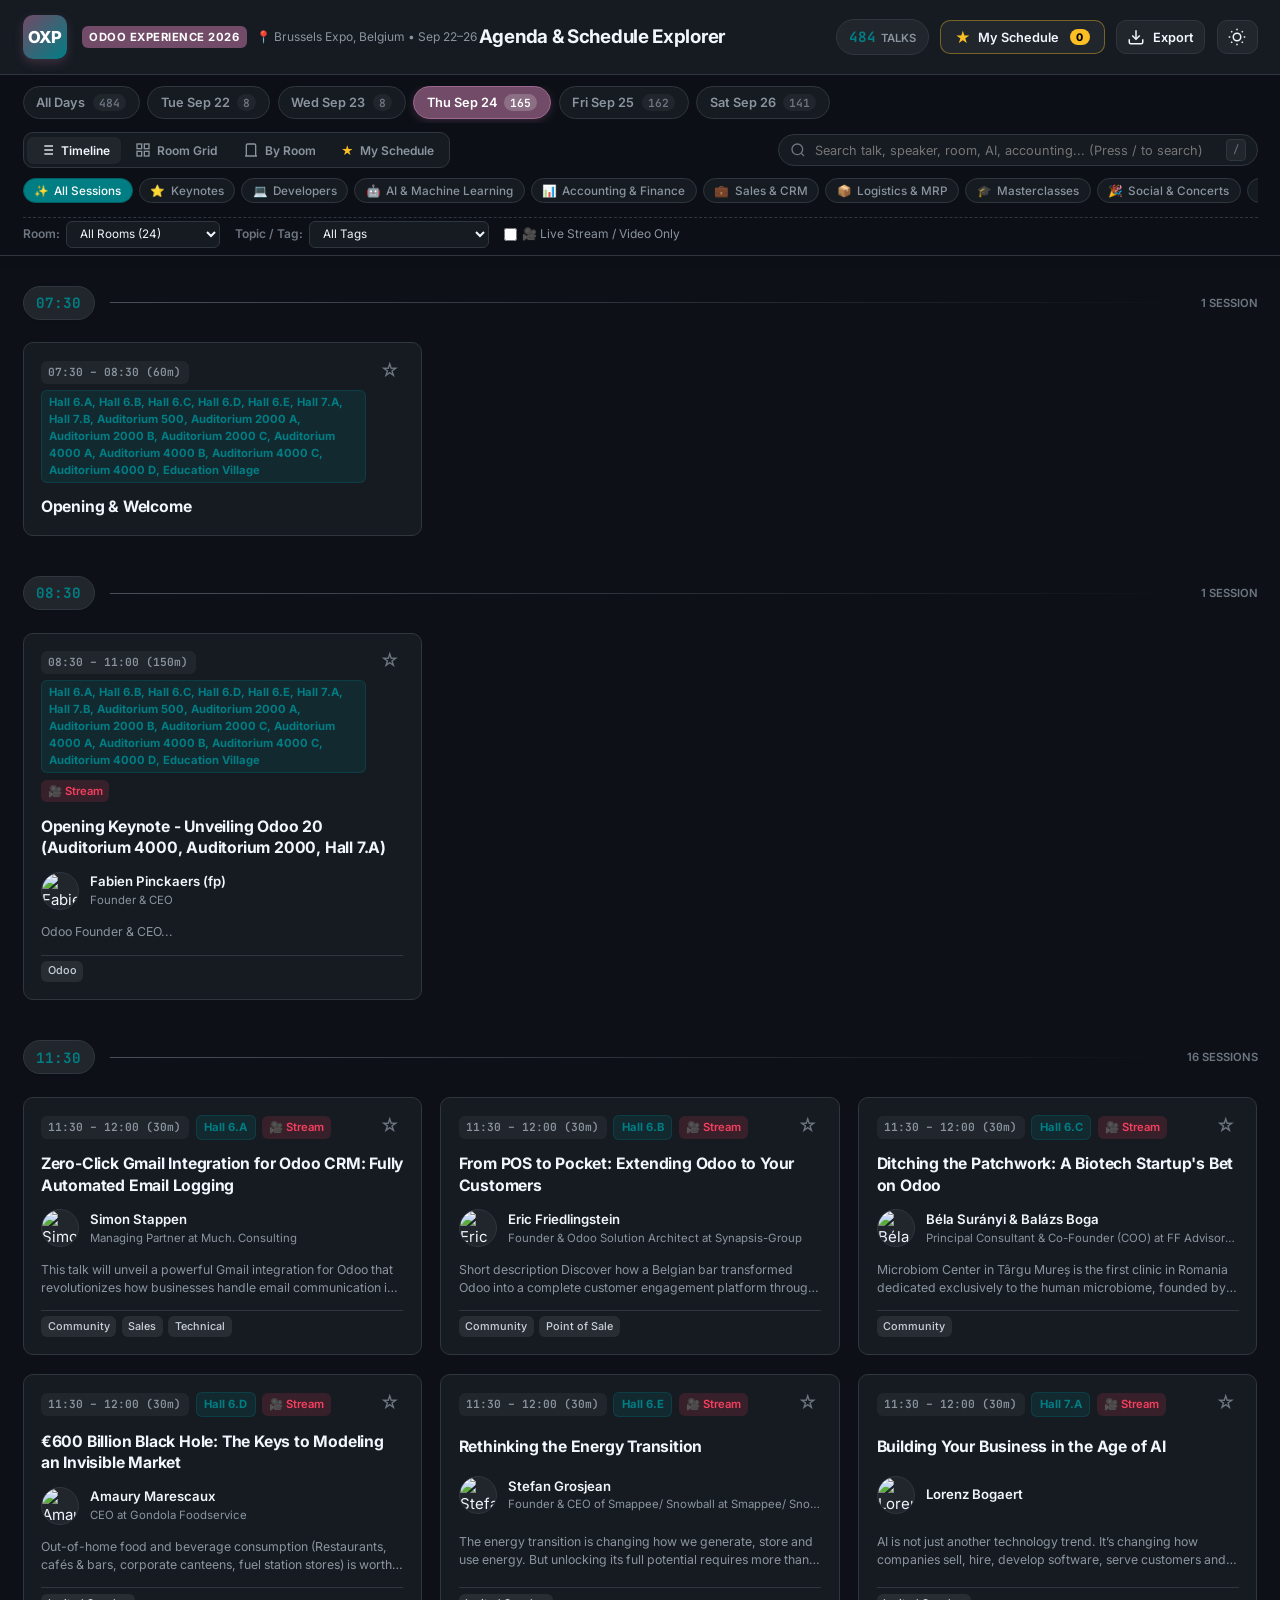
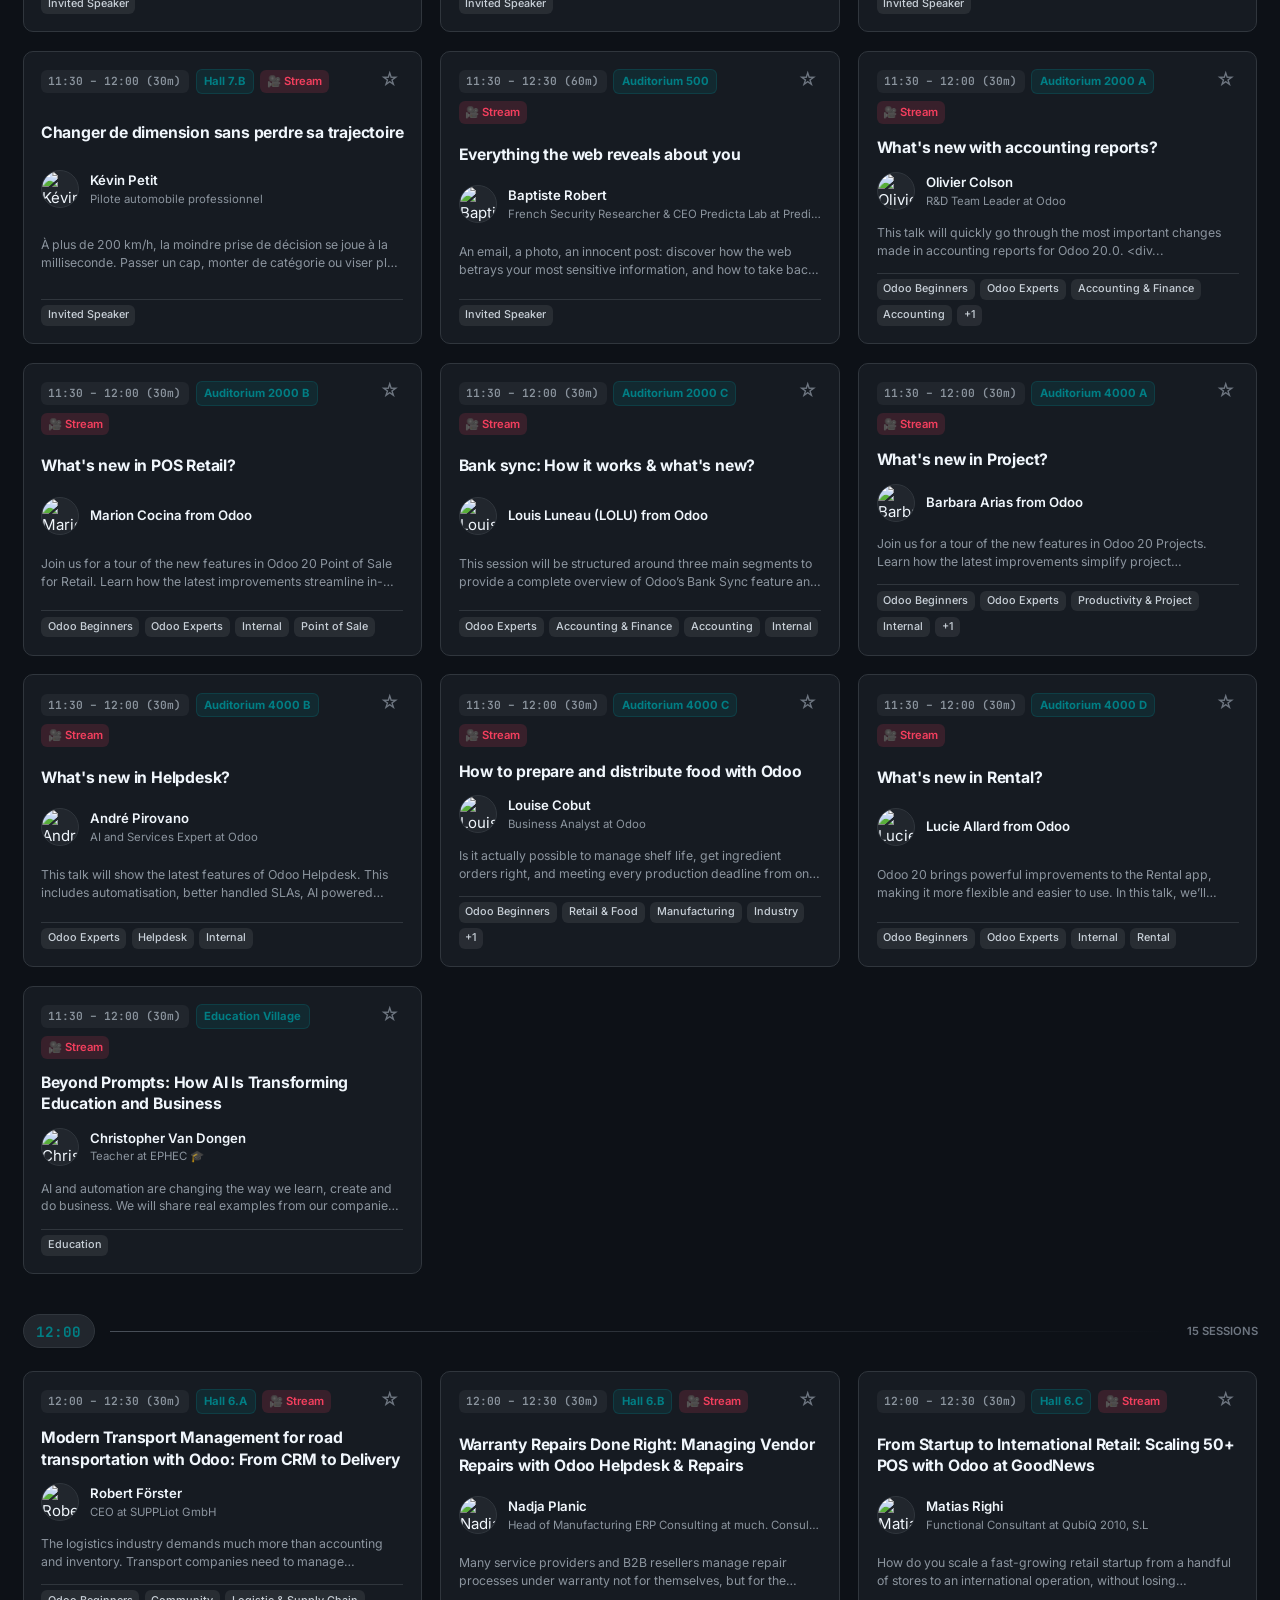
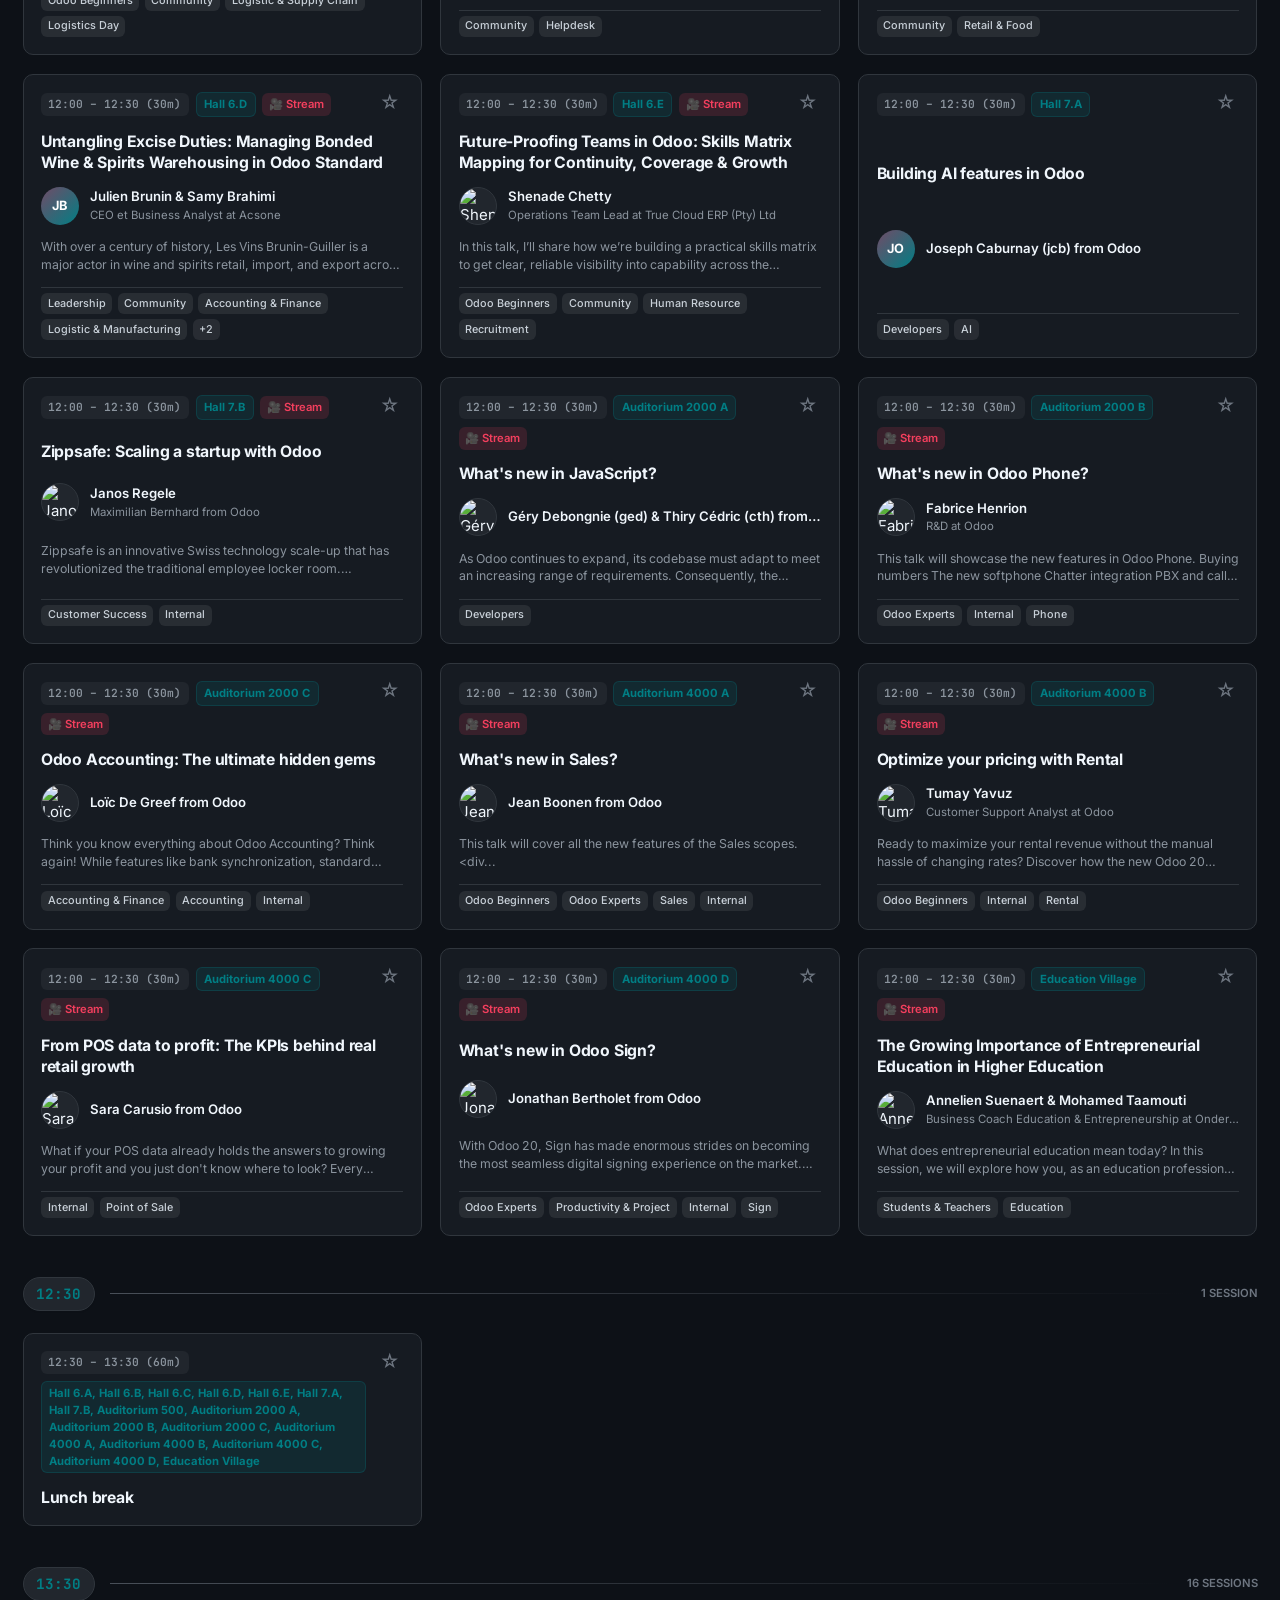
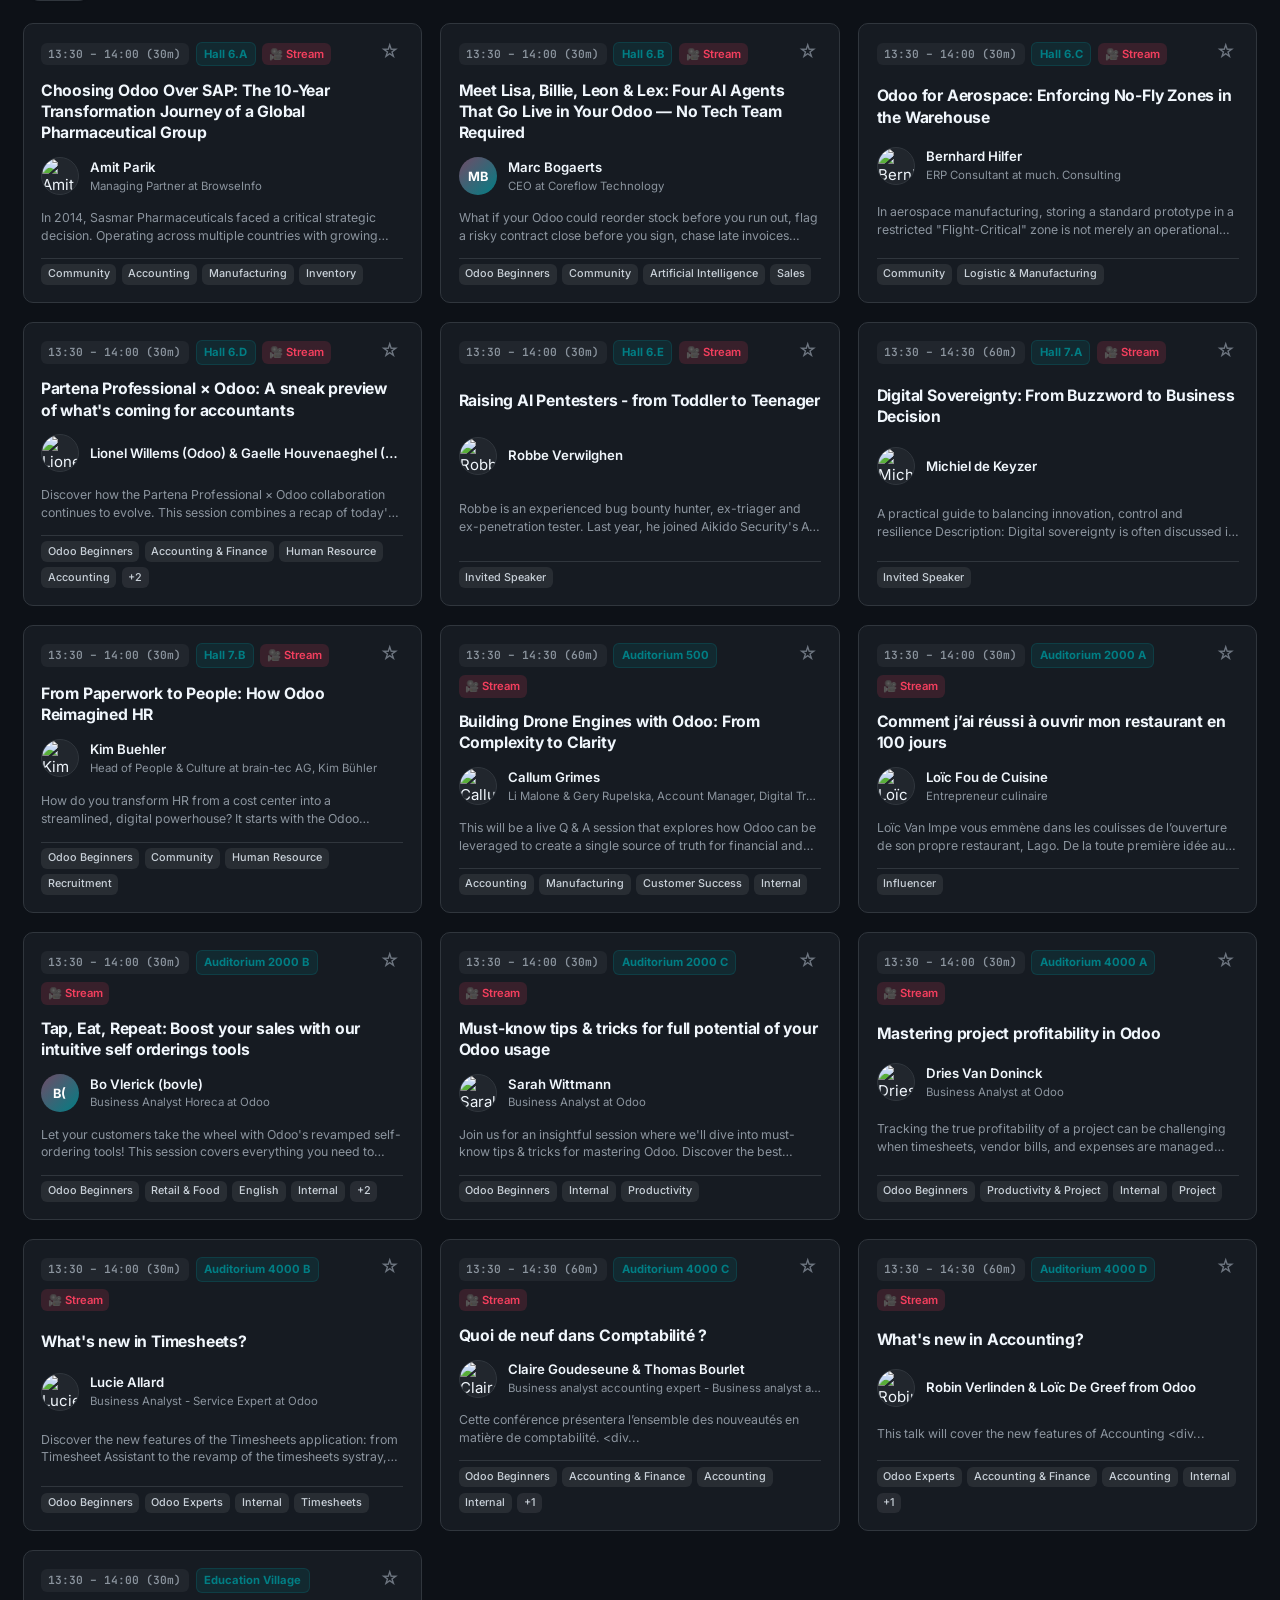
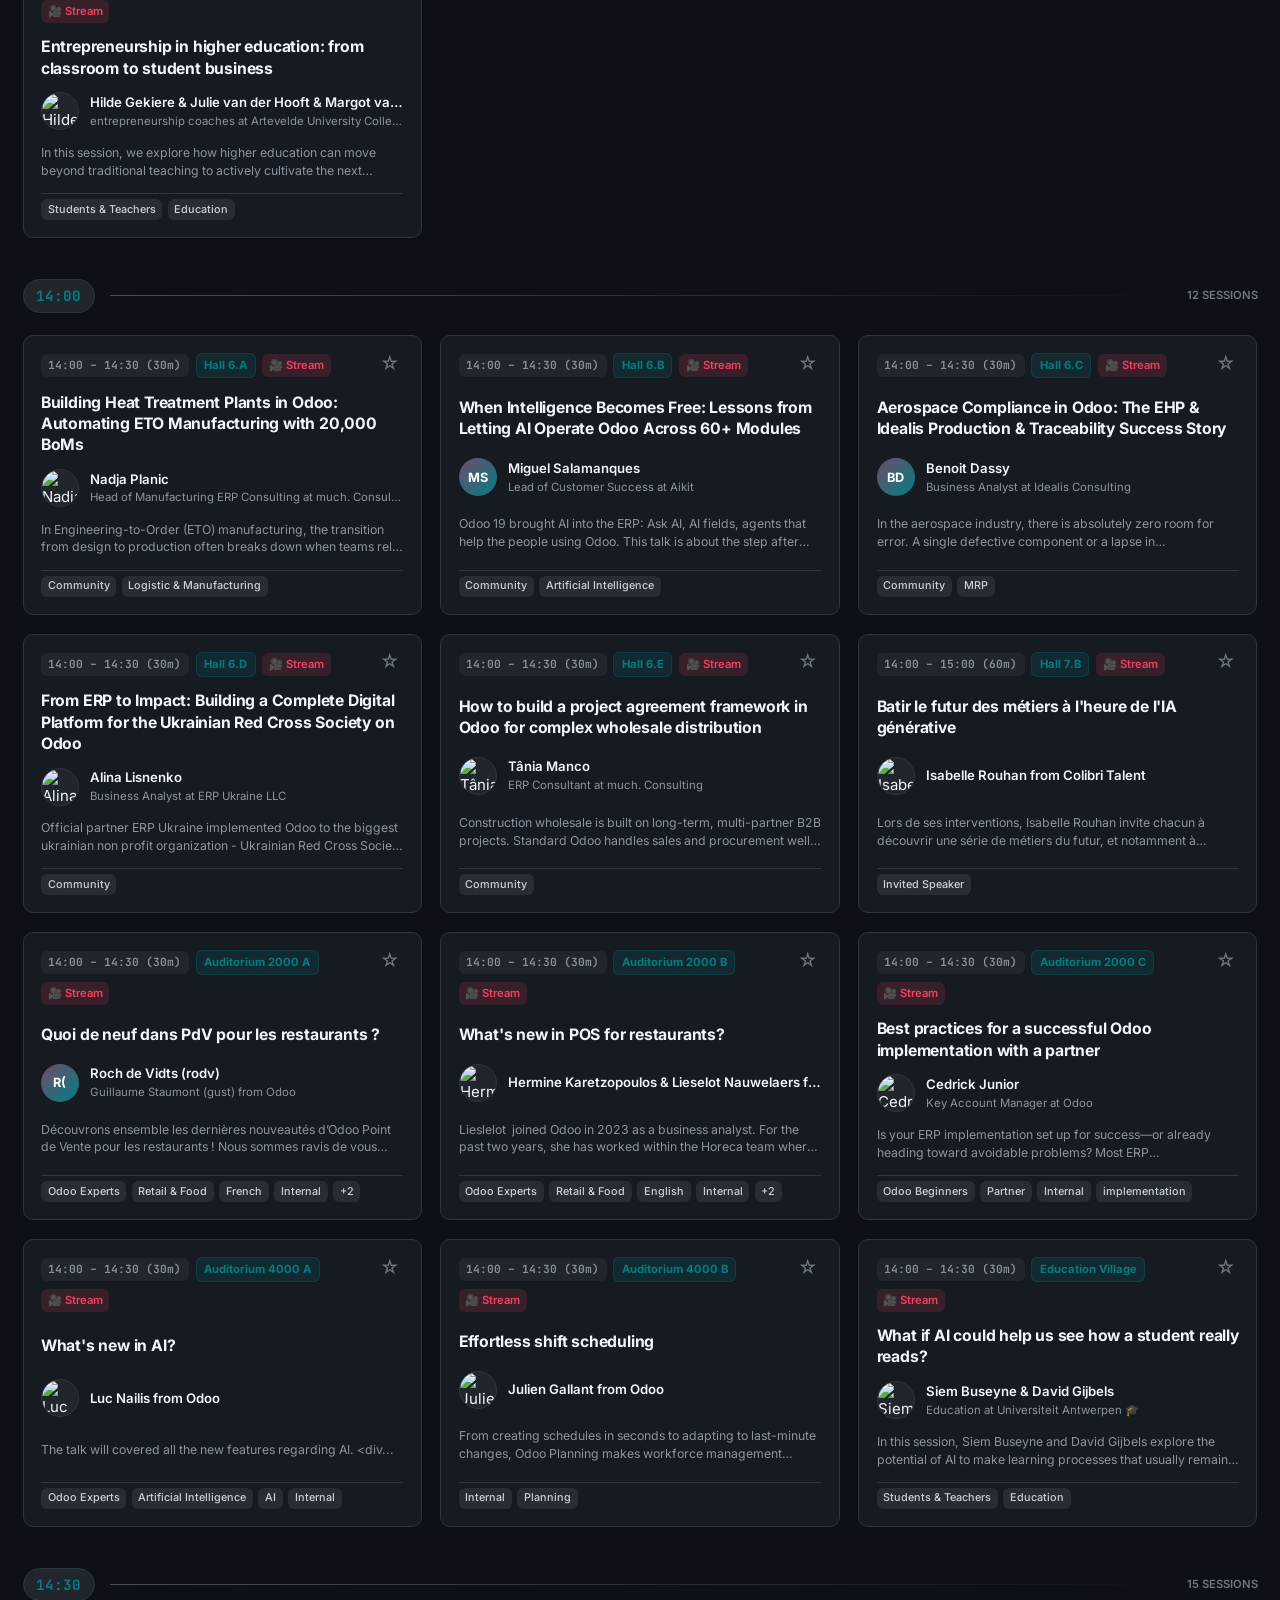
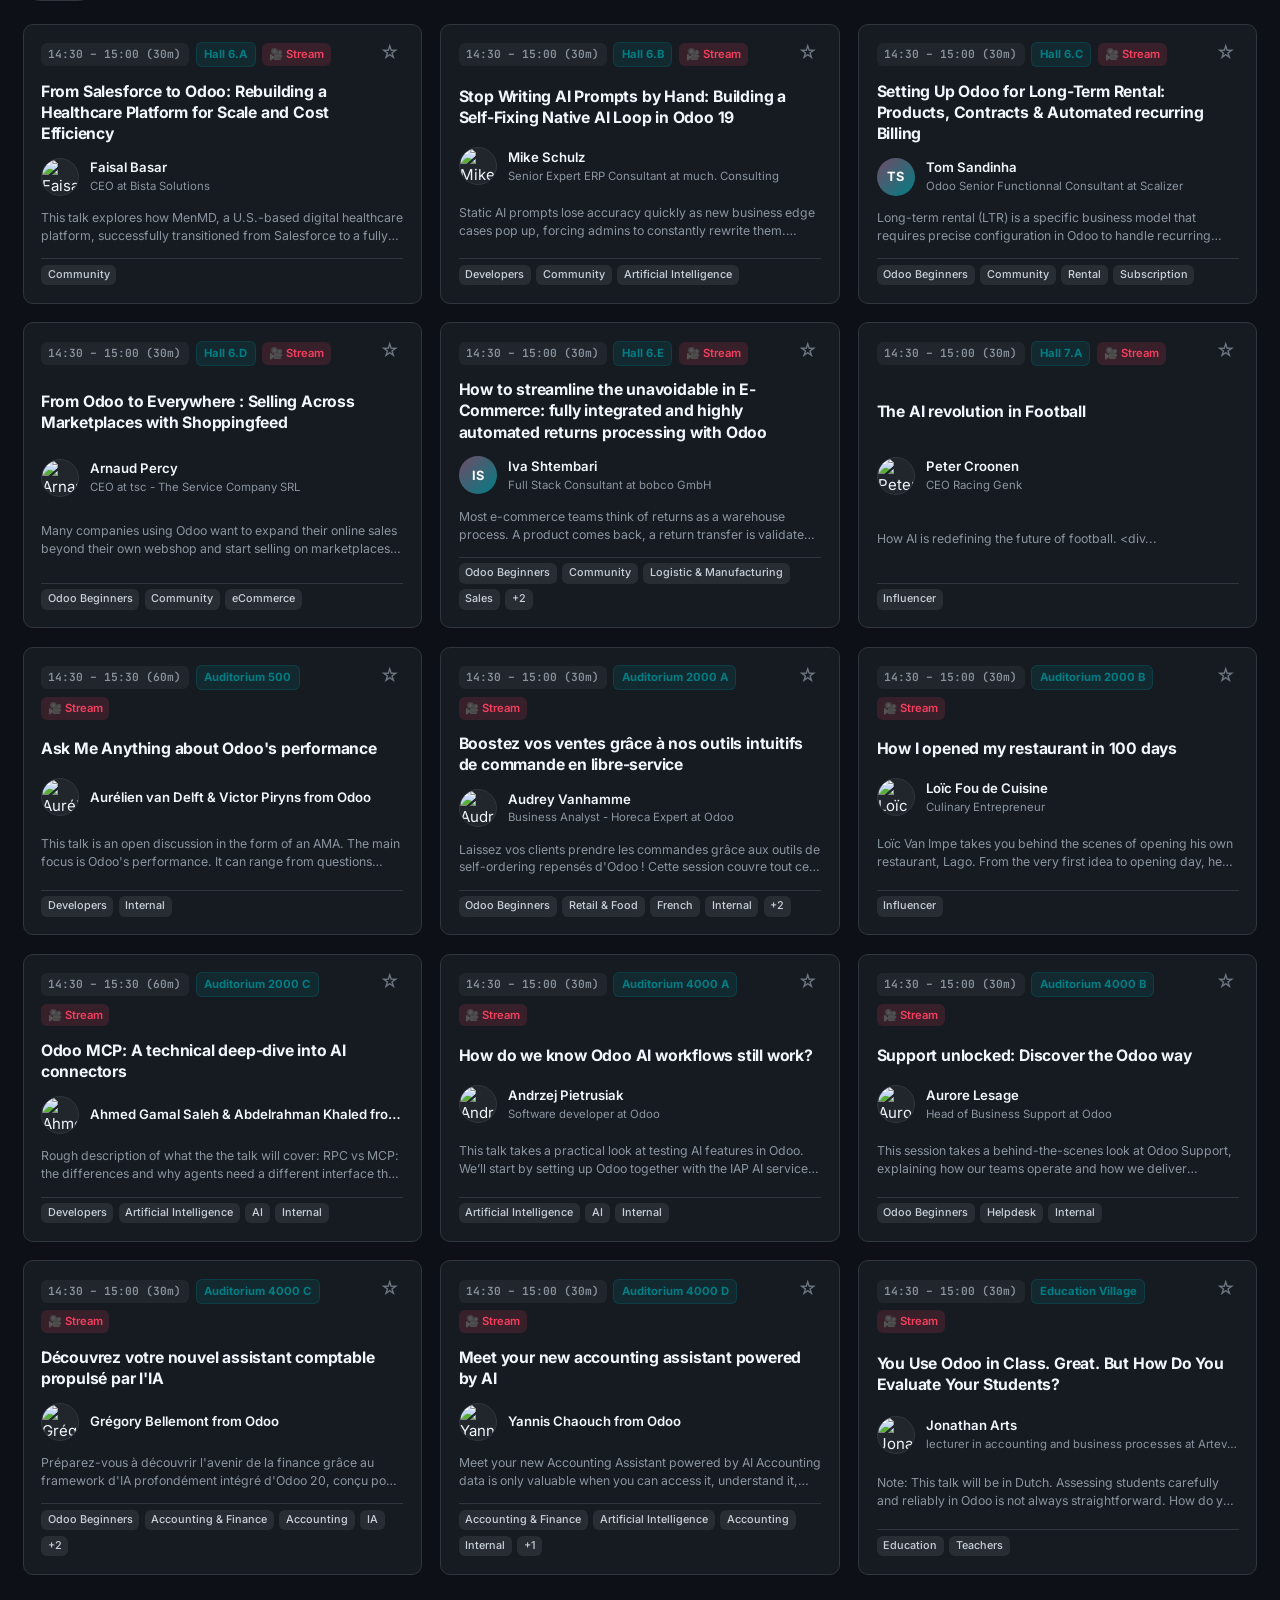
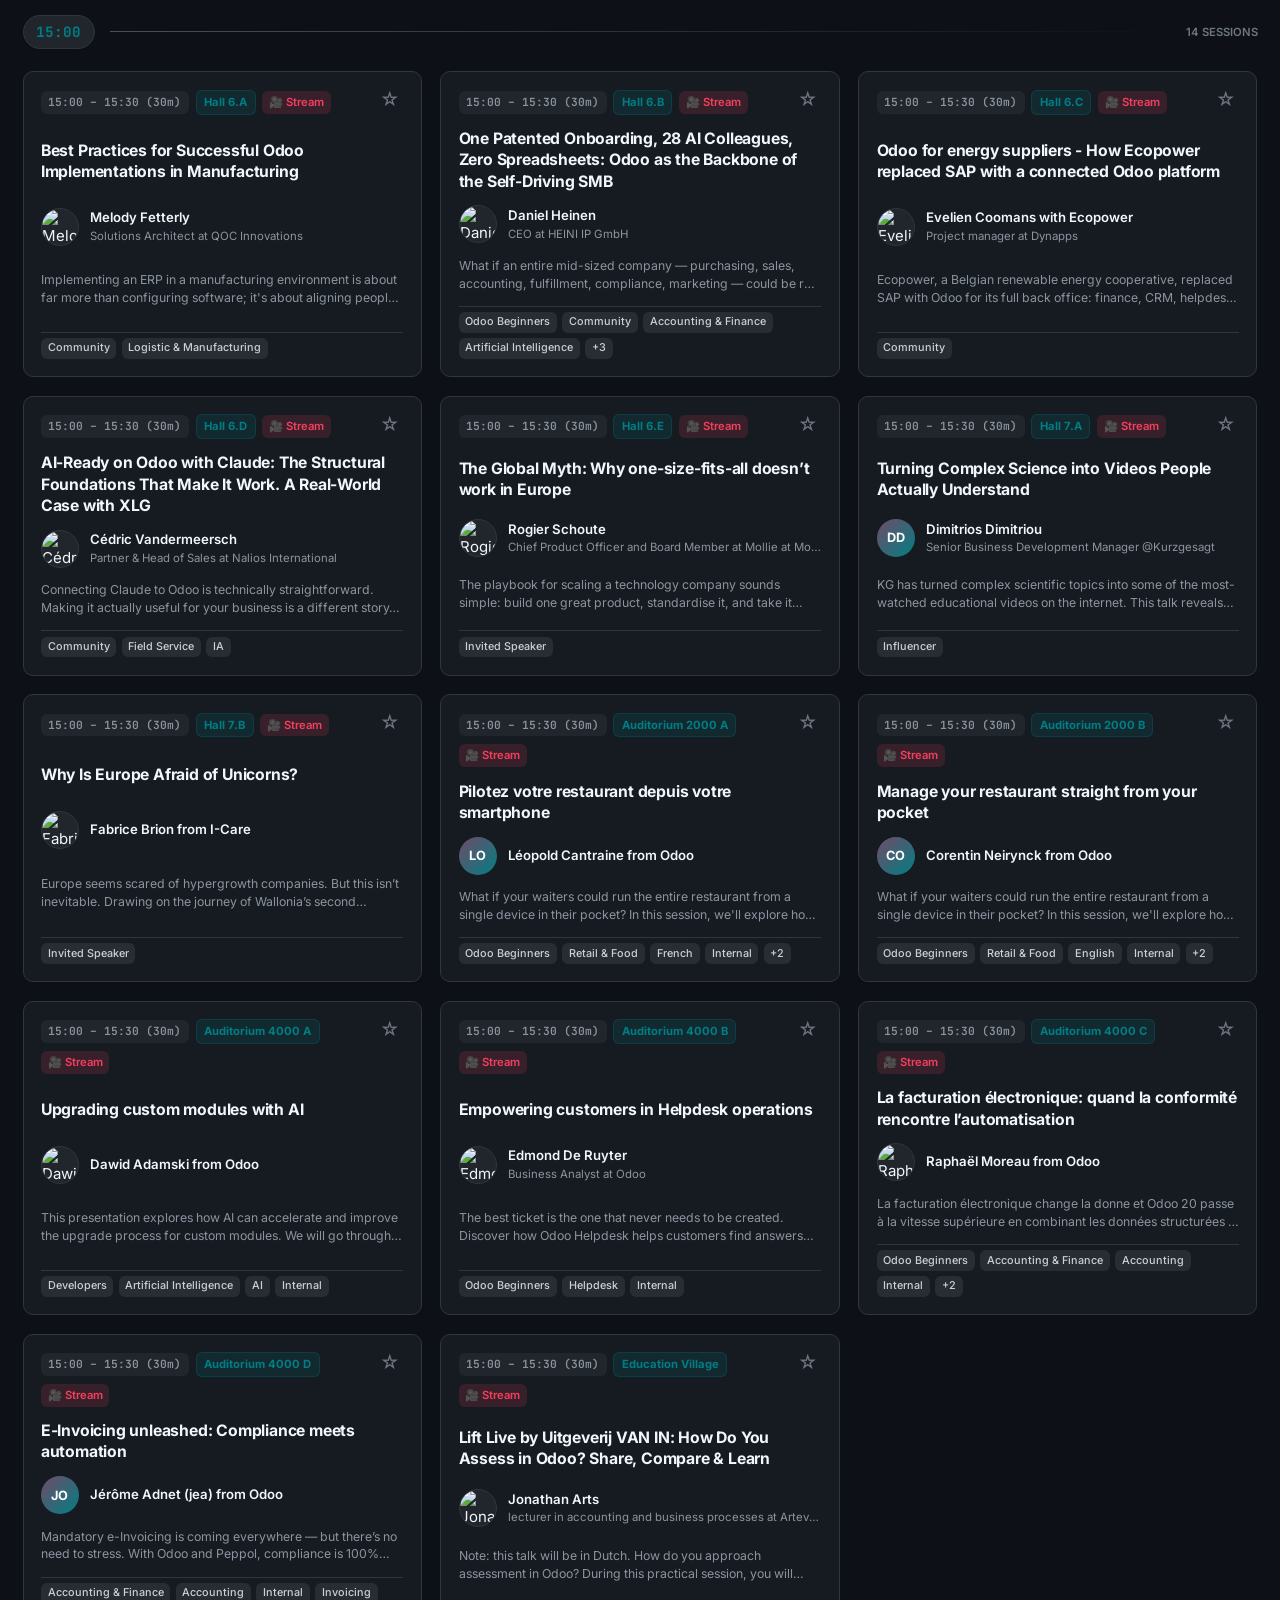
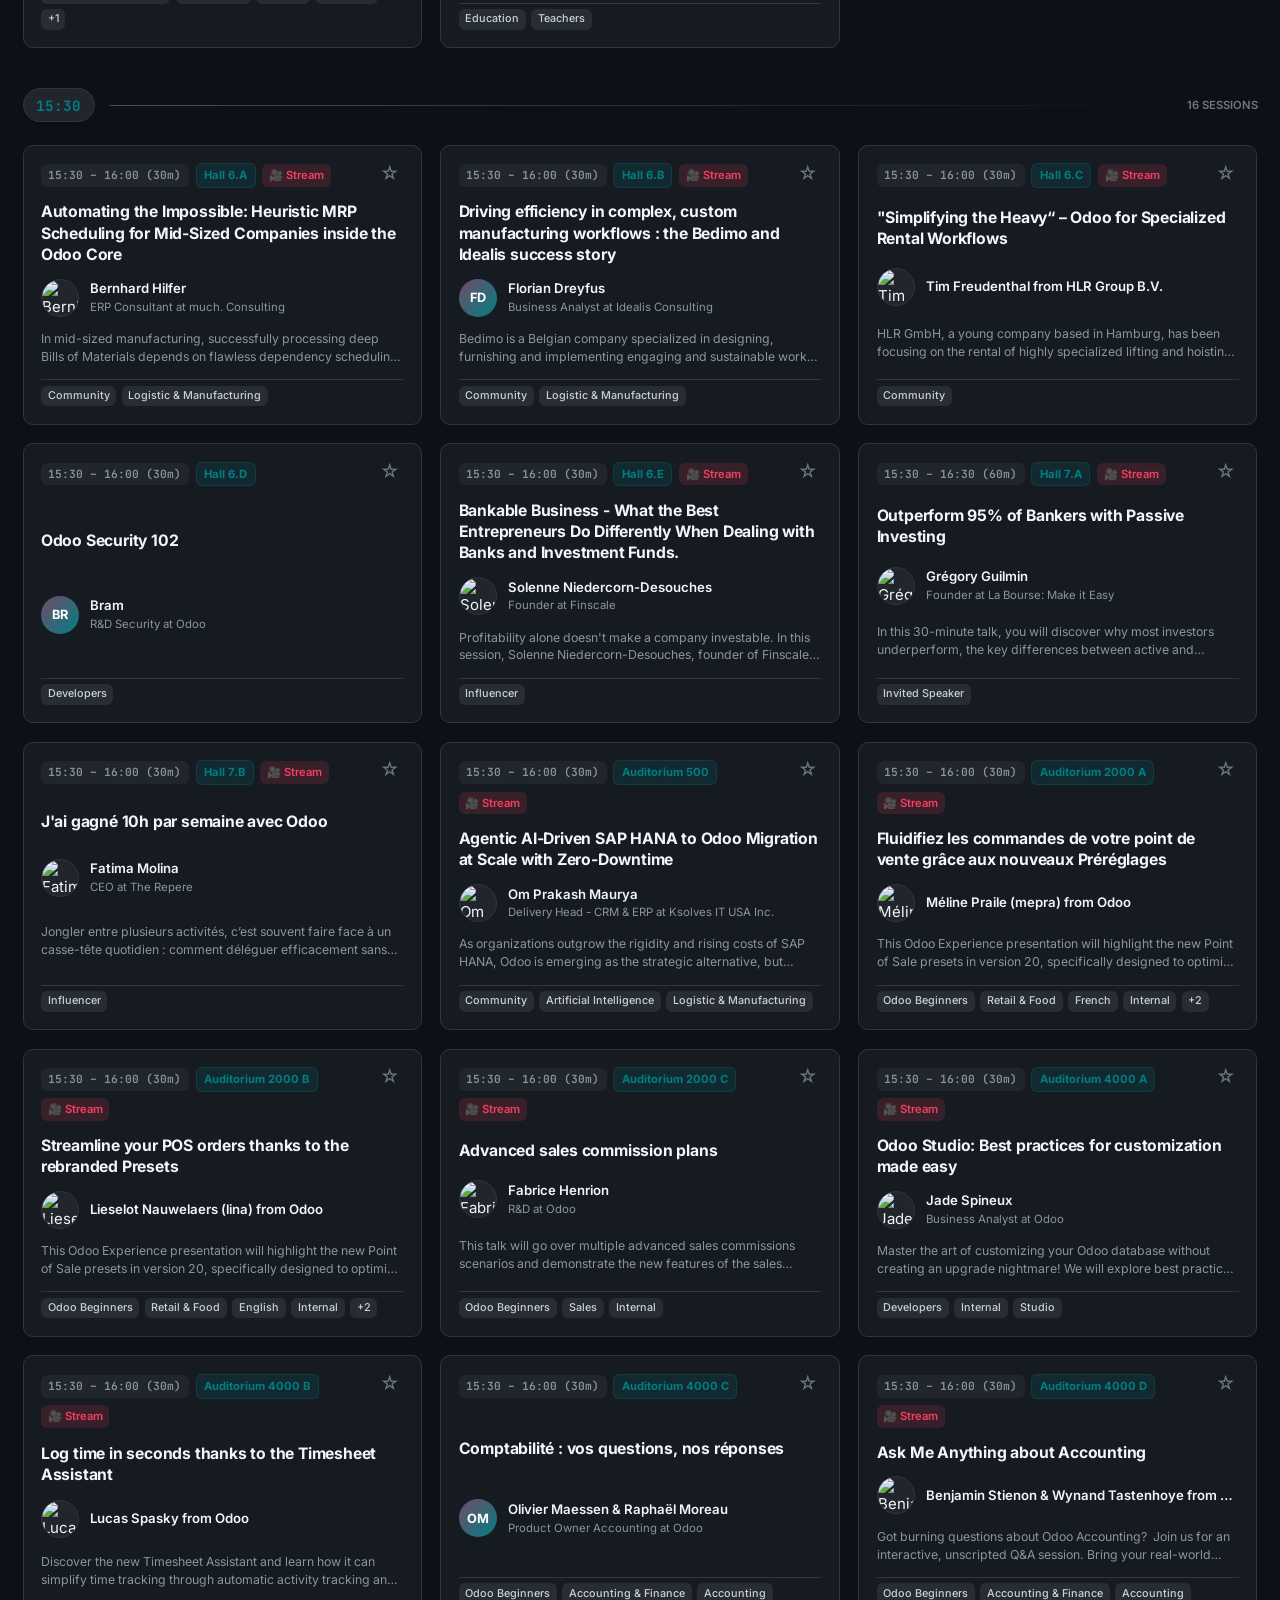
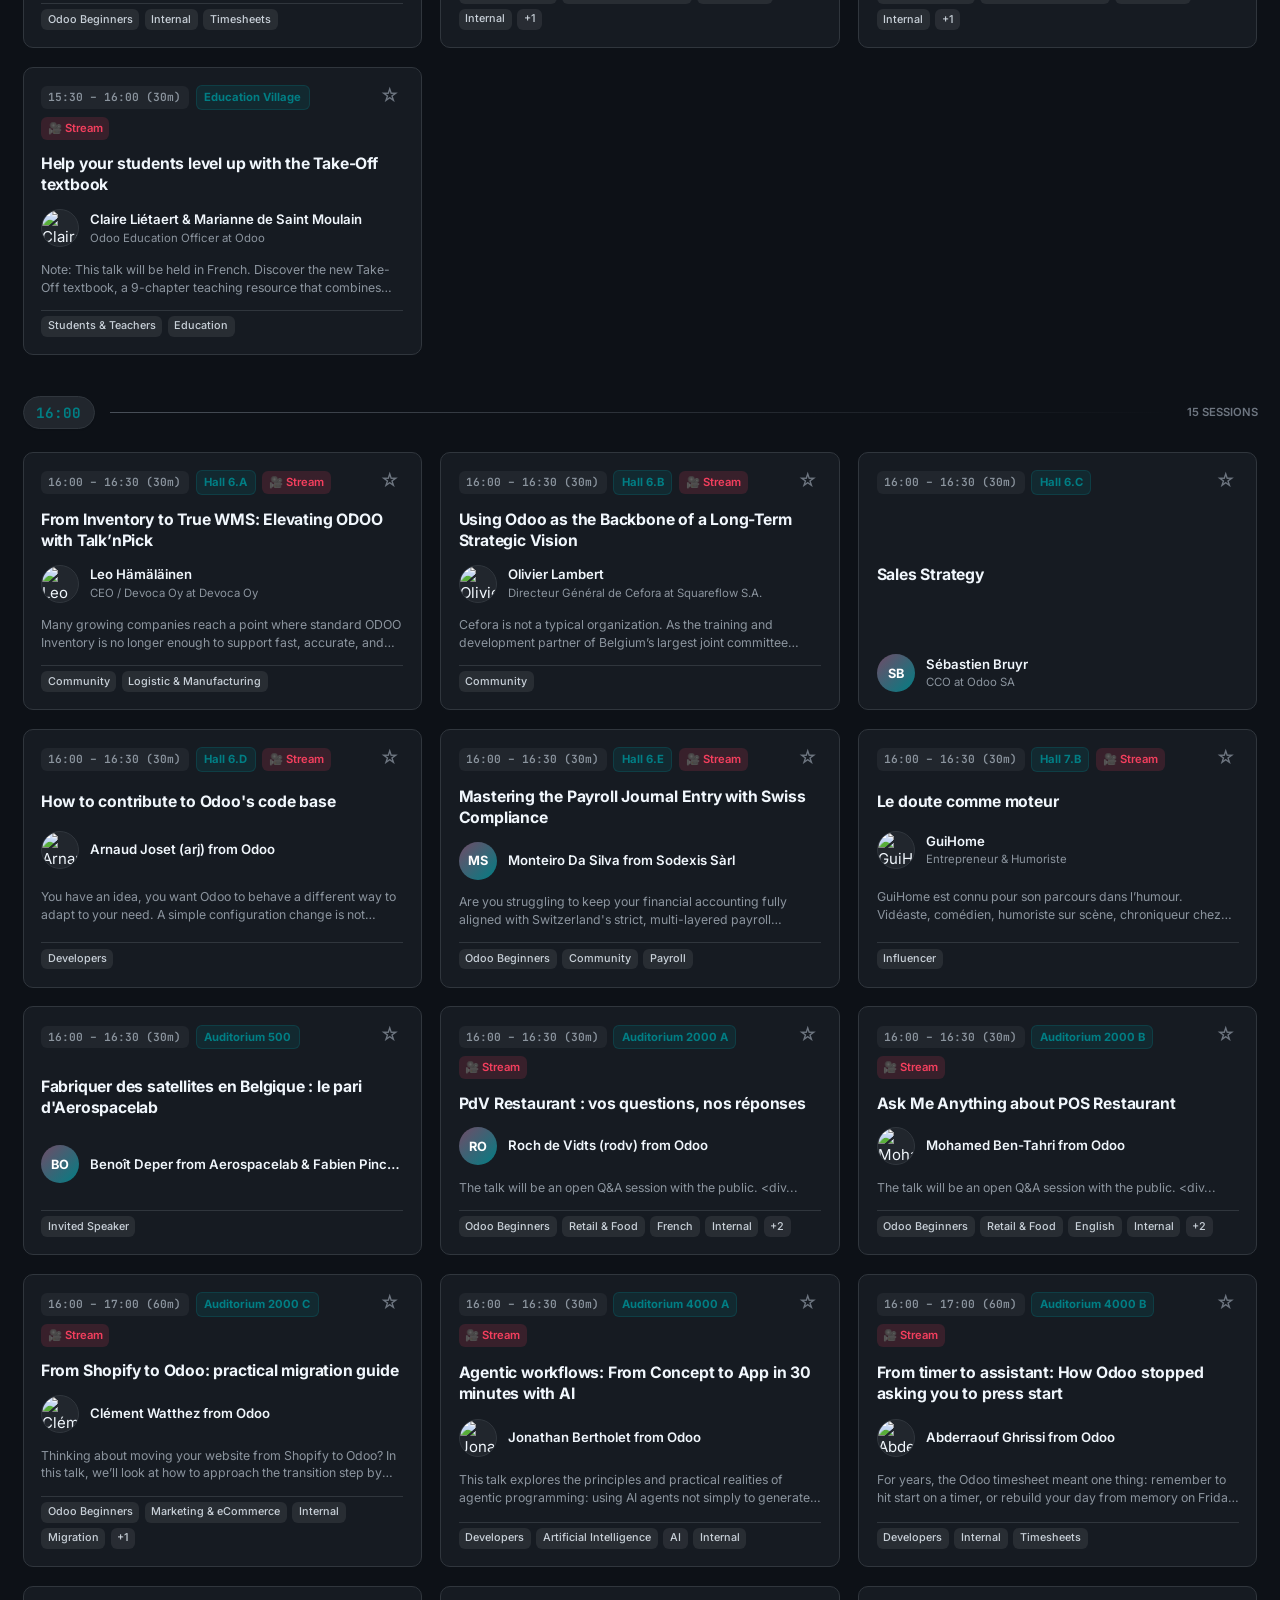
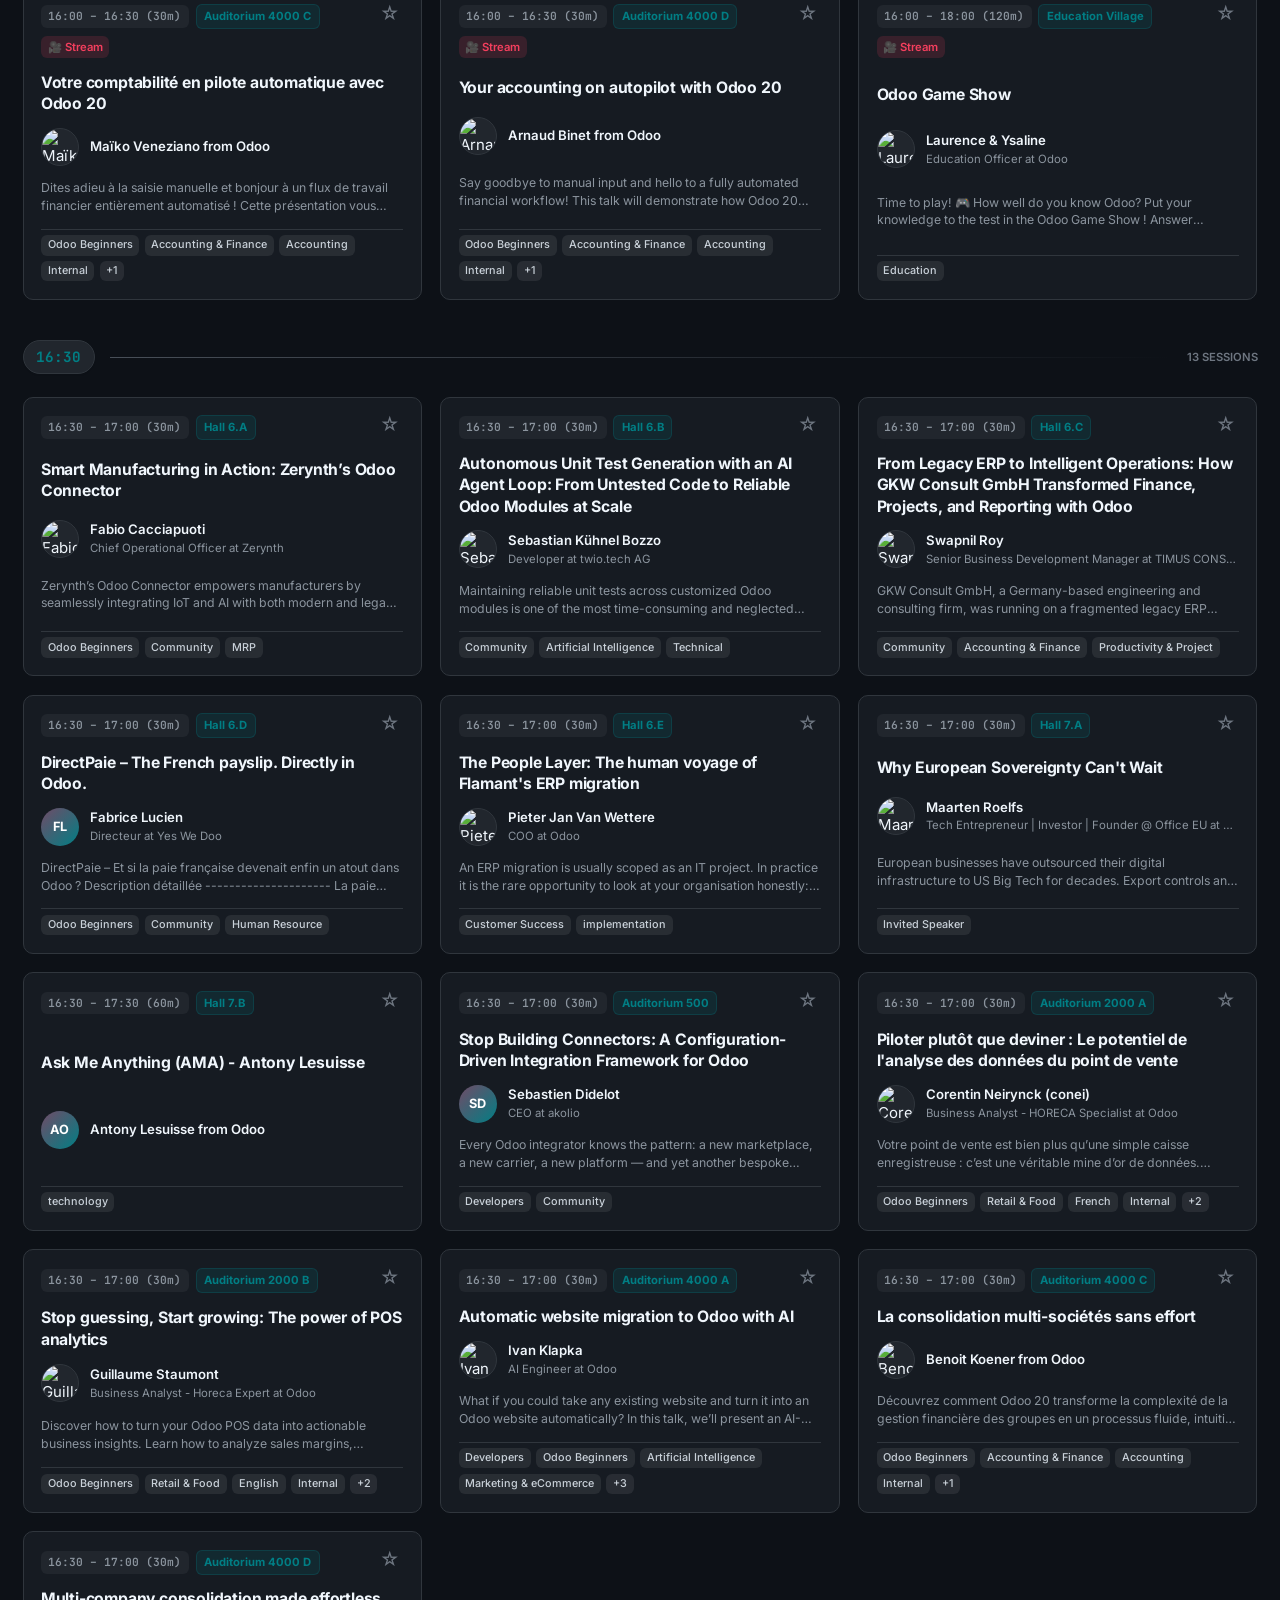
==== index.html @ aa3898ca "Initial agenda explorer: scraper, dataset and first UI Scrapes the OXP 2026 agenda (484 sessions) in" ====
<!DOCTYPE html>
<html lang="en">
<head>
  <meta charset="UTF-8" />
  <meta name="viewport" content="width=device-width, initial-scale=1.0" />
  <title>Odoo Experience 2026 — Interactive Agenda & Schedule</title>
  <meta name="description" content="A fast, clean, searchable agenda and personal schedule builder for Odoo Experience 2026. Explore 480+ talks, 24 rooms, live streams, and speaker bios." />
  <link rel="preconnect" href="https://fonts.googleapis.com">
  <link rel="preconnect" href="https://fonts.gstatic.com" crossorigin>
  <link href="https://fonts.googleapis.com/css2?family=Inter:wght@300;400;500;600;700;800&family=JetBrains+Mono:wght@400;500&display=swap" rel="stylesheet">
  <link rel="stylesheet" href="style.css" />
  <link rel="icon" href="data:image/svg+xml,<svg xmlns=%22http://www.w3.org/2000/svg%22 viewBox=%220 0 100 100%22><text y=%22.9em%22 font-size=%2290%22>🟣</text></svg>">
</head>
<body class="theme-dark">
  <!-- Top Banner / Header -->
  <header class="app-header">
    <div class="header-container">
      <div class="header-brand">
        <div class="brand-logo">
          <span class="logo-circle">OXP</span>
        </div>
        <div class="brand-titles">
          <div class="brand-topline">
            <span class="badge-edition">Odoo Experience 2026</span>
            <span class="event-meta">📍 Brussels Expo, Belgium • Sep 22–26</span>
          </div>
          <h1 class="brand-heading">Agenda & Schedule Explorer</h1>
        </div>
      </div>

      <div class="header-actions">
        <!-- Quick Stats Badge -->
        <div class="stats-badge" id="statsBadge" title="Total talks available">
          <span class="stats-count" id="totalTalksCount">484</span>
          <span class="stats-label">Talks</span>
        </div>

        <!-- My Schedule Counter Pill -->
        <button class="action-btn my-schedule-pill" id="myScheduleBtn" title="View your saved talks and calendar">
          <span class="star-icon">★</span>
          <span>My Schedule</span>
          <span class="pill-count" id="favoritesCount">0</span>
        </button>

        <!-- Export Menu Dropdown -->
        <div class="dropdown-wrapper">
          <button class="action-btn icon-btn" id="exportMenuBtn" title="Export Schedule" aria-label="Export Schedule">
            <svg width="18" height="18" viewBox="0 0 24 24" fill="none" stroke="currentColor" stroke-width="2"><path d="M21 15v4a2 2 0 0 1-2 2H5a2 2 0 0 1-2-2v-4"/><polyline points="7 10 12 15 17 10"/><line x1="12" y1="15" x2="12" y2="3"/></svg>
            <span class="btn-text">Export</span>
          </button>
          <div class="dropdown-menu" id="exportDropdown">
            <button class="dropdown-item" id="exportIcsFavorites">
              <span class="icon">📅</span>
              <div>
                <strong>Export My Schedule (.ICS)</strong>
                <small>For Apple Calendar, Google & Outlook</small>
              </div>
            </button>
            <button class="dropdown-item" id="exportIcsAll">
              <span class="icon">🗓️</span>
              <div>
                <strong>Export All Talks (.ICS)</strong>
                <small>Full conference calendar file</small>
              </div>
            </button>
            <button class="dropdown-item" id="exportCsvBtn">
              <span class="icon">📊</span>
              <div>
                <strong>Export Table (.CSV)</strong>
                <small>Filtered talks in spreadsheet format</small>
              </div>
            </button>
            <button class="dropdown-item" id="exportJsonBtn">
              <span class="icon">💻</span>
              <div>
                <strong>Export Raw Data (.JSON)</strong>
                <small>Complete structured dataset</small>
              </div>
            </button>
          </div>
        </div>

        <!-- Theme Toggle -->
        <button class="action-btn icon-btn" id="themeToggleBtn" title="Toggle Dark/Light Mode" aria-label="Toggle Theme">
          <svg class="sun-icon" width="18" height="18" viewBox="0 0 24 24" fill="none" stroke="currentColor" stroke-width="2"><circle cx="12" cy="12" r="5"/><line x1="12" y1="1" x2="12" y2="3"/><line x1="12" y1="21" x2="12" y2="23"/><line x1="4.22" y1="4.22" x2="5.64" y2="5.64"/><line x1="18.36" y1="18.36" x2="19.78" y2="19.78"/><line x1="1" y1="12" x2="3" y2="12"/><line x1="21" y1="12" x2="23" y2="12"/><line x1="4.22" y1="19.78" x2="5.64" y2="18.36"/><line x1="18.36" y1="5.64" x2="19.78" y2="4.22"/></svg>
          <svg class="moon-icon" width="18" height="18" viewBox="0 0 24 24" fill="none" stroke="currentColor" stroke-width="2"><path d="M21 12.79A9 9 0 1 1 11.21 3 7 7 0 0 0 21 12.79z"/></svg>
        </button>
      </div>
    </div>
  </header>

  <!-- Sticky Controls Navigation Bar -->
  <nav class="sticky-nav">
    <div class="nav-container">
      <!-- Days Tabs -->
      <div class="days-bar" id="daysBar" role="tablist">
        <!-- Rendered via JavaScript -->
      </div>

      <!-- Views Switcher & Search Row -->
      <div class="view-and-search-row">
        <!-- View Switcher -->
        <div class="view-switcher" role="tablist" aria-label="Schedule Views">
          <button class="view-btn active" data-view="timeline" id="viewBtnTimeline" title="Chronological timeline view (T)">
            <svg width="16" height="16" viewBox="0 0 24 24" fill="none" stroke="currentColor" stroke-width="2"><line x1="8" y1="6" x2="21" y2="6"/><line x1="8" y1="12" x2="21" y2="12"/><line x1="8" y1="18" x2="21" y2="18"/><line x1="3" y1="6" x2="3.01" y2="6"/><line x1="3" y1="12" x2="3.01" y2="12"/><line x1="3" y1="18" x2="3.01" y2="18"/></svg>
            <span>Timeline</span>
          </button>
          <button class="view-btn" data-view="grid" id="viewBtnGrid" title="Visual Room Matrix Grid (G)">
            <svg width="16" height="16" viewBox="0 0 24 24" fill="none" stroke="currentColor" stroke-width="2"><rect x="3" y="3" width="7" height="7"/><rect x="14" y="3" width="7" height="7"/><rect x="14" y="14" width="7" height="7"/><rect x="3" y="14" width="7" height="7"/></svg>
            <span>Room Grid</span>
          </button>
          <button class="view-btn" data-view="by_room" id="viewBtnByRoom" title="Filter sequentially by room (R)">
            <svg width="16" height="16" viewBox="0 0 24 24" fill="none" stroke="currentColor" stroke-width="2"><path d="M3 21h18M5 21V5a2 2 0 0 1 2-2h10a2 2 0 0 1 2 2v16M9 9h.01M9 13h.01M9 17h.01M15 9h.01M15 13h.01M15 17h.01"/></svg>
            <span>By Room</span>
          </button>
          <button class="view-btn" data-view="favorites" id="viewBtnFavorites" title="My Bookmarked Schedule (M)">
            <span class="star-icon">★</span>
            <span>My Schedule</span>
          </button>
        </div>

        <!-- Search Bar -->
        <div class="search-box-wrapper">
          <svg class="search-icon" width="16" height="16" viewBox="0 0 24 24" fill="none" stroke="currentColor" stroke-width="2"><circle cx="11" cy="11" r="8"/><line x1="21" y1="21" x2="16.65" y2="16.65"/></svg>
          <input type="text" id="searchInput" class="search-input" placeholder="Search talk, speaker, room, AI, accounting... (Press / to search)" autocomplete="off" />
          <button class="search-clear-btn" id="searchClearBtn" title="Clear search (Esc)" aria-label="Clear search">✕</button>
          <kbd class="search-kbd">/</kbd>
        </div>
      </div>

      <!-- Quick Topic Chips -->
      <div class="chips-container" id="chipsContainer">
        <!-- Rendered via JS -->
      </div>

      <!-- Secondary Filters Bar -->
      <div class="secondary-filters-bar" id="secondaryFiltersBar">
        <div class="filter-group">
          <label for="roomSelect" class="filter-label">Room:</label>
          <select id="roomSelect" class="filter-select">
            <option value="all">All Rooms (24)</option>
          </select>
        </div>

        <div class="filter-group">
          <label for="tagSelect" class="filter-label">Topic / Tag:</label>
          <select id="tagSelect" class="filter-select">
            <option value="all">All Tags</option>
          </select>
        </div>

        <div class="filter-group">
          <label class="checkbox-label" title="Show only sessions with YouTube live stream or video">
            <input type="checkbox" id="videoOnlyCheck" />
            <span>🎥 Live Stream / Video Only</span>
          </label>
        </div>

        <div class="filter-group active-filters-summary" id="activeFiltersSummary">
          <!-- Active filters count & reset -->
          <button class="reset-filters-btn" id="resetFiltersBtn" style="display: none;">
            ✕ Reset Filters
          </button>
        </div>
      </div>
    </div>
  </nav>

  <!-- Main Content Area -->
  <main class="main-content" id="mainContent">
    <!-- Loading State -->
    <div class="loading-state" id="loadingState">
      <div class="spinner"></div>
      <p>Loading OXP 2026 Schedule & Tracks...</p>
    </div>

    <!-- Empty State -->
    <div class="empty-state" id="emptyState" style="display: none;">
      <div class="empty-icon">🔍</div>
      <h3>No sessions found</h3>
      <p>Try loosening your search keywords or clearing active filters.</p>
      <button class="action-btn" id="emptyResetBtn">Clear All Filters</button>
    </div>

    <!-- View Containers -->
    <section id="timelineContainer" class="view-container timeline-view"></section>
    <section id="gridContainer" class="view-container grid-view" style="display: none;"></section>
    <section id="byRoomContainer" class="view-container by-room-view" style="display: none;"></section>
    <section id="favoritesContainer" class="view-container favorites-view" style="display: none;"></section>
  </main>

  <!-- Detail Modal -->
  <div class="modal-backdrop" id="modalBackdrop" aria-hidden="true">
    <div class="modal-dialog" role="dialog" aria-modal="true" aria-labelledby="modalTitle">
      <div class="modal-header">
        <div class="modal-badges" id="modalBadges"></div>
        <button class="modal-close-btn" id="modalCloseBtn" aria-label="Close dialog">✕</button>
      </div>

      <div class="modal-body" id="modalBody">
        <!-- Video Player (if available) -->
        <div class="video-container" id="modalVideoContainer" style="display: none;">
          <iframe id="modalVideoIframe" src="" title="Talk Stream" allowfullscreen allow="accelerometer; autoplay; clipboard-write; encrypted-media; gyroscope; picture-in-picture"></iframe>
        </div>

        <!-- Title -->
        <h2 class="modal-title" id="modalTitle"></h2>

        <!-- Event Logistics Info Bar -->
        <div class="modal-meta-grid">
          <div class="meta-item">
            <span class="meta-label">📅 Date & Time</span>
            <span class="meta-value" id="modalDateTime"></span>
          </div>
          <div class="meta-item">
            <span class="meta-label">📍 Location</span>
            <span class="meta-value" id="modalLocation"></span>
          </div>
          <div class="meta-item">
            <span class="meta-label">⏱️ Duration</span>
            <span class="meta-value" id="modalDuration"></span>
          </div>
        </div>

        <!-- Speaker Section -->
        <div class="modal-speaker-card" id="modalSpeakerCard" style="display: none;">
          <img class="speaker-avatar-large" id="modalSpeakerAvatar" src="" alt="Speaker Avatar" />
          <div class="speaker-info">
            <div class="speaker-name" id="modalSpeakerName"></div>
            <div class="speaker-role" id="modalSpeakerRole"></div>
            <div class="speaker-bio" id="modalSpeakerBio"></div>
          </div>
        </div>

        <!-- Description -->
        <div class="modal-description-section">
          <h3>About this Session</h3>
          <div class="modal-description-content" id="modalDescription"></div>
        </div>

        <!-- Actions Footer -->
        <div class="modal-actions-bar">
          <button class="action-btn primary modal-fav-btn" id="modalFavBtn">
            <span class="star-icon">★</span>
            <span id="modalFavText">Add to My Schedule</span>
          </button>

          <a href="#" target="_blank" rel="noopener" class="action-btn" id="modalGcalBtn" title="Add to Google Calendar">
            <span>📅 Google Calendar</span>
          </a>

          <button class="action-btn" id="modalIcsBtn" title="Download .ICS for Apple/Outlook Calendar">
            <span>📥 Download .ICS</span>
          </button>

          <a href="#" target="_blank" rel="noopener" class="action-btn" id="modalOdooLinkBtn" title="Open original page on Odoo.com">
            <span>🔗 Odoo.com</span>
          </a>

          <button class="action-btn icon-btn" id="modalShareBtn" title="Copy link to this talk">
            <svg width="16" height="16" viewBox="0 0 24 24" fill="none" stroke="currentColor" stroke-width="2"><path d="M10 13a5 5 0 0 0 7.54.54l3-3a5 5 0 0 0-7.07-7.07l-1.72 1.71"/><path d="M14 11a5 5 0 0 0-7.54-.54l-3 3a5 5 0 0 0 7.07 7.07l1.71-1.71"/></svg>
            <span>Share</span>
          </button>
        </div>
      </div>
    </div>
  </div>

  <!-- Toast Container -->
  <div class="toast-container" id="toastContainer" aria-live="polite"></div>

  <!-- Scroll to Top Button -->
  <button class="scroll-top-btn" id="scrollTopBtn" title="Scroll to top" aria-label="Scroll to top">
    <svg width="20" height="20" viewBox="0 0 24 24" fill="none" stroke="currentColor" stroke-width="2"><polyline points="18 15 12 9 6 15"/></svg>
  </button>

  <script src="app.js"></script>
</body>
</html>
---- style.css ----
/* ==========================================================================
   Odoo Experience 2026 — Modern Agenda & Schedule Explorer Stylesheet
   ========================================================================== */

:root {
  --font-sans: 'Inter', -apple-system, BlinkMacSystemFont, 'Segoe UI', Roboto, Helvetica, Arial, sans-serif;
  --font-mono: 'JetBrains Mono', ui-monospace, SFMono-Regular, Menlo, Monaco, Consolas, monospace;

  /* Brand Accents */
  --odoo-purple: #714B67;
  --odoo-purple-dark: #56334d;
  --odoo-purple-light: #9d688f;
  --odoo-teal: #017E84;
  --odoo-teal-dark: #006065;
  --odoo-gold: #f59e0b;
  --odoo-blue: #0284c7;
  --odoo-green: #10b981;
  --odoo-rose: #f43f5e;
  --odoo-violet: #8b5cf6;

  /* Category colors */
  --cat-keynote: #9d688f;
  --cat-dev: #0ea5e9;
  --cat-ai: #10b981;
  --cat-accounting: #f59e0b;
  --cat-sales: #8b5cf6;
  --cat-inventory: #ec4899;
  --cat-masterclass: #6366f1;
  --cat-concert: #f43f5e;
  --cat-community: #14b8a6;
  --cat-general: #64748b;

  --transition-fast: 0.15s ease;
  --transition-normal: 0.25s ease;
  --radius-sm: 6px;
  --radius-md: 10px;
  --radius-lg: 16px;
  --radius-full: 9999px;
  --shadow-sm: 0 1px 2px 0 rgba(0, 0, 0, 0.05);
  --shadow-md: 0 4px 6px -1px rgba(0, 0, 0, 0.1), 0 2px 4px -2px rgba(0, 0, 0, 0.1);
  --shadow-lg: 0 10px 15px -3px rgba(0, 0, 0, 0.15), 0 4px 6px -4px rgba(0, 0, 0, 0.1);
  --shadow-xl: 0 20px 25px -5px rgba(0, 0, 0, 0.25), 0 8px 10px -6px rgba(0, 0, 0, 0.2);
}

/* Dark Theme Variables */
body.theme-dark {
  --bg-app: #0d1117;
  --bg-surface: #161b22;
  --bg-surface-elevated: #21262d;
  --bg-surface-hover: #29303d;
  --border-subtle: #30363d;
  --border-strong: #484f58;
  --text-main: #f0f6fc;
  --text-muted: #8b949e;
  --text-subtle: #6e7681;
  --card-bg: #161b22;
  --card-hover: #1c212a;
  --card-border: #30363d;
  --tag-bg: rgba(255, 255, 255, 0.08);
  --tag-text: #c9d1d9;
  --sticky-bg: rgba(13, 17, 23, 0.88);
  --grid-line: #21262d;
  --highlight-bg: rgba(113, 75, 103, 0.25);
  --star-color: #fbbf24;
}

/* Light Theme Variables */
body.theme-light {
  --bg-app: #f8fafc;
  --bg-surface: #ffffff;
  --bg-surface-elevated: #f1f5f9;
  --bg-surface-hover: #e2e8f0;
  --border-subtle: #e2e8f0;
  --border-strong: #cbd5e1;
  --text-main: #0f172a;
  --text-muted: #475569;
  --text-subtle: #94a3b8;
  --card-bg: #ffffff;
  --card-hover: #f8fafc;
  --card-border: #e2e8f0;
  --tag-bg: rgba(0, 0, 0, 0.06);
  --tag-text: #334155;
  --sticky-bg: rgba(248, 250, 252, 0.92);
  --grid-line: #e2e8f0;
  --highlight-bg: rgba(113, 75, 103, 0.12);
  --star-color: #d97706;
}

/* Global Reset & Base Styles */
* {
  box-sizing: border-box;
  margin: 0;
  padding: 0;
}

html {
  font-size: 15px;
  scroll-behavior: smooth;
}

body {
  font-family: var(--font-sans);
  background-color: var(--bg-app);
  color: var(--text-main);
  line-height: 1.5;
  min-height: 100vh;
  -webkit-font-smoothing: antialiased;
  -moz-osx-font-smoothing: grayscale;
  overflow-x: hidden;
  transition: background-color var(--transition-normal), color var(--transition-normal);
}

a {
  color: inherit;
  text-decoration: none;
}

button {
  font-family: inherit;
  font-size: inherit;
  cursor: pointer;
  border: none;
  background: none;
  color: inherit;
}

/* Custom Scrollbars */
::-webkit-scrollbar {
  width: 8px;
  height: 8px;
}
::-webkit-scrollbar-track {
  background: var(--bg-app);
}
::-webkit-scrollbar-thumb {
  background: var(--border-subtle);
  border-radius: var(--radius-full);
}
::-webkit-scrollbar-thumb:hover {
  background: var(--border-strong);
}

/* ==========================================================================
   Header Styles
   ========================================================================== */

.app-header {
  background-color: var(--bg-surface);
  border-bottom: 1px solid var(--border-subtle);
  padding: 1rem 1.5rem;
  position: relative;
  z-index: 40;
}

.header-container {
  max-width: 1600px;
  margin: 0 auto;
  display: flex;
  align-items: center;
  justify-content: space-between;
  gap: 1.5rem;
  flex-wrap: wrap;
}

.header-brand {
  display: flex;
  align-items: center;
  gap: 1rem;
}

.brand-logo {
  flex-shrink: 0;
}

.logo-circle {
  display: flex;
  align-items: center;
  justify-content: center;
  width: 44px;
  height: 44px;
  border-radius: var(--radius-md);
  background: linear-gradient(135deg, var(--odoo-purple) 0%, var(--odoo-teal) 100%);
  color: #ffffff;
  font-weight: 800;
  font-size: 1.1rem;
  letter-spacing: -0.5px;
  box-shadow: 0 4px 10px rgba(113, 75, 103, 0.4);
}

.brand-titles {
  display: flex;
  flex-column: column;
  gap: 0.15rem;
}

.brand-topline {
  display: flex;
  align-items: center;
  gap: 0.6rem;
  flex-wrap: wrap;
}

.badge-edition {
  font-size: 0.75rem;
  font-weight: 700;
  text-transform: uppercase;
  letter-spacing: 0.5px;
  background-color: var(--odoo-purple);
  color: #ffffff;
  padding: 0.15rem 0.5rem;
  border-radius: var(--radius-sm);
}

.event-meta {
  font-size: 0.8rem;
  color: var(--text-muted);
}

.brand-heading {
  font-size: 1.25rem;
  font-weight: 700;
  color: var(--text-main);
  letter-spacing: -0.3px;
}

.header-actions {
  display: flex;
  align-items: center;
  gap: 0.75rem;
  flex-wrap: wrap;
}

.stats-badge {
  display: flex;
  align-items: baseline;
  gap: 0.35rem;
  background-color: var(--bg-surface-elevated);
  padding: 0.4rem 0.8rem;
  border-radius: var(--radius-full);
  border: 1px solid var(--border-subtle);
}

.stats-count {
  font-family: var(--font-mono);
  font-weight: 700;
  color: var(--odoo-teal);
  font-size: 0.95rem;
}

.stats-label {
  font-size: 0.75rem;
  color: var(--text-muted);
  text-transform: uppercase;
  font-weight: 600;
}

.action-btn {
  display: inline-flex;
  align-items: center;
  gap: 0.5rem;
  padding: 0.45rem 0.9rem;
  border-radius: var(--radius-md);
  font-size: 0.85rem;
  font-weight: 600;
  background-color: var(--bg-surface-elevated);
  color: var(--text-main);
  border: 1px solid var(--border-subtle);
  transition: all var(--transition-fast);
  user-select: none;
}

.action-btn:hover {
  background-color: var(--bg-surface-hover);
  border-color: var(--border-strong);
}

.action-btn.primary {
  background-color: var(--odoo-purple);
  color: #ffffff;
  border-color: var(--odoo-purple-light);
}

.action-btn.primary:hover {
  background-color: var(--odoo-purple-dark);
}

.action-btn.icon-btn {
  padding: 0.45rem 0.7rem;
}

.my-schedule-pill {
  border-color: rgba(251, 191, 36, 0.4);
}

.my-schedule-pill:hover {
  border-color: var(--star-color);
}

.my-schedule-pill .star-icon {
  color: var(--star-color);
  font-size: 1rem;
}

.my-schedule-pill .pill-count {
  background-color: var(--star-color);
  color: #000;
  font-size: 0.7rem;
  font-weight: 800;
  padding: 0.1rem 0.45rem;
  border-radius: var(--radius-full);
  margin-left: 0.2rem;
}

/* Theme Toggle Button */
#themeToggleBtn .sun-icon {
  display: none;
}
body.theme-dark #themeToggleBtn .sun-icon {
  display: block;
}
body.theme-dark #themeToggleBtn .moon-icon {
  display: none;
}
body.theme-light #themeToggleBtn .moon-icon {
  display: block;
}

/* Dropdown Wrapper */
.dropdown-wrapper {
  position: relative;
}

.dropdown-menu {
  position: absolute;
  top: calc(100% + 6px);
  right: 0;
  background-color: var(--bg-surface);
  border: 1px solid var(--border-strong);
  border-radius: var(--radius-md);
  box-shadow: var(--shadow-xl);
  min-width: 250px;
  display: none;
  flex-direction: column;
  padding: 0.35rem;
  z-index: 100;
}

.dropdown-menu.show {
  display: flex;
}

.dropdown-item {
  display: flex;
  align-items: center;
  gap: 0.75rem;
  padding: 0.6rem 0.75rem;
  border-radius: var(--radius-sm);
  text-align: left;
  transition: background-color var(--transition-fast);
}

.dropdown-item:hover {
  background-color: var(--bg-surface-hover);
}

.dropdown-item .icon {
  font-size: 1.2rem;
  flex-shrink: 0;
}

.dropdown-item strong {
  display: block;
  font-size: 0.85rem;
  color: var(--text-main);
}

.dropdown-item small {
  display: block;
  font-size: 0.75rem;
  color: var(--text-muted);
}

/* ==========================================================================
   Sticky Controls & Navigation Bar
   ========================================================================== */

.sticky-nav {
  position: sticky;
  top: 0;
  z-index: 35;
  background-color: var(--sticky-bg);
  backdrop-filter: blur(12px);
  -webkit-backdrop-filter: blur(12px);
  border-bottom: 1px solid var(--border-subtle);
  padding: 0.75rem 1.5rem 0.5rem;
  box-shadow: 0 4px 12px rgba(0, 0, 0, 0.05);
}

.nav-container {
  max-width: 1600px;
  margin: 0 auto;
  display: flex;
  flex-direction: column;
  gap: 0.65rem;
}

/* Days Bar */
.days-bar {
  display: flex;
  align-items: center;
  gap: 0.5rem;
  overflow-x: auto;
  padding-bottom: 0.25rem;
  scrollbar-width: none;
}
.days-bar::-webkit-scrollbar {
  display: none;
}

.day-tab-btn {
  display: inline-flex;
  align-items: center;
  gap: 0.5rem;
  padding: 0.45rem 0.85rem;
  border-radius: var(--radius-full);
  font-size: 0.85rem;
  font-weight: 600;
  white-space: nowrap;
  background-color: var(--bg-surface);
  border: 1px solid var(--border-subtle);
  color: var(--text-muted);
  transition: all var(--transition-fast);
}

.day-tab-btn:hover {
  color: var(--text-main);
  border-color: var(--border-strong);
  background-color: var(--bg-surface-elevated);
}

.day-tab-btn.active {
  background-color: var(--odoo-purple);
  color: #ffffff;
  border-color: var(--odoo-purple-light);
  box-shadow: 0 2px 8px rgba(113, 75, 103, 0.4);
}

.day-tab-btn .day-count {
  font-size: 0.75rem;
  background-color: rgba(255, 255, 255, 0.2);
  padding: 0.1rem 0.4rem;
  border-radius: var(--radius-full);
  font-family: var(--font-mono);
}
.day-tab-btn:not(.active) .day-count {
  background-color: var(--bg-surface-elevated);
  color: var(--text-subtle);
}

/* Views & Search Row */
.view-and-search-row {
  display: flex;
  align-items: center;
  justify-content: space-between;
  gap: 1rem;
  flex-wrap: wrap;
}

.view-switcher {
  display: inline-flex;
  align-items: center;
  background-color: var(--bg-surface);
  padding: 0.25rem;
  border-radius: var(--radius-md);
  border: 1px solid var(--border-subtle);
  gap: 0.2rem;
}

.view-btn {
  display: inline-flex;
  align-items: center;
  gap: 0.4rem;
  padding: 0.35rem 0.75rem;
  border-radius: var(--radius-sm);
  font-size: 0.8rem;
  font-weight: 600;
  color: var(--text-muted);
  transition: all var(--transition-fast);
}

.view-btn:hover {
  color: var(--text-main);
}

.view-btn.active {
  background-color: var(--bg-surface-elevated);
  color: var(--text-main);
  box-shadow: var(--shadow-sm);
}

.view-btn .star-icon {
  color: var(--star-color);
}

/* Search Box */
.search-box-wrapper {
  position: relative;
  flex-grow: 1;
  max-width: 480px;
  display: flex;
  align-items: center;
}

.search-icon {
  position: absolute;
  left: 0.85rem;
  color: var(--text-subtle);
  pointer-events: none;
}

.search-input {
  width: 100%;
  padding: 0.5rem 2.8rem 0.5rem 2.4rem;
  border-radius: var(--radius-full);
  border: 1px solid var(--border-subtle);
  background-color: var(--bg-surface);
  color: var(--text-main);
  font-family: inherit;
  font-size: 0.85rem;
  outline: none;
  transition: all var(--transition-fast);
}

.search-input:focus {
  border-color: var(--odoo-teal);
  box-shadow: 0 0 0 3px rgba(1, 126, 132, 0.2);
  background-color: var(--bg-surface-elevated);
}

.search-clear-btn {
  position: absolute;
  right: 2.2rem;
  color: var(--text-muted);
  display: none;
  font-size: 0.8rem;
  padding: 0.2rem;
}
.search-clear-btn:hover {
  color: var(--text-main);
}

.search-kbd {
  position: absolute;
  right: 0.75rem;
  font-family: var(--font-mono);
  font-size: 0.7rem;
  background-color: var(--bg-surface-elevated);
  color: var(--text-subtle);
  padding: 0.15rem 0.4rem;
  border-radius: 4px;
  border: 1px solid var(--border-subtle);
  pointer-events: none;
}

/* Chips Bar */
.chips-container {
  display: flex;
  align-items: center;
  gap: 0.4rem;
  overflow-x: auto;
  padding-bottom: 0.25rem;
  scrollbar-width: none;
}
.chips-container::-webkit-scrollbar {
  display: none;
}

.topic-chip {
  display: inline-flex;
  align-items: center;
  gap: 0.35rem;
  padding: 0.3rem 0.7rem;
  border-radius: var(--radius-full);
  font-size: 0.78rem;
  font-weight: 500;
  white-space: nowrap;
  background-color: var(--bg-surface);
  border: 1px solid var(--border-subtle);
  color: var(--text-muted);
  transition: all var(--transition-fast);
}

.topic-chip:hover {
  color: var(--text-main);
  border-color: var(--border-strong);
}

.topic-chip.active {
  background-color: var(--odoo-teal);
  color: #ffffff;
  border-color: var(--odoo-teal-dark);
}

/* Secondary Filters Bar */
.secondary-filters-bar {
  display: flex;
  align-items: center;
  gap: 1rem;
  flex-wrap: wrap;
  padding-top: 0.2rem;
  border-top: 1px dashed var(--border-subtle);
  font-size: 0.8rem;
}

.filter-group {
  display: flex;
  align-items: center;
  gap: 0.4rem;
}

.filter-label {
  color: var(--text-subtle);
  font-weight: 600;
}

.filter-select {
  padding: 0.3rem 0.6rem;
  border-radius: var(--radius-sm);
  background-color: var(--bg-surface);
  color: var(--text-main);
  border: 1px solid var(--border-subtle);
  font-family: inherit;
  font-size: 0.78rem;
  outline: none;
  cursor: pointer;
}

.filter-select:focus {
  border-color: var(--odoo-teal);
}

.checkbox-label {
  display: inline-flex;
  align-items: center;
  gap: 0.35rem;
  color: var(--text-muted);
  cursor: pointer;
  user-select: none;
}

.checkbox-label:hover {
  color: var(--text-main);
}

.checkbox-label input {
  accent-color: var(--odoo-teal);
  cursor: pointer;
}

.reset-filters-btn {
  color: var(--odoo-rose);
  font-size: 0.75rem;
  font-weight: 600;
  padding: 0.2rem 0.5rem;
  border-radius: var(--radius-sm);
  background-color: rgba(244, 63, 94, 0.1);
}
.reset-filters-btn:hover {
  background-color: rgba(244, 63, 94, 0.2);
}

/* ==========================================================================
   Main Content Views
   ========================================================================== */

.main-content {
  max-width: 1600px;
  margin: 1.5rem auto 4rem;
  padding: 0 1.5rem;
  min-height: 60vh;
}

/* Loading & Empty States */
.loading-state,
.empty-state {
  display: flex;
  flex-direction: column;
  align-items: center;
  justify-content: center;
  padding: 5rem 1rem;
  text-align: center;
}

.spinner {
  width: 44px;
  height: 44px;
  border: 3px solid var(--border-subtle);
  border-top-color: var(--odoo-purple);
  border-radius: 50%;
  animation: spin 0.8s linear infinite;
  margin-bottom: 1.2rem;
}

@keyframes spin {
  to { transform: rotate(360deg); }
}

.empty-icon {
  font-size: 3rem;
  margin-bottom: 0.8rem;
}

.empty-state h3 {
  font-size: 1.25rem;
  margin-bottom: 0.4rem;
}

.empty-state p {
  color: var(--text-muted);
  max-width: 400px;
  margin-bottom: 1.2rem;
}

/* ==========================================================================
   Timeline View (Chronological Slots)
   ========================================================================== */

.timeline-slot {
  margin-bottom: 2.2rem;
}

.slot-header {
  display: flex;
  align-items: center;
  gap: 1rem;
  margin-bottom: 1rem;
  position: sticky;
  top: 150px;
  z-index: 10;
  background-color: var(--bg-app);
  padding: 0.5rem 0;
}

.slot-time-pill {
  font-family: var(--font-mono);
  font-size: 0.95rem;
  font-weight: 700;
  background: var(--bg-surface-elevated);
  border: 1px solid var(--border-subtle);
  padding: 0.35rem 0.85rem;
  border-radius: var(--radius-full);
  color: var(--odoo-teal);
  box-shadow: var(--shadow-sm);
}

.slot-divider {
  flex-grow: 1;
  height: 1px;
  background: linear-gradient(90deg, var(--border-strong) 0%, transparent 100%);
}

.slot-count {
  font-size: 0.75rem;
  color: var(--text-subtle);
  text-transform: uppercase;
  font-weight: 600;
}

.tracks-grid {
  display: grid;
  grid-template-columns: repeat(auto-fill, minmax(360px, 1fr));
  gap: 1.25rem;
}

/* Talk Card */
.talk-card {
  background-color: var(--card-bg);
  border: 1px solid var(--card-border);
  border-radius: var(--radius-md);
  padding: 1.15rem;
  display: flex;
  flex-direction: column;
  justify-content: space-between;
  gap: 0.9rem;
  position: relative;
  cursor: pointer;
  transition: transform var(--transition-fast), border-color var(--transition-fast), box-shadow var(--transition-fast);
}

.talk-card:hover {
  transform: translateY(-2px);
  border-color: var(--odoo-purple-light);
  box-shadow: var(--shadow-lg);
  background-color: var(--card-hover);
}

.talk-card.is-favorite {
  border-color: var(--star-color);
  background: linear-gradient(to bottom, rgba(251, 191, 36, 0.05), var(--card-bg));
}

.card-topbar {
  display: flex;
  align-items: flex-start;
  justify-content: space-between;
  gap: 0.6rem;
}

.card-meta-left {
  display: flex;
  align-items: center;
  gap: 0.45rem;
  flex-wrap: wrap;
}

.time-badge {
  font-family: var(--font-mono);
  font-size: 0.75rem;
  font-weight: 600;
  color: var(--text-muted);
  background-color: var(--bg-surface-elevated);
  padding: 0.2rem 0.5rem;
  border-radius: var(--radius-sm);
}

.room-badge {
  font-size: 0.75rem;
  font-weight: 700;
  padding: 0.2rem 0.5rem;
  border-radius: var(--radius-sm);
  background-color: rgba(1, 126, 132, 0.15);
  color: var(--odoo-teal);
  border: 1px solid rgba(1, 126, 132, 0.25);
}

.video-indicator {
  font-size: 0.75rem;
  padding: 0.2rem 0.45rem;
  border-radius: var(--radius-sm);
  background-color: rgba(244, 63, 94, 0.15);
  color: var(--odoo-rose);
  font-weight: 600;
  display: inline-flex;
  align-items: center;
  gap: 0.25rem;
}

.card-fav-btn {
  background: none;
  border: none;
  font-size: 1.25rem;
  color: var(--text-subtle);
  padding: 0.1rem 0.3rem;
  border-radius: var(--radius-sm);
  line-height: 1;
  transition: all var(--transition-fast);
}

.card-fav-btn:hover {
  color: var(--star-color);
  transform: scale(1.15);
}

.talk-card.is-favorite .card-fav-btn {
  color: var(--star-color);
}

.card-title {
  font-size: 1.05rem;
  font-weight: 700;
  line-height: 1.35;
  color: var(--text-main);
  letter-spacing: -0.2px;
}

.card-speaker-row {
  display: flex;
  align-items: center;
  gap: 0.75rem;
}

.speaker-avatar {
  width: 38px;
  height: 38px;
  border-radius: 50%;
  object-fit: cover;
  background-color: var(--bg-surface-elevated);
  border: 1px solid var(--border-subtle);
  flex-shrink: 0;
}

.speaker-avatar-fallback {
  width: 38px;
  height: 38px;
  border-radius: 50%;
  background: linear-gradient(135deg, var(--odoo-purple) 0%, var(--odoo-teal) 100%);
  color: #fff;
  display: flex;
  align-items: center;
  justify-content: center;
  font-weight: 700;
  font-size: 0.85rem;
  flex-shrink: 0;
}

.speaker-meta {
  display: flex;
  flex-direction: column;
  overflow: hidden;
}

.speaker-name {
  font-size: 0.88rem;
  font-weight: 600;
  color: var(--text-main);
  white-space: nowrap;
  overflow: hidden;
  text-overflow: ellipsis;
}

.speaker-role {
  font-size: 0.76rem;
  color: var(--text-muted);
  white-space: nowrap;
  overflow: hidden;
  text-overflow: ellipsis;
}

.card-snippet {
  font-size: 0.82rem;
  color: var(--text-muted);
  line-height: 1.45;
  display: -webkit-box;
  -webkit-line-clamp: 2;
  -webkit-box-orient: vertical;
  overflow: hidden;
}

.card-tags {
  display: flex;
  flex-wrap: wrap;
  gap: 0.35rem;
  padding-top: 0.35rem;
  border-top: 1px solid var(--border-subtle);
}

.card-tag {
  font-size: 0.72rem;
  padding: 0.15rem 0.45rem;
  border-radius: var(--radius-sm);
  background-color: var(--tag-bg);
  color: var(--tag-text);
  font-weight: 500;
}

/* ==========================================================================
   Room Grid View (Matrix Layout)
   ========================================================================== */

.grid-view-wrapper {
  overflow-x: auto;
  border: 1px solid var(--border-subtle);
  border-radius: var(--radius-md);
  background-color: var(--bg-surface);
  position: relative;
  max-height: 80vh;
}

.matrix-table {
  border-collapse: separate;
  border-spacing: 0;
  width: 100%;
  min-width: 1800px;
}

.matrix-th {
  position: sticky;
  top: 0;
  z-index: 25;
  background-color: var(--bg-surface-elevated);
  color: var(--text-main);
  padding: 0.75rem 0.85rem;
  font-size: 0.82rem;
  font-weight: 700;
  text-align: center;
  border-bottom: 2px solid var(--border-strong);
  border-right: 1px solid var(--border-subtle);
  white-space: nowrap;
}

.matrix-th.time-header-corner {
  left: 0;
  z-index: 30;
  background-color: var(--bg-surface-elevated);
  width: 90px;
}

.matrix-time-td {
  position: sticky;
  left: 0;
  z-index: 20;
  background-color: var(--bg-surface);
  font-family: var(--font-mono);
  font-size: 0.78rem;
  font-weight: 600;
  color: var(--text-muted);
  text-align: center;
  padding: 0.5rem 0.4rem;
  border-bottom: 1px solid var(--grid-line);
  border-right: 2px solid var(--border-strong);
  vertical-align: top;
}

.matrix-slot-td {
  border-bottom: 1px solid var(--grid-line);
  border-right: 1px solid var(--grid-line);
  padding: 4px;
  vertical-align: top;
  height: 48px;
  position: relative;
}

.grid-track-card {
  width: 100%;
  height: 100%;
  border-radius: var(--radius-sm);
  padding: 0.45rem 0.6rem;
  font-size: 0.78rem;
  background-color: var(--bg-surface-elevated);
  border-left: 4px solid var(--odoo-purple);
  border-top: 1px solid var(--border-subtle);
  border-right: 1px solid var(--border-subtle);
  border-bottom: 1px solid var(--border-subtle);
  display: flex;
  flex-direction: column;
  justify-content: space-between;
  cursor: pointer;
  overflow: hidden;
  transition: all var(--transition-fast);
}

.grid-track-card:hover {
  transform: scale(1.02);
  z-index: 15;
  box-shadow: var(--shadow-lg);
  border-color: var(--odoo-purple-light);
}

.grid-card-title {
  font-weight: 700;
  color: var(--text-main);
  line-height: 1.25;
  display: -webkit-box;
  -webkit-line-clamp: 3;
  -webkit-box-orient: vertical;
  overflow: hidden;
}

.grid-card-speaker {
  font-size: 0.72rem;
  color: var(--text-muted);
  margin-top: 0.2rem;
  white-space: nowrap;
  overflow: hidden;
  text-overflow: ellipsis;
}

/* ==========================================================================
   By Room View
   ========================================================================== */

.room-nav-strip {
  display: flex;
  align-items: center;
  gap: 0.5rem;
  overflow-x: auto;
  padding-bottom: 1rem;
  margin-bottom: 1.5rem;
}

.room-strip-btn {
  padding: 0.45rem 0.9rem;
  border-radius: var(--radius-md);
  font-size: 0.85rem;
  font-weight: 600;
  background-color: var(--bg-surface);
  border: 1px solid var(--border-subtle);
  color: var(--text-muted);
  white-space: nowrap;
  transition: all var(--transition-fast);
}

.room-strip-btn:hover {
  color: var(--text-main);
  border-color: var(--border-strong);
}

.room-strip-btn.active {
  background-color: var(--odoo-teal);
  color: #fff;
  border-color: var(--odoo-teal-dark);
}

.room-sequence-container {
  display: flex;
  flex-direction: column;
  gap: 1rem;
}

.room-timeline-item {
  display: grid;
  grid-template-columns: 140px 1fr;
  gap: 1.5rem;
  background-color: var(--card-bg);
  border: 1px solid var(--card-border);
  border-radius: var(--radius-md);
  padding: 1.25rem;
  transition: border-color var(--transition-fast);
}

.room-timeline-item:hover {
  border-color: var(--odoo-purple-light);
}

.room-item-time {
  display: flex;
  flex-direction: column;
  gap: 0.25rem;
}

.room-time-start {
  font-family: var(--font-mono);
  font-size: 1.1rem;
  font-weight: 700;
  color: var(--odoo-teal);
}

.room-time-dur {
  font-size: 0.75rem;
  color: var(--text-muted);
}

/* ==========================================================================
   My Schedule / Favorites View
   ========================================================================== */

.favorites-header-banner {
  background: linear-gradient(135deg, rgba(113, 75, 103, 0.25) 0%, rgba(1, 126, 132, 0.2) 100%);
  border: 1px solid var(--border-strong);
  border-radius: var(--radius-lg);
  padding: 1.5rem 2rem;
  margin-bottom: 2rem;
  display: flex;
  align-items: center;
  justify-content: space-between;
  gap: 1.5rem;
  flex-wrap: wrap;
}

.banner-content h2 {
  font-size: 1.35rem;
  font-weight: 800;
  margin-bottom: 0.3rem;
  color: var(--text-main);
}

.banner-content p {
  color: var(--text-muted);
  font-size: 0.9rem;
}

.banner-actions {
  display: flex;
  align-items: center;
  gap: 0.75rem;
  flex-wrap: wrap;
}

/* Conflict Alert */
.conflict-alert {
  background-color: rgba(244, 63, 94, 0.15);
  border: 1px solid var(--odoo-rose);
  border-radius: var(--radius-md);
  padding: 0.9rem 1.25rem;
  margin-bottom: 1.5rem;
  display: flex;
  align-items: center;
  gap: 0.75rem;
  color: var(--odoo-rose);
  font-weight: 600;
  font-size: 0.88rem;
}

/* ==========================================================================
   Detail Modal Dialog
   ========================================================================== */

.modal-backdrop {
  position: fixed;
  inset: 0;
  z-index: 100;
  background-color: rgba(0, 0, 0, 0.7);
  backdrop-filter: blur(4px);
  -webkit-backdrop-filter: blur(4px);
  display: none;
  align-items: center;
  justify-content: center;
  padding: 1.5rem;
  opacity: 0;
  transition: opacity var(--transition-fast);
}

.modal-backdrop.show {
  display: flex;
  opacity: 1;
}

.modal-dialog {
  background-color: var(--bg-surface);
  border: 1px solid var(--border-strong);
  border-radius: var(--radius-lg);
  box-shadow: var(--shadow-xl);
  width: 100%;
  max-width: 820px;
  max-height: 90vh;
  display: flex;
  flex-direction: column;
  overflow: hidden;
  transform: translateY(20px);
  transition: transform var(--transition-normal);
}

.modal-backdrop.show .modal-dialog {
  transform: translateY(0);
}

.modal-header {
  display: flex;
  align-items: center;
  justify-content: space-between;
  padding: 1rem 1.5rem;
  border-bottom: 1px solid var(--border-subtle);
  gap: 1rem;
}

.modal-badges {
  display: flex;
  align-items: center;
  gap: 0.4rem;
  flex-wrap: wrap;
}

.modal-close-btn {
  font-size: 1.3rem;
  color: var(--text-muted);
  width: 32px;
  height: 32px;
  display: flex;
  align-items: center;
  justify-content: center;
  border-radius: 50%;
  transition: all var(--transition-fast);
}
.modal-close-btn:hover {
  background-color: var(--bg-surface-elevated);
  color: var(--text-main);
}

.modal-body {
  padding: 1.5rem;
  overflow-y: auto;
  display: flex;
  flex-direction: column;
  gap: 1.25rem;
}

/* Video Container */
.video-container {
  position: relative;
  width: 100%;
  padding-bottom: 56.25%; /* 16:9 Aspect Ratio */
  height: 0;
  border-radius: var(--radius-md);
  overflow: hidden;
  background-color: #000;
  box-shadow: var(--shadow-md);
}

.video-container iframe {
  position: absolute;
  top: 0;
  left: 0;
  width: 100%;
  height: 100%;
  border: none;
}

.modal-title {
  font-size: 1.5rem;
  font-weight: 800;
  line-height: 1.3;
  color: var(--text-main);
  letter-spacing: -0.3px;
}

.modal-meta-grid {
  display: grid;
  grid-template-columns: repeat(auto-fit, minmax(200px, 1fr));
  gap: 0.75rem;
  background-color: var(--bg-surface-elevated);
  border-radius: var(--radius-md);
  padding: 0.9rem 1.15rem;
  border: 1px solid var(--border-subtle);
}

.meta-item {
  display: flex;
  flex-direction: column;
  gap: 0.2rem;
}

.meta-label {
  font-size: 0.75rem;
  font-weight: 600;
  color: var(--text-subtle);
  text-transform: uppercase;
}

.meta-value {
  font-size: 0.9rem;
  font-weight: 600;
  color: var(--text-main);
}

/* Speaker Card */
.modal-speaker-card {
  display: flex;
  align-items: flex-start;
  gap: 1rem;
  background-color: var(--bg-surface-elevated);
  border-radius: var(--radius-md);
  padding: 1.15rem;
  border: 1px solid var(--border-subtle);
}

.speaker-avatar-large {
  width: 64px;
  height: 64px;
  border-radius: 50%;
  object-fit: cover;
  border: 2px solid var(--odoo-purple-light);
  flex-shrink: 0;
}

.speaker-info {
  display: flex;
  flex-direction: column;
  gap: 0.25rem;
}

.speaker-info .speaker-name {
  font-size: 1.1rem;
  font-weight: 700;
}

.speaker-info .speaker-role {
  font-size: 0.85rem;
  color: var(--odoo-teal);
  font-weight: 600;
}

.speaker-info .speaker-bio {
  font-size: 0.82rem;
  color: var(--text-muted);
  line-height: 1.45;
  margin-top: 0.4rem;
}

/* Description Section */
.modal-description-section h3 {
  font-size: 1rem;
  font-weight: 700;
  margin-bottom: 0.6rem;
  color: var(--text-main);
}

.modal-description-content {
  font-size: 0.92rem;
  color: var(--text-muted);
  line-height: 1.6;
  white-space: pre-line;
}

.modal-actions-bar {
  display: flex;
  align-items: center;
  gap: 0.6rem;
  flex-wrap: wrap;
  padding-top: 1rem;
  border-top: 1px solid var(--border-subtle);
}

/* ==========================================================================
   Toasts & Scroll to Top
   ========================================================================== */

.toast-container {
  position: fixed;
  bottom: 24px;
  right: 24px;
  z-index: 120;
  display: flex;
  flex-direction: column;
  gap: 0.5rem;
  pointer-events: none;
}

.toast {
  background-color: var(--bg-surface-elevated);
  color: var(--text-main);
  border: 1px solid var(--border-strong);
  border-left: 4px solid var(--odoo-teal);
  padding: 0.75rem 1.15rem;
  border-radius: var(--radius-md);
  font-size: 0.85rem;
  font-weight: 600;
  box-shadow: var(--shadow-xl);
  pointer-events: auto;
  animation: slideIn 0.2s ease forwards;
}

@keyframes slideIn {
  from {
    opacity: 0;
    transform: translateY(10px);
  }
  to {
    opacity: 1;
    transform: translateY(0);
  }
}

.scroll-top-btn {
  position: fixed;
  bottom: 24px;
  left: 24px;
  width: 42px;
  height: 42px;
  border-radius: 50%;
  background-color: var(--bg-surface-elevated);
  border: 1px solid var(--border-strong);
  color: var(--text-main);
  box-shadow: var(--shadow-lg);
  display: none;
  align-items: center;
  justify-content: center;
  z-index: 30;
  transition: all var(--transition-fast);
}

.scroll-top-btn:hover {
  transform: translateY(-3px);
  background-color: var(--odoo-purple);
  color: #fff;
  border-color: var(--odoo-purple-light);
}

/* ==========================================================================
   Responsive Adaptations
   ========================================================================== */

@media (max-width: 900px) {
  .header-container {
    flex-direction: column;
    align-items: flex-start;
  }
  .header-actions {
    width: 100%;
    justify-content: space-between;
  }
  .search-box-wrapper {
    max-width: 100%;
  }
  .tracks-grid {
    grid-template-columns: 1fr;
  }
  .room-timeline-item {
    grid-template-columns: 1fr;
    gap: 0.5rem;
  }
  .slot-header {
    top: 210px;
  }
}

@media (max-width: 600px) {
  html {
    font-size: 14px;
  }
  .brand-heading {
    font-size: 1.1rem;
  }
  .modal-dialog {
    max-height: 95vh;
    border-radius: var(--radius-md);
  }
  .modal-body {
    padding: 1rem;
  }
  .modal-title {
    font-size: 1.25rem;
  }
  .modal-actions-bar {
    flex-direction: column;
    align-items: stretch;
  }
}
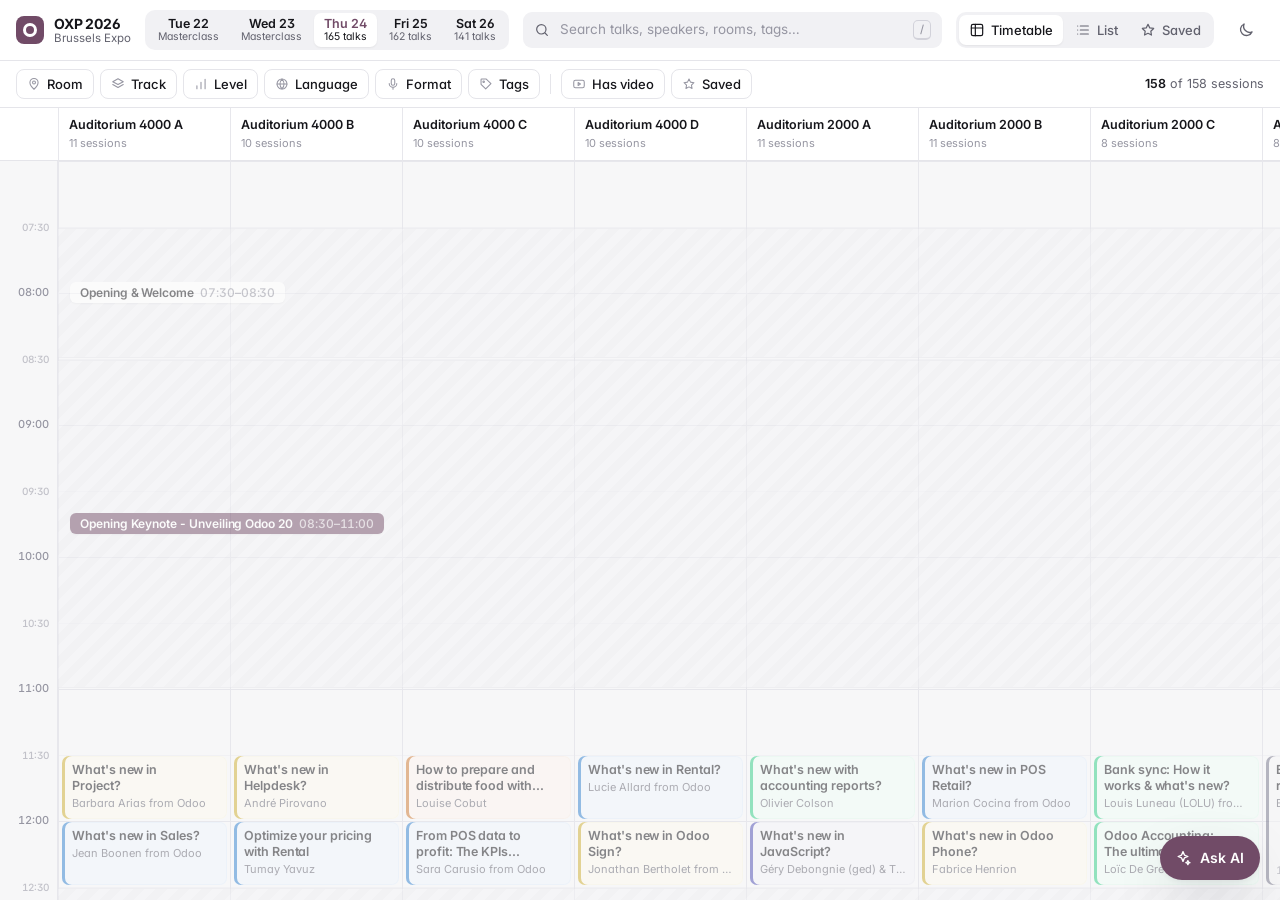
==== commit 7f27f573: "Redesign the agenda UI and add a Gemini chat assistant - Timetable (rooms × time) as the default vie" ====
--- a/index.html
+++ b/index.html
@@ -1,278 +1,74 @@
-<!DOCTYPE html>
+<!doctype html>
 <html lang="en">
 <head>
-  <meta charset="UTF-8" />
-  <meta name="viewport" content="width=device-width, initial-scale=1.0" />
-  <title>Odoo Experience 2026 — Interactive Agenda & Schedule</title>
-  <meta name="description" content="A fast, clean, searchable agenda and personal schedule builder for Odoo Experience 2026. Explore 480+ talks, 24 rooms, live streams, and speaker bios." />
+  <meta charset="utf-8">
+  <meta name="viewport" content="width=device-width, initial-scale=1, viewport-fit=cover">
+  <title>OXP 2026 Agenda</title>
+  <meta name="description" content="Odoo Experience 2026 — clean, filterable timetable">
+  <meta name="theme-color" content="#f7f7f8" media="(prefers-color-scheme: light)">
+  <meta name="theme-color" content="#0f0f12" media="(prefers-color-scheme: dark)">
+  <link rel="icon" href="data:image/svg+xml,%3Csvg xmlns='http://www.w3.org/2000/svg' viewBox='0 0 32 32'%3E%3Crect width='32' height='32' rx='8' fill='%23714B67'/%3E%3Ccircle cx='16' cy='16' r='7' fill='none' stroke='white' stroke-width='3.2'/%3E%3C/svg%3E">
   <link rel="preconnect" href="https://fonts.googleapis.com">
   <link rel="preconnect" href="https://fonts.gstatic.com" crossorigin>
-  <link href="https://fonts.googleapis.com/css2?family=Inter:wght@300;400;500;600;700;800&family=JetBrains+Mono:wght@400;500&display=swap" rel="stylesheet">
-  <link rel="stylesheet" href="style.css" />
-  <link rel="icon" href="data:image/svg+xml,<svg xmlns=%22http://www.w3.org/2000/svg%22 viewBox=%220 0 100 100%22><text y=%22.9em%22 font-size=%2290%22>🟣</text></svg>">
+  <link href="https://fonts.googleapis.com/css2?family=Inter:wght@400;500;600;700&display=swap" rel="stylesheet">
+  <script>
+    try { const t = localStorage.getItem('oxp_theme'); if (t === 'light' || t === 'dark') document.documentElement.dataset.theme = t; } catch (e) {}
+  </script>
+  <link rel="stylesheet" href="style.css">
 </head>
-<body class="theme-dark">
-  <!-- Top Banner / Header -->
-  <header class="app-header">
-    <div class="header-container">
-      <div class="header-brand">
-        <div class="brand-logo">
-          <span class="logo-circle">OXP</span>
-        </div>
-        <div class="brand-titles">
-          <div class="brand-topline">
-            <span class="badge-edition">Odoo Experience 2026</span>
-            <span class="event-meta">📍 Brussels Expo, Belgium • Sep 22–26</span>
-          </div>
-          <h1 class="brand-heading">Agenda & Schedule Explorer</h1>
+<body>
+  <div class="app">
+    <header class="topbar">
+      <div class="brand">
+        <span class="brand-mark" aria-hidden="true"></span>
+        <div class="brand-text">
+          <strong>OXP 2026</strong>
+          <span>Brussels Expo</span>
         </div>
       </div>
 
-      <div class="header-actions">
-        <!-- Quick Stats Badge -->
-        <div class="stats-badge" id="statsBadge" title="Total talks available">
-          <span class="stats-count" id="totalTalksCount">484</span>
-          <span class="stats-label">Talks</span>
-        </div>
+      <nav class="days" id="days" aria-label="Conference day"></nav>
 
-        <!-- My Schedule Counter Pill -->
-        <button class="action-btn my-schedule-pill" id="myScheduleBtn" title="View your saved talks and calendar">
-          <span class="star-icon">★</span>
-          <span>My Schedule</span>
-          <span class="pill-count" id="favoritesCount">0</span>
-        </button>
+      <label class="search">
+        <svg viewBox="0 0 24 24" aria-hidden="true"><circle cx="11" cy="11" r="7"/><path d="m20 20-3.5-3.5"/></svg>
+        <input id="q" type="search" placeholder="Search talks, speakers, rooms, tags…" autocomplete="off" spellcheck="false">
+        <kbd>/</kbd>
+      </label>
 
-        <!-- Export Menu Dropdown -->
-        <div class="dropdown-wrapper">
-          <button class="action-btn icon-btn" id="exportMenuBtn" title="Export Schedule" aria-label="Export Schedule">
-            <svg width="18" height="18" viewBox="0 0 24 24" fill="none" stroke="currentColor" stroke-width="2"><path d="M21 15v4a2 2 0 0 1-2 2H5a2 2 0 0 1-2-2v-4"/><polyline points="7 10 12 15 17 10"/><line x1="12" y1="15" x2="12" y2="3"/></svg>
-            <span class="btn-text">Export</span>
-          </button>
-          <div class="dropdown-menu" id="exportDropdown">
-            <button class="dropdown-item" id="exportIcsFavorites">
-              <span class="icon">📅</span>
-              <div>
-                <strong>Export My Schedule (.ICS)</strong>
-                <small>For Apple Calendar, Google & Outlook</small>
-              </div>
-            </button>
-            <button class="dropdown-item" id="exportIcsAll">
-              <span class="icon">🗓️</span>
-              <div>
-                <strong>Export All Talks (.ICS)</strong>
-                <small>Full conference calendar file</small>
-              </div>
-            </button>
-            <button class="dropdown-item" id="exportCsvBtn">
-              <span class="icon">📊</span>
-              <div>
-                <strong>Export Table (.CSV)</strong>
-                <small>Filtered talks in spreadsheet format</small>
-              </div>
-            </button>
-            <button class="dropdown-item" id="exportJsonBtn">
-              <span class="icon">💻</span>
-              <div>
-                <strong>Export Raw Data (.JSON)</strong>
-                <small>Complete structured dataset</small>
-              </div>
-            </button>
-          </div>
-        </div>
+      <div class="views" id="views" role="tablist" aria-label="View"></div>
 
-        <!-- Theme Toggle -->
-        <button class="action-btn icon-btn" id="themeToggleBtn" title="Toggle Dark/Light Mode" aria-label="Toggle Theme">
-          <svg class="sun-icon" width="18" height="18" viewBox="0 0 24 24" fill="none" stroke="currentColor" stroke-width="2"><circle cx="12" cy="12" r="5"/><line x1="12" y1="1" x2="12" y2="3"/><line x1="12" y1="21" x2="12" y2="23"/><line x1="4.22" y1="4.22" x2="5.64" y2="5.64"/><line x1="18.36" y1="18.36" x2="19.78" y2="19.78"/><line x1="1" y1="12" x2="3" y2="12"/><line x1="21" y1="12" x2="23" y2="12"/><line x1="4.22" y1="19.78" x2="5.64" y2="18.36"/><line x1="18.36" y1="5.64" x2="19.78" y2="4.22"/></svg>
-          <svg class="moon-icon" width="18" height="18" viewBox="0 0 24 24" fill="none" stroke="currentColor" stroke-width="2"><path d="M21 12.79A9 9 0 1 1 11.21 3 7 7 0 0 0 21 12.79z"/></svg>
-        </button>
-      </div>
-    </div>
-  </header>
+      <button class="icon-btn" id="theme" type="button" aria-label="Toggle dark mode" title="Toggle theme (D)"></button>
+    </header>
 
-  <!-- Sticky Controls Navigation Bar -->
-  <nav class="sticky-nav">
-    <div class="nav-container">
-      <!-- Days Tabs -->
-      <div class="days-bar" id="daysBar" role="tablist">
-        <!-- Rendered via JavaScript -->
-      </div>
+    <div class="filterbar" id="filterbar"></div>
 
-      <!-- Views Switcher & Search Row -->
-      <div class="view-and-search-row">
-        <!-- View Switcher -->
-        <div class="view-switcher" role="tablist" aria-label="Schedule Views">
-          <button class="view-btn active" data-view="timeline" id="viewBtnTimeline" title="Chronological timeline view (T)">
-            <svg width="16" height="16" viewBox="0 0 24 24" fill="none" stroke="currentColor" stroke-width="2"><line x1="8" y1="6" x2="21" y2="6"/><line x1="8" y1="12" x2="21" y2="12"/><line x1="8" y1="18" x2="21" y2="18"/><line x1="3" y1="6" x2="3.01" y2="6"/><line x1="3" y1="12" x2="3.01" y2="12"/><line x1="3" y1="18" x2="3.01" y2="18"/></svg>
-            <span>Timeline</span>
-          </button>
-          <button class="view-btn" data-view="grid" id="viewBtnGrid" title="Visual Room Matrix Grid (G)">
-            <svg width="16" height="16" viewBox="0 0 24 24" fill="none" stroke="currentColor" stroke-width="2"><rect x="3" y="3" width="7" height="7"/><rect x="14" y="3" width="7" height="7"/><rect x="14" y="14" width="7" height="7"/><rect x="3" y="14" width="7" height="7"/></svg>
-            <span>Room Grid</span>
-          </button>
-          <button class="view-btn" data-view="by_room" id="viewBtnByRoom" title="Filter sequentially by room (R)">
-            <svg width="16" height="16" viewBox="0 0 24 24" fill="none" stroke="currentColor" stroke-width="2"><path d="M3 21h18M5 21V5a2 2 0 0 1 2-2h10a2 2 0 0 1 2 2v16M9 9h.01M9 13h.01M9 17h.01M15 9h.01M15 13h.01M15 17h.01"/></svg>
-            <span>By Room</span>
-          </button>
-          <button class="view-btn" data-view="favorites" id="viewBtnFavorites" title="My Bookmarked Schedule (M)">
-            <span class="star-icon">★</span>
-            <span>My Schedule</span>
-          </button>
-        </div>
-
-        <!-- Search Bar -->
-        <div class="search-box-wrapper">
-          <svg class="search-icon" width="16" height="16" viewBox="0 0 24 24" fill="none" stroke="currentColor" stroke-width="2"><circle cx="11" cy="11" r="8"/><line x1="21" y1="21" x2="16.65" y2="16.65"/></svg>
-          <input type="text" id="searchInput" class="search-input" placeholder="Search talk, speaker, room, AI, accounting... (Press / to search)" autocomplete="off" />
-          <button class="search-clear-btn" id="searchClearBtn" title="Clear search (Esc)" aria-label="Clear search">✕</button>
-          <kbd class="search-kbd">/</kbd>
-        </div>
-      </div>
-
-      <!-- Quick Topic Chips -->
-      <div class="chips-container" id="chipsContainer">
-        <!-- Rendered via JS -->
-      </div>
-
-      <!-- Secondary Filters Bar -->
-      <div class="secondary-filters-bar" id="secondaryFiltersBar">
-        <div class="filter-group">
-          <label for="roomSelect" class="filter-label">Room:</label>
-          <select id="roomSelect" class="filter-select">
-            <option value="all">All Rooms (24)</option>
-          </select>
-        </div>
-
-        <div class="filter-group">
-          <label for="tagSelect" class="filter-label">Topic / Tag:</label>
-          <select id="tagSelect" class="filter-select">
-            <option value="all">All Tags</option>
-          </select>
-        </div>
-
-        <div class="filter-group">
-          <label class="checkbox-label" title="Show only sessions with YouTube live stream or video">
-            <input type="checkbox" id="videoOnlyCheck" />
-            <span>🎥 Live Stream / Video Only</span>
-          </label>
-        </div>
-
-        <div class="filter-group active-filters-summary" id="activeFiltersSummary">
-          <!-- Active filters count & reset -->
-          <button class="reset-filters-btn" id="resetFiltersBtn" style="display: none;">
-            ✕ Reset Filters
-          </button>
-        </div>
-      </div>
-    </div>
-  </nav>
-
-  <!-- Main Content Area -->
-  <main class="main-content" id="mainContent">
-    <!-- Loading State -->
-    <div class="loading-state" id="loadingState">
-      <div class="spinner"></div>
-      <p>Loading OXP 2026 Schedule & Tracks...</p>
-    </div>
-
-    <!-- Empty State -->
-    <div class="empty-state" id="emptyState" style="display: none;">
-      <div class="empty-icon">🔍</div>
-      <h3>No sessions found</h3>
-      <p>Try loosening your search keywords or clearing active filters.</p>
-      <button class="action-btn" id="emptyResetBtn">Clear All Filters</button>
-    </div>
-
-    <!-- View Containers -->
-    <section id="timelineContainer" class="view-container timeline-view"></section>
-    <section id="gridContainer" class="view-container grid-view" style="display: none;"></section>
-    <section id="byRoomContainer" class="view-container by-room-view" style="display: none;"></section>
-    <section id="favoritesContainer" class="view-container favorites-view" style="display: none;"></section>
-  </main>
-
-  <!-- Detail Modal -->
-  <div class="modal-backdrop" id="modalBackdrop" aria-hidden="true">
-    <div class="modal-dialog" role="dialog" aria-modal="true" aria-labelledby="modalTitle">
-      <div class="modal-header">
-        <div class="modal-badges" id="modalBadges"></div>
-        <button class="modal-close-btn" id="modalCloseBtn" aria-label="Close dialog">✕</button>
-      </div>
-
-      <div class="modal-body" id="modalBody">
-        <!-- Video Player (if available) -->
-        <div class="video-container" id="modalVideoContainer" style="display: none;">
-          <iframe id="modalVideoIframe" src="" title="Talk Stream" allowfullscreen allow="accelerometer; autoplay; clipboard-write; encrypted-media; gyroscope; picture-in-picture"></iframe>
-        </div>
-
-        <!-- Title -->
-        <h2 class="modal-title" id="modalTitle"></h2>
-
-        <!-- Event Logistics Info Bar -->
-        <div class="modal-meta-grid">
-          <div class="meta-item">
-            <span class="meta-label">📅 Date & Time</span>
-            <span class="meta-value" id="modalDateTime"></span>
-          </div>
-          <div class="meta-item">
-            <span class="meta-label">📍 Location</span>
-            <span class="meta-value" id="modalLocation"></span>
-          </div>
-          <div class="meta-item">
-            <span class="meta-label">⏱️ Duration</span>
-            <span class="meta-value" id="modalDuration"></span>
-          </div>
-        </div>
-
-        <!-- Speaker Section -->
-        <div class="modal-speaker-card" id="modalSpeakerCard" style="display: none;">
-          <img class="speaker-avatar-large" id="modalSpeakerAvatar" src="" alt="Speaker Avatar" />
-          <div class="speaker-info">
-            <div class="speaker-name" id="modalSpeakerName"></div>
-            <div class="speaker-role" id="modalSpeakerRole"></div>
-            <div class="speaker-bio" id="modalSpeakerBio"></div>
-          </div>
-        </div>
-
-        <!-- Description -->
-        <div class="modal-description-section">
-          <h3>About this Session</h3>
-          <div class="modal-description-content" id="modalDescription"></div>
-        </div>
-
-        <!-- Actions Footer -->
-        <div class="modal-actions-bar">
-          <button class="action-btn primary modal-fav-btn" id="modalFavBtn">
-            <span class="star-icon">★</span>
-            <span id="modalFavText">Add to My Schedule</span>
-          </button>
-
-          <a href="#" target="_blank" rel="noopener" class="action-btn" id="modalGcalBtn" title="Add to Google Calendar">
-            <span>📅 Google Calendar</span>
-          </a>
-
-          <button class="action-btn" id="modalIcsBtn" title="Download .ICS for Apple/Outlook Calendar">
-            <span>📥 Download .ICS</span>
-          </button>
-
-          <a href="#" target="_blank" rel="noopener" class="action-btn" id="modalOdooLinkBtn" title="Open original page on Odoo.com">
-            <span>🔗 Odoo.com</span>
-          </a>
-
-          <button class="action-btn icon-btn" id="modalShareBtn" title="Copy link to this talk">
-            <svg width="16" height="16" viewBox="0 0 24 24" fill="none" stroke="currentColor" stroke-width="2"><path d="M10 13a5 5 0 0 0 7.54.54l3-3a5 5 0 0 0-7.07-7.07l-1.72 1.71"/><path d="M14 11a5 5 0 0 0-7.54-.54l-3 3a5 5 0 0 0 7.07 7.07l1.71-1.71"/></svg>
-            <span>Share</span>
-          </button>
-        </div>
-      </div>
-    </div>
+    <main id="main" tabindex="-1"></main>
   </div>
 
-  <!-- Toast Container -->
-  <div class="toast-container" id="toastContainer" aria-live="polite"></div>
+  <div class="popover" id="popover" role="tooltip" hidden></div>
+  <div class="menu" id="menu" hidden></div>
+  <div class="scrim" id="scrim" hidden></div>
+  <aside class="drawer" id="drawer" aria-hidden="true" aria-label="Session details"></aside>
+  <div class="toast" id="toast" role="status" aria-live="polite"></div>
 
-  <!-- Scroll to Top Button -->
-  <button class="scroll-top-btn" id="scrollTopBtn" title="Scroll to top" aria-label="Scroll to top">
-    <svg width="20" height="20" viewBox="0 0 24 24" fill="none" stroke="currentColor" stroke-width="2"><polyline points="18 15 12 9 6 15"/></svg>
+  <button class="ai-fab" id="ai-fab" type="button" title="Ask AI about the agenda (A)" aria-label="Ask AI about the agenda">
+    <svg viewBox="0 0 24 24" aria-hidden="true"><path d="M12 3.5l1.9 4.6 4.6 1.9-4.6 1.9L12 16.5l-1.9-4.6L5.5 10l4.6-1.9z"/><path d="M18.5 15.5l.8 1.9 1.9.8-1.9.8-.8 1.9-.8-1.9-1.9-.8 1.9-.8z"/></svg>
+    <span>Ask AI</span>
   </button>
+  <aside class="chat" id="chat" aria-hidden="true" aria-label="AI assistant">
+    <div class="chat-bar">
+      <span class="chat-mark" aria-hidden="true"><svg viewBox="0 0 24 24"><path d="M12 3.5l1.9 4.6 4.6 1.9-4.6 1.9L12 16.5l-1.9-4.6L5.5 10l4.6-1.9z"/></svg></span>
+      <div class="chat-head"><strong>Agenda assistant</strong><small id="chat-model">Knows all 484 sessions</small></div>
+      <span class="sp"></span>
+      <button class="icon-btn" type="button" data-chat="reset" title="New chat" aria-label="New chat"><svg viewBox="0 0 24 24"><path d="M12 5v14M5 12h14"/></svg></button>
+      <button class="icon-btn" type="button" data-chat="close" title="Close (Esc)" aria-label="Close"><svg viewBox="0 0 24 24"><path d="M6 6l12 12M18 6 6 18"/></svg></button>
+    </div>
+    <div class="chat-log" id="chat-log" aria-live="polite"></div>
+    <form class="chat-form" id="chat-form">
+      <textarea id="chat-input" rows="1" placeholder="Ask about talks, speakers, rooms…" autocomplete="off"></textarea>
+      <button class="chat-send" id="chat-send" type="submit" aria-label="Send"><svg viewBox="0 0 24 24"><path d="M5 12h13M13 6l6 6-6 6"/></svg></button>
+    </form>
+  </aside>
 
   <script src="app.js"></script>
 </body>
--- a/style.css
+++ b/style.css
@@ -1,1517 +1,742 @@
 /* ==========================================================================
-   Odoo Experience 2026 — Modern Agenda & Schedule Explorer Stylesheet
-   ========================================================================== */
-
+   OXP 2026 Agenda — design tokens
+   ========================================================================== */
 :root {
-  --font-sans: 'Inter', -apple-system, BlinkMacSystemFont, 'Segoe UI', Roboto, Helvetica, Arial, sans-serif;
-  --font-mono: 'JetBrains Mono', ui-monospace, SFMono-Regular, Menlo, Monaco, Consolas, monospace;
-
-  /* Brand Accents */
-  --odoo-purple: #714B67;
-  --odoo-purple-dark: #56334d;
-  --odoo-purple-light: #9d688f;
-  --odoo-teal: #017E84;
-  --odoo-teal-dark: #006065;
-  --odoo-gold: #f59e0b;
-  --odoo-blue: #0284c7;
-  --odoo-green: #10b981;
-  --odoo-rose: #f43f5e;
-  --odoo-violet: #8b5cf6;
-
-  /* Category colors */
-  --cat-keynote: #9d688f;
-  --cat-dev: #0ea5e9;
-  --cat-ai: #10b981;
-  --cat-accounting: #f59e0b;
-  --cat-sales: #8b5cf6;
-  --cat-inventory: #ec4899;
-  --cat-masterclass: #6366f1;
-  --cat-concert: #f43f5e;
-  --cat-community: #14b8a6;
-  --cat-general: #64748b;
-
-  --transition-fast: 0.15s ease;
-  --transition-normal: 0.25s ease;
-  --radius-sm: 6px;
-  --radius-md: 10px;
-  --radius-lg: 16px;
-  --radius-full: 9999px;
-  --shadow-sm: 0 1px 2px 0 rgba(0, 0, 0, 0.05);
-  --shadow-md: 0 4px 6px -1px rgba(0, 0, 0, 0.1), 0 2px 4px -2px rgba(0, 0, 0, 0.1);
-  --shadow-lg: 0 10px 15px -3px rgba(0, 0, 0, 0.15), 0 4px 6px -4px rgba(0, 0, 0, 0.1);
-  --shadow-xl: 0 20px 25px -5px rgba(0, 0, 0, 0.25), 0 8px 10px -6px rgba(0, 0, 0, 0.2);
-}
-
-/* Dark Theme Variables */
-body.theme-dark {
-  --bg-app: #0d1117;
-  --bg-surface: #161b22;
-  --bg-surface-elevated: #21262d;
-  --bg-surface-hover: #29303d;
-  --border-subtle: #30363d;
-  --border-strong: #484f58;
-  --text-main: #f0f6fc;
-  --text-muted: #8b949e;
-  --text-subtle: #6e7681;
-  --card-bg: #161b22;
-  --card-hover: #1c212a;
-  --card-border: #30363d;
-  --tag-bg: rgba(255, 255, 255, 0.08);
-  --tag-text: #c9d1d9;
-  --sticky-bg: rgba(13, 17, 23, 0.88);
-  --grid-line: #21262d;
-  --highlight-bg: rgba(113, 75, 103, 0.25);
-  --star-color: #fbbf24;
-}
-
-/* Light Theme Variables */
-body.theme-light {
-  --bg-app: #f8fafc;
-  --bg-surface: #ffffff;
-  --bg-surface-elevated: #f1f5f9;
-  --bg-surface-hover: #e2e8f0;
-  --border-subtle: #e2e8f0;
-  --border-strong: #cbd5e1;
-  --text-main: #0f172a;
-  --text-muted: #475569;
-  --text-subtle: #94a3b8;
-  --card-bg: #ffffff;
-  --card-hover: #f8fafc;
-  --card-border: #e2e8f0;
-  --tag-bg: rgba(0, 0, 0, 0.06);
-  --tag-text: #334155;
-  --sticky-bg: rgba(248, 250, 252, 0.92);
-  --grid-line: #e2e8f0;
-  --highlight-bg: rgba(113, 75, 103, 0.12);
-  --star-color: #d97706;
-}
-
-/* Global Reset & Base Styles */
-* {
-  box-sizing: border-box;
+  color-scheme: light;
+  --bg: #f7f7f8;
+  --surface: #ffffff;
+  --surface-2: #f1f1f4;
+  --surface-3: #e9e9ee;
+  --border: #e5e5ea;
+  --border-strong: #d2d2da;
+  --text: #16161b;
+  --muted: #62626e;
+  --faint: #9696a2;
+  --accent: #714b67;
+  --accent-strong: #5d3c55;
+  --accent-contrast: #ffffff;
+  --accent-soft: #f4edf2;
+  --line: #e7e7ec;
+  --line-soft: #f1f1f4;
+  --now: #e5484d;
+  --warn: #b25b00;
+  --warn-soft: #fff4e5;
+  --plen-bg: #f3f3f6;
+  --plen-stripe: #ececf1;
+  --ev-s: 72%;
+  --ev-l: 96.5%;
+  --ev-l-hover: 93.5%;
+  --ev-bd-l: 50%;
+  --ev-dot-l: 52%;
+  --shadow-sm: 0 1px 2px rgb(16 16 24 / .06);
+  --shadow-md: 0 4px 16px -4px rgb(16 16 24 / .12), 0 1px 3px rgb(16 16 24 / .06);
+  --shadow-lg: 0 24px 60px -12px rgb(16 16 24 / .28), 0 2px 6px rgb(16 16 24 / .06);
+  --scrim: rgb(12 12 18 / .36);
+
+  --radius: 10px;
+  --radius-sm: 7px;
+  --font: 'Inter', ui-sans-serif, system-ui, -apple-system, 'Segoe UI', Roboto, sans-serif;
+  --gutter: 58px;
+  --colw: 172px;
+}
+
+@media (prefers-color-scheme: dark) {
+  :root:not([data-theme="light"]) {
+    color-scheme: dark;
+    --bg: #0e0e11;
+    --surface: #16161a;
+    --surface-2: #1d1d22;
+    --surface-3: #26262d;
+    --border: #28282f;
+    --border-strong: #393942;
+    --text: #ececf1;
+    --muted: #a3a3ae;
+    --faint: #6f6f7a;
+    --accent: #d3a6c8;
+    --accent-strong: #e4c0da;
+    --accent-contrast: #1d1119;
+    --accent-soft: #2b2029;
+    --line: #222228;
+    --line-soft: #1a1a1f;
+    --now: #ff6166;
+    --warn: #ffb35c;
+    --warn-soft: #2e2213;
+    --plen-bg: #1b1b20;
+    --plen-stripe: #202026;
+    --ev-s: 32%;
+    --ev-l: 16.5%;
+    --ev-l-hover: 20.5%;
+    --ev-bd-l: 62%;
+    --ev-dot-l: 64%;
+    --shadow-sm: 0 1px 2px rgb(0 0 0 / .4);
+    --shadow-md: 0 6px 20px -6px rgb(0 0 0 / .6), 0 1px 3px rgb(0 0 0 / .4);
+    --shadow-lg: 0 28px 70px -12px rgb(0 0 0 / .75), 0 0 0 1px rgb(255 255 255 / .04);
+    --scrim: rgb(0 0 0 / .55);
+  }
+}
+:root[data-theme="dark"] {
+  color-scheme: dark;
+  --bg: #0e0e11;
+  --surface: #16161a;
+  --surface-2: #1d1d22;
+  --surface-3: #26262d;
+  --border: #28282f;
+  --border-strong: #393942;
+  --text: #ececf1;
+  --muted: #a3a3ae;
+  --faint: #6f6f7a;
+  --accent: #d3a6c8;
+  --accent-strong: #e4c0da;
+  --accent-contrast: #1d1119;
+  --accent-soft: #2b2029;
+  --line: #222228;
+  --line-soft: #1a1a1f;
+  --now: #ff6166;
+  --warn: #ffb35c;
+  --warn-soft: #2e2213;
+  --plen-bg: #1b1b20;
+  --plen-stripe: #202026;
+  --ev-s: 32%;
+  --ev-l: 16.5%;
+  --ev-l-hover: 20.5%;
+  --ev-bd-l: 62%;
+  --ev-dot-l: 64%;
+  --shadow-sm: 0 1px 2px rgb(0 0 0 / .4);
+  --shadow-md: 0 6px 20px -6px rgb(0 0 0 / .6), 0 1px 3px rgb(0 0 0 / .4);
+  --shadow-lg: 0 28px 70px -12px rgb(0 0 0 / .75), 0 0 0 1px rgb(255 255 255 / .04);
+  --scrim: rgb(0 0 0 / .55);
+}
+
+/* ==========================================================================
+   Base
+   ========================================================================== */
+*, *::before, *::after { box-sizing: border-box; }
+html, body { height: 100%; }
+body {
   margin: 0;
-  padding: 0;
-}
-
-html {
-  font-size: 15px;
-  scroll-behavior: smooth;
-}
-
-body {
-  font-family: var(--font-sans);
-  background-color: var(--bg-app);
-  color: var(--text-main);
-  line-height: 1.5;
-  min-height: 100vh;
+  background: var(--bg);
+  color: var(--text);
+  font: 14px/1.45 var(--font);
+  font-feature-settings: 'cv11', 'ss01';
   -webkit-font-smoothing: antialiased;
   -moz-osx-font-smoothing: grayscale;
-  overflow-x: hidden;
-  transition: background-color var(--transition-normal), color var(--transition-normal);
-}
-
-a {
-  color: inherit;
-  text-decoration: none;
-}
-
-button {
-  font-family: inherit;
-  font-size: inherit;
-  cursor: pointer;
-  border: none;
-  background: none;
-  color: inherit;
-}
-
-/* Custom Scrollbars */
-::-webkit-scrollbar {
-  width: 8px;
-  height: 8px;
-}
-::-webkit-scrollbar-track {
-  background: var(--bg-app);
-}
-::-webkit-scrollbar-thumb {
-  background: var(--border-subtle);
-  border-radius: var(--radius-full);
-}
-::-webkit-scrollbar-thumb:hover {
-  background: var(--border-strong);
-}
-
-/* ==========================================================================
-   Header Styles
-   ========================================================================== */
-
-.app-header {
-  background-color: var(--bg-surface);
-  border-bottom: 1px solid var(--border-subtle);
-  padding: 1rem 1.5rem;
+  overflow: hidden;
+}
+button, input { font: inherit; color: inherit; }
+button { cursor: pointer; background: none; border: 0; padding: 0; }
+a { color: inherit; }
+svg { width: 16px; height: 16px; fill: none; stroke: currentColor; stroke-width: 1.8; stroke-linecap: round; stroke-linejoin: round; flex: none; }
+mark { background: color-mix(in srgb, var(--accent) 22%, transparent); color: inherit; border-radius: 3px; padding: 0 1px; }
+:focus-visible { outline: 2px solid var(--accent); outline-offset: 2px; }
+[hidden] { display: none !important; }
+
+.app { display: flex; flex-direction: column; height: 100dvh; }
+main { flex: 1; min-height: 0; overflow: auto; overscroll-behavior: contain; position: relative; outline: none; scrollbar-gutter: stable; }
+
+/* ==========================================================================
+   Top bar
+   ========================================================================== */
+.topbar {
+  display: flex; align-items: center; gap: 14px;
+  padding: 10px 16px;
+  background: var(--surface);
+  border-bottom: 1px solid var(--border);
+  position: relative; z-index: 20;
+}
+.brand { display: flex; align-items: center; gap: 10px; flex: none; }
+.brand-mark {
+  width: 28px; height: 28px; border-radius: 8px; background: #714b67; position: relative;
+}
+.brand-mark::after {
+  content: ''; position: absolute; inset: 7px; border-radius: 50%; border: 3px solid #fff;
+}
+.brand-text { display: flex; flex-direction: column; line-height: 1.15; }
+.brand-text strong { font-size: 14px; font-weight: 700; letter-spacing: -.01em; }
+.brand-text span { font-size: 11.5px; color: var(--muted); }
+
+.days {
+  display: flex; gap: 2px; padding: 3px; border-radius: 10px; background: var(--surface-2);
+  overflow-x: auto; scrollbar-width: none; flex: none;
+}
+.days::-webkit-scrollbar { display: none; }
+.day {
+  display: flex; flex-direction: column; align-items: center; justify-content: center;
+  min-width: 58px; padding: 4px 10px; border-radius: 7px;
+  color: var(--muted); line-height: 1.15; white-space: nowrap; position: relative;
+  transition: background .15s, color .15s;
+}
+.day b { font-size: 12.5px; font-weight: 600; color: var(--text); }
+.day small { font-size: 10.5px; }
+.day:hover { color: var(--text); }
+.day[aria-selected="true"] { background: var(--surface); box-shadow: var(--shadow-sm); color: var(--text); }
+.day[aria-selected="true"] b { color: var(--accent); }
+.day .today-dot {
+  position: absolute; top: 5px; right: 6px; width: 5px; height: 5px; border-radius: 50%; background: var(--now);
+}
+
+.search {
+  flex: 1; min-width: 0; max-width: 460px; margin-left: auto;
+  display: flex; align-items: center; gap: 8px;
+  height: 36px; padding: 0 10px; border-radius: 9px;
+  background: var(--surface-2); border: 1px solid transparent;
+  color: var(--muted); transition: border-color .15s, background .15s;
+}
+.search:focus-within { background: var(--surface); border-color: var(--border-strong); box-shadow: 0 0 0 3px var(--accent-soft); }
+.search input { flex: 1; min-width: 0; border: 0; background: none; outline: none; color: var(--text); font-size: 13.5px; }
+.search input::placeholder { color: var(--faint); }
+.search input::-webkit-search-cancel-button { filter: grayscale(1); opacity: .6; }
+kbd {
+  font: 500 11px/1 var(--font); color: var(--faint);
+  border: 1px solid var(--border-strong); border-bottom-width: 2px; border-radius: 5px; padding: 3px 6px;
+}
+.search:focus-within kbd { display: none; }
+
+.views { display: flex; gap: 2px; padding: 3px; border-radius: 10px; background: var(--surface-2); flex: none; }
+.view-btn {
+  display: flex; align-items: center; gap: 6px; height: 30px; padding: 0 10px; border-radius: 7px;
+  color: var(--muted); font-size: 13px; font-weight: 500; white-space: nowrap;
+}
+.view-btn:hover { color: var(--text); }
+.view-btn[aria-selected="true"] { background: var(--surface); color: var(--text); box-shadow: var(--shadow-sm); }
+.view-btn .count {
+  min-width: 18px; height: 18px; padding: 0 5px; border-radius: 9px; font-size: 11px; line-height: 18px; text-align: center;
+  background: var(--accent); color: var(--accent-contrast); font-weight: 600;
+}
+
+.icon-btn {
+  width: 36px; height: 36px; border-radius: 9px; display: grid; place-items: center; color: var(--muted); flex: none;
+  transition: background .15s, color .15s;
+}
+.icon-btn:hover { background: var(--surface-2); color: var(--text); }
+.icon-btn svg { width: 18px; height: 18px; }
+
+/* ==========================================================================
+   Filter bar
+   ========================================================================== */
+.filterbar {
+  display: flex; align-items: center; gap: 6px;
+  padding: 8px 16px;
+  background: var(--surface);
+  border-bottom: 1px solid var(--border);
+  overflow-x: auto; scrollbar-width: none;
+  position: relative; z-index: 15;
+}
+.filterbar::-webkit-scrollbar { display: none; }
+.fbtn {
+  display: inline-flex; align-items: center; gap: 6px; flex: none;
+  height: 30px; padding: 0 10px; border-radius: 8px;
+  border: 1px solid var(--border); background: var(--surface);
+  color: var(--text); font-size: 13px; font-weight: 500; white-space: nowrap;
+  transition: border-color .15s, background .15s;
+}
+.fbtn:hover { border-color: var(--border-strong); background: var(--surface-2); }
+.fbtn svg { width: 14px; height: 14px; color: var(--faint); }
+.fbtn.active { border-color: color-mix(in srgb, var(--accent) 45%, var(--border)); background: var(--accent-soft); color: var(--accent-strong); }
+.fbtn.active svg { color: var(--accent); }
+.fbtn .n {
+  min-width: 18px; height: 18px; padding: 0 5px; border-radius: 9px; font-size: 11px; line-height: 18px; text-align: center;
+  background: var(--accent); color: var(--accent-contrast); font-weight: 600;
+}
+.fbtn[aria-expanded="true"] { border-color: var(--accent); }
+.fsep { width: 1px; height: 20px; background: var(--border); margin: 0 4px; flex: none; }
+.fcount { margin-left: auto; padding-left: 12px; color: var(--muted); font-size: 12.5px; white-space: nowrap; flex: none; }
+.fcount b { color: var(--text); font-weight: 600; }
+.fclear {
+  flex: none; height: 30px; padding: 0 10px; border-radius: 8px; color: var(--accent); font-size: 13px; font-weight: 500; white-space: nowrap;
+}
+.fclear:hover { background: var(--accent-soft); }
+
+/* ==========================================================================
+   Dropdown menu (becomes a bottom sheet on phones)
+   ========================================================================== */
+.menu {
+  position: fixed; z-index: 60; width: 300px; max-height: min(460px, 70vh);
+  display: flex; flex-direction: column;
+  background: var(--surface); border: 1px solid var(--border); border-radius: 12px; box-shadow: var(--shadow-lg);
+  overflow: hidden; animation: pop .14s ease-out;
+}
+@keyframes pop { from { opacity: 0; transform: translateY(-4px) scale(.985); } }
+.menu-head { display: flex; align-items: center; gap: 8px; padding: 12px 12px 8px; }
+.menu-head h3 { margin: 0; font-size: 13px; font-weight: 600; flex: 1; }
+.menu-head button { font-size: 12.5px; color: var(--accent); font-weight: 500; padding: 2px 6px; border-radius: 6px; }
+.menu-head button:hover { background: var(--accent-soft); }
+.menu-search { margin: 0 12px 6px; display: flex; align-items: center; gap: 6px; height: 32px; padding: 0 9px; border-radius: 8px; background: var(--surface-2); color: var(--faint); }
+.menu-search input { flex: 1; min-width: 0; border: 0; outline: 0; background: none; font-size: 13px; }
+.menu-list { overflow-y: auto; padding: 4px 6px 8px; overscroll-behavior: contain; }
+.menu-group { padding: 10px 8px 4px; font-size: 11px; font-weight: 600; letter-spacing: .04em; text-transform: uppercase; color: var(--faint); display: flex; justify-content: space-between; align-items: center; }
+.menu-group button { text-transform: none; letter-spacing: 0; font-size: 11.5px; font-weight: 500; color: var(--muted); padding: 1px 6px; border-radius: 5px; }
+.menu-group button:hover { color: var(--accent); background: var(--accent-soft); }
+.opt {
+  display: flex; align-items: center; gap: 10px; width: 100%; padding: 7px 8px; border-radius: 7px;
+  font-size: 13px; text-align: left;
+}
+.opt:hover { background: var(--surface-2); }
+.opt .box {
+  width: 16px; height: 16px; border-radius: 5px; border: 1.5px solid var(--border-strong); flex: none; display: grid; place-items: center;
+  transition: background .1s, border-color .1s;
+}
+.opt .box svg { width: 11px; height: 11px; stroke-width: 3; color: var(--accent-contrast); opacity: 0; }
+.opt[aria-checked="true"] .box { background: var(--accent); border-color: var(--accent); }
+.opt[aria-checked="true"] .box svg { opacity: 1; }
+.opt .lbl { flex: 1; min-width: 0; overflow: hidden; text-overflow: ellipsis; white-space: nowrap; }
+.opt .cnt { color: var(--faint); font-size: 12px; font-variant-numeric: tabular-nums; }
+.opt.zero { opacity: .45; }
+.dot { width: 8px; height: 8px; border-radius: 50%; flex: none; background: hsl(var(--h) var(--sat, 65%) var(--ev-dot-l)); }
+.menu-empty { padding: 20px; text-align: center; color: var(--faint); font-size: 13px; }
+
+/* ==========================================================================
+   Timetable
+   ========================================================================== */
+.tt {
+  display: grid;
+  grid-template-columns: var(--gutter) repeat(var(--cols), minmax(var(--colw), 1fr));
+  grid-template-rows: auto auto;
+  min-width: calc(var(--gutter) + var(--cols) * var(--colw));
   position: relative;
-  z-index: 40;
-}
-
-.header-container {
-  max-width: 1600px;
-  margin: 0 auto;
-  display: flex;
-  align-items: center;
-  justify-content: space-between;
-  gap: 1.5rem;
-  flex-wrap: wrap;
-}
-
-.header-brand {
-  display: flex;
-  align-items: center;
-  gap: 1rem;
-}
-
-.brand-logo {
-  flex-shrink: 0;
-}
-
-.logo-circle {
-  display: flex;
-  align-items: center;
-  justify-content: center;
-  width: 44px;
-  height: 44px;
-  border-radius: var(--radius-md);
-  background: linear-gradient(135deg, var(--odoo-purple) 0%, var(--odoo-teal) 100%);
-  color: #ffffff;
-  font-weight: 800;
-  font-size: 1.1rem;
-  letter-spacing: -0.5px;
-  box-shadow: 0 4px 10px rgba(113, 75, 103, 0.4);
-}
-
-.brand-titles {
-  display: flex;
-  flex-column: column;
-  gap: 0.15rem;
-}
-
-.brand-topline {
-  display: flex;
-  align-items: center;
-  gap: 0.6rem;
-  flex-wrap: wrap;
-}
-
-.badge-edition {
-  font-size: 0.75rem;
-  font-weight: 700;
-  text-transform: uppercase;
-  letter-spacing: 0.5px;
-  background-color: var(--odoo-purple);
-  color: #ffffff;
-  padding: 0.15rem 0.5rem;
+}
+.tt-corner, .tt-room {
+  position: sticky; top: 0; z-index: 6;
+  background: color-mix(in srgb, var(--surface) 92%, transparent);
+  backdrop-filter: saturate(1.4) blur(10px);
+  -webkit-backdrop-filter: saturate(1.4) blur(10px);
+  border-bottom: 1px solid var(--border);
+}
+.tt-corner { left: 0; z-index: 8; grid-column: 1; grid-row: 1; }
+.tt-room {
+  grid-row: 1;
+  display: flex; flex-direction: column; align-items: flex-start; justify-content: center; gap: 1px;
+  padding: 8px 10px; min-width: 0; text-align: left;
+  border-left: 1px solid var(--line);
+  transition: background .15s;
+}
+.tt-room:hover { background: var(--surface-2); }
+.tt-room .rn { font-size: 12.5px; font-weight: 600; white-space: nowrap; overflow: hidden; text-overflow: ellipsis; max-width: 100%; }
+.tt-room .rs { font-size: 11px; color: var(--faint); }
+.tt-room.focused .rn { color: var(--accent); }
+
+.tt-gutter {
+  grid-column: 1; grid-row: 2;
+  position: sticky; left: 0; z-index: 5;
+  background: var(--bg);
+  border-right: 1px solid var(--line);
+}
+.tt-hour {
+  position: absolute; right: 8px; transform: translateY(-50%);
+  font-size: 11px; font-weight: 500; color: var(--faint); font-variant-numeric: tabular-nums;
+}
+.tt-hour.half { color: color-mix(in srgb, var(--faint) 55%, transparent); font-size: 10px; }
+.tt-col {
+  grid-row: 2; position: relative;
+  border-left: 1px solid var(--line);
+  background-image:
+    linear-gradient(to bottom, var(--line) 1px, transparent 1px),
+    linear-gradient(to bottom, var(--line-soft) 1px, transparent 1px);
+  background-size: 100% var(--hour), 100% calc(var(--hour) / 2);
+}
+.tt-layer { grid-column: 2 / -1; grid-row: 2; position: relative; pointer-events: none; }
+.tt-layer > * { pointer-events: auto; }
+.tt-nowlayer { grid-column: 1 / -1; grid-row: 2; position: relative; pointer-events: none; z-index: 7; }
+.now-line { position: absolute; left: var(--gutter); right: 0; height: 0; border-top: 2px solid var(--now); }
+.now-tag {
+  position: absolute; right: 5px; transform: translateY(-50%); z-index: 2;
+  padding: 2px 5px; border-radius: 5px; font-size: 10.5px; font-weight: 600; font-variant-numeric: tabular-nums;
+  background: var(--now); color: #fff;
+}
+
+/* Event card */
+.ev {
+  position: absolute; left: 3px; right: 3px;
+  display: flex; flex-direction: column; gap: 2px;
+  padding: 6px 8px 6px 10px; overflow: hidden;
   border-radius: var(--radius-sm);
-}
-
-.event-meta {
-  font-size: 0.8rem;
-  color: var(--text-muted);
-}
-
-.brand-heading {
-  font-size: 1.25rem;
-  font-weight: 700;
-  color: var(--text-main);
-  letter-spacing: -0.3px;
-}
-
-.header-actions {
-  display: flex;
-  align-items: center;
-  gap: 0.75rem;
-  flex-wrap: wrap;
-}
-
-.stats-badge {
-  display: flex;
-  align-items: baseline;
-  gap: 0.35rem;
-  background-color: var(--bg-surface-elevated);
-  padding: 0.4rem 0.8rem;
-  border-radius: var(--radius-full);
-  border: 1px solid var(--border-subtle);
-}
-
-.stats-count {
-  font-family: var(--font-mono);
-  font-weight: 700;
-  color: var(--odoo-teal);
-  font-size: 0.95rem;
-}
-
-.stats-label {
-  font-size: 0.75rem;
-  color: var(--text-muted);
-  text-transform: uppercase;
-  font-weight: 600;
-}
-
-.action-btn {
-  display: inline-flex;
-  align-items: center;
-  gap: 0.5rem;
-  padding: 0.45rem 0.9rem;
-  border-radius: var(--radius-md);
-  font-size: 0.85rem;
-  font-weight: 600;
-  background-color: var(--bg-surface-elevated);
-  color: var(--text-main);
-  border: 1px solid var(--border-subtle);
-  transition: all var(--transition-fast);
-  user-select: none;
-}
-
-.action-btn:hover {
-  background-color: var(--bg-surface-hover);
-  border-color: var(--border-strong);
-}
-
-.action-btn.primary {
-  background-color: var(--odoo-purple);
-  color: #ffffff;
-  border-color: var(--odoo-purple-light);
-}
-
-.action-btn.primary:hover {
-  background-color: var(--odoo-purple-dark);
-}
-
-.action-btn.icon-btn {
-  padding: 0.45rem 0.7rem;
-}
-
-.my-schedule-pill {
-  border-color: rgba(251, 191, 36, 0.4);
-}
-
-.my-schedule-pill:hover {
-  border-color: var(--star-color);
-}
-
-.my-schedule-pill .star-icon {
-  color: var(--star-color);
-  font-size: 1rem;
-}
-
-.my-schedule-pill .pill-count {
-  background-color: var(--star-color);
-  color: #000;
-  font-size: 0.7rem;
-  font-weight: 800;
-  padding: 0.1rem 0.45rem;
-  border-radius: var(--radius-full);
-  margin-left: 0.2rem;
-}
-
-/* Theme Toggle Button */
-#themeToggleBtn .sun-icon {
-  display: none;
-}
-body.theme-dark #themeToggleBtn .sun-icon {
-  display: block;
-}
-body.theme-dark #themeToggleBtn .moon-icon {
-  display: none;
-}
-body.theme-light #themeToggleBtn .moon-icon {
-  display: block;
-}
-
-/* Dropdown Wrapper */
-.dropdown-wrapper {
-  position: relative;
-}
-
-.dropdown-menu {
-  position: absolute;
-  top: calc(100% + 6px);
-  right: 0;
-  background-color: var(--bg-surface);
-  border: 1px solid var(--border-strong);
-  border-radius: var(--radius-md);
-  box-shadow: var(--shadow-xl);
-  min-width: 250px;
-  display: none;
-  flex-direction: column;
-  padding: 0.35rem;
-  z-index: 100;
-}
-
-.dropdown-menu.show {
-  display: flex;
-}
-
-.dropdown-item {
-  display: flex;
-  align-items: center;
-  gap: 0.75rem;
-  padding: 0.6rem 0.75rem;
-  border-radius: var(--radius-sm);
-  text-align: left;
-  transition: background-color var(--transition-fast);
-}
-
-.dropdown-item:hover {
-  background-color: var(--bg-surface-hover);
-}
-
-.dropdown-item .icon {
-  font-size: 1.2rem;
-  flex-shrink: 0;
-}
-
-.dropdown-item strong {
-  display: block;
-  font-size: 0.85rem;
-  color: var(--text-main);
-}
-
-.dropdown-item small {
-  display: block;
-  font-size: 0.75rem;
-  color: var(--text-muted);
-}
-
-/* ==========================================================================
-   Sticky Controls & Navigation Bar
-   ========================================================================== */
-
-.sticky-nav {
-  position: sticky;
-  top: 0;
-  z-index: 35;
-  background-color: var(--sticky-bg);
-  backdrop-filter: blur(12px);
-  -webkit-backdrop-filter: blur(12px);
-  border-bottom: 1px solid var(--border-subtle);
-  padding: 0.75rem 1.5rem 0.5rem;
-  box-shadow: 0 4px 12px rgba(0, 0, 0, 0.05);
-}
-
-.nav-container {
-  max-width: 1600px;
-  margin: 0 auto;
-  display: flex;
-  flex-direction: column;
-  gap: 0.65rem;
-}
-
-/* Days Bar */
-.days-bar {
-  display: flex;
-  align-items: center;
-  gap: 0.5rem;
-  overflow-x: auto;
-  padding-bottom: 0.25rem;
-  scrollbar-width: none;
-}
-.days-bar::-webkit-scrollbar {
-  display: none;
-}
-
-.day-tab-btn {
-  display: inline-flex;
-  align-items: center;
-  gap: 0.5rem;
-  padding: 0.45rem 0.85rem;
-  border-radius: var(--radius-full);
-  font-size: 0.85rem;
-  font-weight: 600;
-  white-space: nowrap;
-  background-color: var(--bg-surface);
-  border: 1px solid var(--border-subtle);
-  color: var(--text-muted);
-  transition: all var(--transition-fast);
-}
-
-.day-tab-btn:hover {
-  color: var(--text-main);
-  border-color: var(--border-strong);
-  background-color: var(--bg-surface-elevated);
-}
-
-.day-tab-btn.active {
-  background-color: var(--odoo-purple);
-  color: #ffffff;
-  border-color: var(--odoo-purple-light);
-  box-shadow: 0 2px 8px rgba(113, 75, 103, 0.4);
-}
-
-.day-tab-btn .day-count {
-  font-size: 0.75rem;
-  background-color: rgba(255, 255, 255, 0.2);
-  padding: 0.1rem 0.4rem;
-  border-radius: var(--radius-full);
-  font-family: var(--font-mono);
-}
-.day-tab-btn:not(.active) .day-count {
-  background-color: var(--bg-surface-elevated);
-  color: var(--text-subtle);
-}
-
-/* Views & Search Row */
-.view-and-search-row {
-  display: flex;
-  align-items: center;
-  justify-content: space-between;
-  gap: 1rem;
-  flex-wrap: wrap;
-}
-
-.view-switcher {
-  display: inline-flex;
-  align-items: center;
-  background-color: var(--bg-surface);
-  padding: 0.25rem;
-  border-radius: var(--radius-md);
-  border: 1px solid var(--border-subtle);
-  gap: 0.2rem;
-}
-
-.view-btn {
-  display: inline-flex;
-  align-items: center;
-  gap: 0.4rem;
-  padding: 0.35rem 0.75rem;
-  border-radius: var(--radius-sm);
-  font-size: 0.8rem;
-  font-weight: 600;
-  color: var(--text-muted);
-  transition: all var(--transition-fast);
-}
-
-.view-btn:hover {
-  color: var(--text-main);
-}
-
-.view-btn.active {
-  background-color: var(--bg-surface-elevated);
-  color: var(--text-main);
-  box-shadow: var(--shadow-sm);
-}
-
-.view-btn .star-icon {
-  color: var(--star-color);
-}
-
-/* Search Box */
-.search-box-wrapper {
-  position: relative;
-  flex-grow: 1;
-  max-width: 480px;
-  display: flex;
-  align-items: center;
-}
-
-.search-icon {
-  position: absolute;
-  left: 0.85rem;
-  color: var(--text-subtle);
-  pointer-events: none;
-}
-
-.search-input {
-  width: 100%;
-  padding: 0.5rem 2.8rem 0.5rem 2.4rem;
-  border-radius: var(--radius-full);
-  border: 1px solid var(--border-subtle);
-  background-color: var(--bg-surface);
-  color: var(--text-main);
-  font-family: inherit;
-  font-size: 0.85rem;
-  outline: none;
-  transition: all var(--transition-fast);
-}
-
-.search-input:focus {
-  border-color: var(--odoo-teal);
-  box-shadow: 0 0 0 3px rgba(1, 126, 132, 0.2);
-  background-color: var(--bg-surface-elevated);
-}
-
-.search-clear-btn {
-  position: absolute;
-  right: 2.2rem;
-  color: var(--text-muted);
-  display: none;
-  font-size: 0.8rem;
-  padding: 0.2rem;
-}
-.search-clear-btn:hover {
-  color: var(--text-main);
-}
-
-.search-kbd {
-  position: absolute;
-  right: 0.75rem;
-  font-family: var(--font-mono);
-  font-size: 0.7rem;
-  background-color: var(--bg-surface-elevated);
-  color: var(--text-subtle);
-  padding: 0.15rem 0.4rem;
-  border-radius: 4px;
-  border: 1px solid var(--border-subtle);
-  pointer-events: none;
-}
-
-/* Chips Bar */
-.chips-container {
-  display: flex;
-  align-items: center;
-  gap: 0.4rem;
-  overflow-x: auto;
-  padding-bottom: 0.25rem;
-  scrollbar-width: none;
-}
-.chips-container::-webkit-scrollbar {
-  display: none;
-}
-
-.topic-chip {
-  display: inline-flex;
-  align-items: center;
-  gap: 0.35rem;
-  padding: 0.3rem 0.7rem;
-  border-radius: var(--radius-full);
-  font-size: 0.78rem;
-  font-weight: 500;
-  white-space: nowrap;
-  background-color: var(--bg-surface);
-  border: 1px solid var(--border-subtle);
-  color: var(--text-muted);
-  transition: all var(--transition-fast);
-}
-
-.topic-chip:hover {
-  color: var(--text-main);
-  border-color: var(--border-strong);
-}
-
-.topic-chip.active {
-  background-color: var(--odoo-teal);
-  color: #ffffff;
-  border-color: var(--odoo-teal-dark);
-}
-
-/* Secondary Filters Bar */
-.secondary-filters-bar {
-  display: flex;
-  align-items: center;
-  gap: 1rem;
-  flex-wrap: wrap;
-  padding-top: 0.2rem;
-  border-top: 1px dashed var(--border-subtle);
-  font-size: 0.8rem;
-}
-
-.filter-group {
-  display: flex;
-  align-items: center;
-  gap: 0.4rem;
-}
-
-.filter-label {
-  color: var(--text-subtle);
-  font-weight: 600;
-}
-
-.filter-select {
-  padding: 0.3rem 0.6rem;
-  border-radius: var(--radius-sm);
-  background-color: var(--bg-surface);
-  color: var(--text-main);
-  border: 1px solid var(--border-subtle);
-  font-family: inherit;
-  font-size: 0.78rem;
-  outline: none;
-  cursor: pointer;
-}
-
-.filter-select:focus {
-  border-color: var(--odoo-teal);
-}
-
-.checkbox-label {
-  display: inline-flex;
-  align-items: center;
-  gap: 0.35rem;
-  color: var(--text-muted);
-  cursor: pointer;
-  user-select: none;
-}
-
-.checkbox-label:hover {
-  color: var(--text-main);
-}
-
-.checkbox-label input {
-  accent-color: var(--odoo-teal);
-  cursor: pointer;
-}
-
-.reset-filters-btn {
-  color: var(--odoo-rose);
-  font-size: 0.75rem;
-  font-weight: 600;
-  padding: 0.2rem 0.5rem;
-  border-radius: var(--radius-sm);
-  background-color: rgba(244, 63, 94, 0.1);
-}
-.reset-filters-btn:hover {
-  background-color: rgba(244, 63, 94, 0.2);
-}
-
-/* ==========================================================================
-   Main Content Views
-   ========================================================================== */
-
-.main-content {
-  max-width: 1600px;
-  margin: 1.5rem auto 4rem;
-  padding: 0 1.5rem;
-  min-height: 60vh;
-}
-
-/* Loading & Empty States */
-.loading-state,
-.empty-state {
-  display: flex;
-  flex-direction: column;
-  align-items: center;
-  justify-content: center;
-  padding: 5rem 1rem;
-  text-align: center;
-}
-
-.spinner {
-  width: 44px;
-  height: 44px;
-  border: 3px solid var(--border-subtle);
-  border-top-color: var(--odoo-purple);
-  border-radius: 50%;
-  animation: spin 0.8s linear infinite;
-  margin-bottom: 1.2rem;
-}
-
-@keyframes spin {
-  to { transform: rotate(360deg); }
-}
-
-.empty-icon {
-  font-size: 3rem;
-  margin-bottom: 0.8rem;
-}
-
-.empty-state h3 {
-  font-size: 1.25rem;
-  margin-bottom: 0.4rem;
-}
-
-.empty-state p {
-  color: var(--text-muted);
-  max-width: 400px;
-  margin-bottom: 1.2rem;
-}
-
-/* ==========================================================================
-   Timeline View (Chronological Slots)
-   ========================================================================== */
-
-.timeline-slot {
-  margin-bottom: 2.2rem;
-}
-
-.slot-header {
-  display: flex;
-  align-items: center;
-  gap: 1rem;
-  margin-bottom: 1rem;
-  position: sticky;
-  top: 150px;
-  z-index: 10;
-  background-color: var(--bg-app);
-  padding: 0.5rem 0;
-}
-
-.slot-time-pill {
-  font-family: var(--font-mono);
-  font-size: 0.95rem;
-  font-weight: 700;
-  background: var(--bg-surface-elevated);
-  border: 1px solid var(--border-subtle);
-  padding: 0.35rem 0.85rem;
-  border-radius: var(--radius-full);
-  color: var(--odoo-teal);
-  box-shadow: var(--shadow-sm);
-}
-
-.slot-divider {
-  flex-grow: 1;
-  height: 1px;
-  background: linear-gradient(90deg, var(--border-strong) 0%, transparent 100%);
-}
-
-.slot-count {
-  font-size: 0.75rem;
-  color: var(--text-subtle);
-  text-transform: uppercase;
-  font-weight: 600;
-}
-
-.tracks-grid {
-  display: grid;
-  grid-template-columns: repeat(auto-fill, minmax(360px, 1fr));
-  gap: 1.25rem;
-}
-
-/* Talk Card */
-.talk-card {
-  background-color: var(--card-bg);
-  border: 1px solid var(--card-border);
-  border-radius: var(--radius-md);
-  padding: 1.15rem;
-  display: flex;
-  flex-direction: column;
-  justify-content: space-between;
-  gap: 0.9rem;
-  position: relative;
-  cursor: pointer;
-  transition: transform var(--transition-fast), border-color var(--transition-fast), box-shadow var(--transition-fast);
-}
-
-.talk-card:hover {
-  transform: translateY(-2px);
-  border-color: var(--odoo-purple-light);
-  box-shadow: var(--shadow-lg);
-  background-color: var(--card-hover);
-}
-
-.talk-card.is-favorite {
-  border-color: var(--star-color);
-  background: linear-gradient(to bottom, rgba(251, 191, 36, 0.05), var(--card-bg));
-}
-
-.card-topbar {
-  display: flex;
-  align-items: flex-start;
-  justify-content: space-between;
-  gap: 0.6rem;
-}
-
-.card-meta-left {
-  display: flex;
-  align-items: center;
-  gap: 0.45rem;
-  flex-wrap: wrap;
-}
-
-.time-badge {
-  font-family: var(--font-mono);
-  font-size: 0.75rem;
-  font-weight: 600;
-  color: var(--text-muted);
-  background-color: var(--bg-surface-elevated);
-  padding: 0.2rem 0.5rem;
-  border-radius: var(--radius-sm);
-}
-
-.room-badge {
-  font-size: 0.75rem;
-  font-weight: 700;
-  padding: 0.2rem 0.5rem;
-  border-radius: var(--radius-sm);
-  background-color: rgba(1, 126, 132, 0.15);
-  color: var(--odoo-teal);
-  border: 1px solid rgba(1, 126, 132, 0.25);
-}
-
-.video-indicator {
-  font-size: 0.75rem;
-  padding: 0.2rem 0.45rem;
-  border-radius: var(--radius-sm);
-  background-color: rgba(244, 63, 94, 0.15);
-  color: var(--odoo-rose);
-  font-weight: 600;
-  display: inline-flex;
-  align-items: center;
-  gap: 0.25rem;
-}
-
-.card-fav-btn {
-  background: none;
-  border: none;
-  font-size: 1.25rem;
-  color: var(--text-subtle);
-  padding: 0.1rem 0.3rem;
-  border-radius: var(--radius-sm);
-  line-height: 1;
-  transition: all var(--transition-fast);
-}
-
-.card-fav-btn:hover {
-  color: var(--star-color);
-  transform: scale(1.15);
-}
-
-.talk-card.is-favorite .card-fav-btn {
-  color: var(--star-color);
-}
-
-.card-title {
-  font-size: 1.05rem;
-  font-weight: 700;
-  line-height: 1.35;
-  color: var(--text-main);
-  letter-spacing: -0.2px;
-}
-
-.card-speaker-row {
-  display: flex;
-  align-items: center;
-  gap: 0.75rem;
-}
-
-.speaker-avatar {
-  width: 38px;
-  height: 38px;
-  border-radius: 50%;
-  object-fit: cover;
-  background-color: var(--bg-surface-elevated);
-  border: 1px solid var(--border-subtle);
-  flex-shrink: 0;
-}
-
-.speaker-avatar-fallback {
-  width: 38px;
-  height: 38px;
-  border-radius: 50%;
-  background: linear-gradient(135deg, var(--odoo-purple) 0%, var(--odoo-teal) 100%);
-  color: #fff;
-  display: flex;
-  align-items: center;
-  justify-content: center;
-  font-weight: 700;
-  font-size: 0.85rem;
-  flex-shrink: 0;
-}
-
-.speaker-meta {
-  display: flex;
-  flex-direction: column;
-  overflow: hidden;
-}
-
-.speaker-name {
-  font-size: 0.88rem;
-  font-weight: 600;
-  color: var(--text-main);
-  white-space: nowrap;
-  overflow: hidden;
-  text-overflow: ellipsis;
-}
-
-.speaker-role {
-  font-size: 0.76rem;
-  color: var(--text-muted);
-  white-space: nowrap;
-  overflow: hidden;
-  text-overflow: ellipsis;
-}
-
-.card-snippet {
-  font-size: 0.82rem;
-  color: var(--text-muted);
-  line-height: 1.45;
-  display: -webkit-box;
-  -webkit-line-clamp: 2;
-  -webkit-box-orient: vertical;
-  overflow: hidden;
-}
-
-.card-tags {
-  display: flex;
-  flex-wrap: wrap;
-  gap: 0.35rem;
-  padding-top: 0.35rem;
-  border-top: 1px solid var(--border-subtle);
-}
-
-.card-tag {
-  font-size: 0.72rem;
-  padding: 0.15rem 0.45rem;
-  border-radius: var(--radius-sm);
-  background-color: var(--tag-bg);
-  color: var(--tag-text);
-  font-weight: 500;
-}
-
-/* ==========================================================================
-   Room Grid View (Matrix Layout)
-   ========================================================================== */
-
-.grid-view-wrapper {
-  overflow-x: auto;
-  border: 1px solid var(--border-subtle);
-  border-radius: var(--radius-md);
-  background-color: var(--bg-surface);
-  position: relative;
-  max-height: 80vh;
-}
-
-.matrix-table {
-  border-collapse: separate;
-  border-spacing: 0;
-  width: 100%;
-  min-width: 1800px;
-}
-
-.matrix-th {
-  position: sticky;
-  top: 0;
-  z-index: 25;
-  background-color: var(--bg-surface-elevated);
-  color: var(--text-main);
-  padding: 0.75rem 0.85rem;
-  font-size: 0.82rem;
-  font-weight: 700;
-  text-align: center;
-  border-bottom: 2px solid var(--border-strong);
-  border-right: 1px solid var(--border-subtle);
-  white-space: nowrap;
-}
-
-.matrix-th.time-header-corner {
-  left: 0;
-  z-index: 30;
-  background-color: var(--bg-surface-elevated);
-  width: 90px;
-}
-
-.matrix-time-td {
-  position: sticky;
-  left: 0;
-  z-index: 20;
-  background-color: var(--bg-surface);
-  font-family: var(--font-mono);
-  font-size: 0.78rem;
-  font-weight: 600;
-  color: var(--text-muted);
-  text-align: center;
-  padding: 0.5rem 0.4rem;
-  border-bottom: 1px solid var(--grid-line);
-  border-right: 2px solid var(--border-strong);
-  vertical-align: top;
-}
-
-.matrix-slot-td {
-  border-bottom: 1px solid var(--grid-line);
-  border-right: 1px solid var(--grid-line);
-  padding: 4px;
-  vertical-align: top;
-  height: 48px;
-  position: relative;
-}
-
-.grid-track-card {
-  width: 100%;
-  height: 100%;
-  border-radius: var(--radius-sm);
-  padding: 0.45rem 0.6rem;
-  font-size: 0.78rem;
-  background-color: var(--bg-surface-elevated);
-  border-left: 4px solid var(--odoo-purple);
-  border-top: 1px solid var(--border-subtle);
-  border-right: 1px solid var(--border-subtle);
-  border-bottom: 1px solid var(--border-subtle);
-  display: flex;
-  flex-direction: column;
-  justify-content: space-between;
-  cursor: pointer;
-  overflow: hidden;
-  transition: all var(--transition-fast);
-}
-
-.grid-track-card:hover {
-  transform: scale(1.02);
-  z-index: 15;
-  box-shadow: var(--shadow-lg);
-  border-color: var(--odoo-purple-light);
-}
-
-.grid-card-title {
-  font-weight: 700;
-  color: var(--text-main);
-  line-height: 1.25;
-  display: -webkit-box;
-  -webkit-line-clamp: 3;
-  -webkit-box-orient: vertical;
-  overflow: hidden;
-}
-
-.grid-card-speaker {
-  font-size: 0.72rem;
-  color: var(--text-muted);
-  margin-top: 0.2rem;
-  white-space: nowrap;
-  overflow: hidden;
-  text-overflow: ellipsis;
-}
-
-/* ==========================================================================
-   By Room View
-   ========================================================================== */
-
-.room-nav-strip {
-  display: flex;
-  align-items: center;
-  gap: 0.5rem;
-  overflow-x: auto;
-  padding-bottom: 1rem;
-  margin-bottom: 1.5rem;
-}
-
-.room-strip-btn {
-  padding: 0.45rem 0.9rem;
-  border-radius: var(--radius-md);
-  font-size: 0.85rem;
-  font-weight: 600;
-  background-color: var(--bg-surface);
-  border: 1px solid var(--border-subtle);
-  color: var(--text-muted);
-  white-space: nowrap;
-  transition: all var(--transition-fast);
-}
-
-.room-strip-btn:hover {
-  color: var(--text-main);
-  border-color: var(--border-strong);
-}
-
-.room-strip-btn.active {
-  background-color: var(--odoo-teal);
-  color: #fff;
-  border-color: var(--odoo-teal-dark);
-}
-
-.room-sequence-container {
-  display: flex;
-  flex-direction: column;
-  gap: 1rem;
-}
-
-.room-timeline-item {
-  display: grid;
-  grid-template-columns: 140px 1fr;
-  gap: 1.5rem;
-  background-color: var(--card-bg);
-  border: 1px solid var(--card-border);
-  border-radius: var(--radius-md);
-  padding: 1.25rem;
-  transition: border-color var(--transition-fast);
-}
-
-.room-timeline-item:hover {
-  border-color: var(--odoo-purple-light);
-}
-
-.room-item-time {
-  display: flex;
-  flex-direction: column;
-  gap: 0.25rem;
-}
-
-.room-time-start {
-  font-family: var(--font-mono);
-  font-size: 1.1rem;
-  font-weight: 700;
-  color: var(--odoo-teal);
-}
-
-.room-time-dur {
-  font-size: 0.75rem;
-  color: var(--text-muted);
-}
-
-/* ==========================================================================
-   My Schedule / Favorites View
-   ========================================================================== */
-
-.favorites-header-banner {
-  background: linear-gradient(135deg, rgba(113, 75, 103, 0.25) 0%, rgba(1, 126, 132, 0.2) 100%);
-  border: 1px solid var(--border-strong);
-  border-radius: var(--radius-lg);
-  padding: 1.5rem 2rem;
-  margin-bottom: 2rem;
-  display: flex;
-  align-items: center;
-  justify-content: space-between;
-  gap: 1.5rem;
-  flex-wrap: wrap;
-}
-
-.banner-content h2 {
-  font-size: 1.35rem;
-  font-weight: 800;
-  margin-bottom: 0.3rem;
-  color: var(--text-main);
-}
-
-.banner-content p {
-  color: var(--text-muted);
-  font-size: 0.9rem;
-}
-
-.banner-actions {
-  display: flex;
-  align-items: center;
-  gap: 0.75rem;
-  flex-wrap: wrap;
-}
-
-/* Conflict Alert */
-.conflict-alert {
-  background-color: rgba(244, 63, 94, 0.15);
-  border: 1px solid var(--odoo-rose);
-  border-radius: var(--radius-md);
-  padding: 0.9rem 1.25rem;
-  margin-bottom: 1.5rem;
-  display: flex;
-  align-items: center;
-  gap: 0.75rem;
-  color: var(--odoo-rose);
-  font-weight: 600;
-  font-size: 0.88rem;
-}
-
-/* ==========================================================================
-   Detail Modal Dialog
-   ========================================================================== */
-
-.modal-backdrop {
-  position: fixed;
-  inset: 0;
-  z-index: 100;
-  background-color: rgba(0, 0, 0, 0.7);
-  backdrop-filter: blur(4px);
-  -webkit-backdrop-filter: blur(4px);
-  display: none;
-  align-items: center;
-  justify-content: center;
-  padding: 1.5rem;
-  opacity: 0;
-  transition: opacity var(--transition-fast);
-}
-
-.modal-backdrop.show {
-  display: flex;
-  opacity: 1;
-}
-
-.modal-dialog {
-  background-color: var(--bg-surface);
-  border: 1px solid var(--border-strong);
-  border-radius: var(--radius-lg);
-  box-shadow: var(--shadow-xl);
-  width: 100%;
-  max-width: 820px;
-  max-height: 90vh;
-  display: flex;
-  flex-direction: column;
-  overflow: hidden;
-  transform: translateY(20px);
-  transition: transform var(--transition-normal);
-}
-
-.modal-backdrop.show .modal-dialog {
-  transform: translateY(0);
-}
-
-.modal-header {
-  display: flex;
-  align-items: center;
-  justify-content: space-between;
-  padding: 1rem 1.5rem;
-  border-bottom: 1px solid var(--border-subtle);
-  gap: 1rem;
-}
-
-.modal-badges {
-  display: flex;
-  align-items: center;
-  gap: 0.4rem;
-  flex-wrap: wrap;
-}
-
-.modal-close-btn {
-  font-size: 1.3rem;
-  color: var(--text-muted);
-  width: 32px;
-  height: 32px;
-  display: flex;
-  align-items: center;
-  justify-content: center;
-  border-radius: 50%;
-  transition: all var(--transition-fast);
-}
-.modal-close-btn:hover {
-  background-color: var(--bg-surface-elevated);
-  color: var(--text-main);
-}
-
-.modal-body {
-  padding: 1.5rem;
-  overflow-y: auto;
-  display: flex;
-  flex-direction: column;
-  gap: 1.25rem;
-}
-
-/* Video Container */
-.video-container {
-  position: relative;
-  width: 100%;
-  padding-bottom: 56.25%; /* 16:9 Aspect Ratio */
-  height: 0;
-  border-radius: var(--radius-md);
-  overflow: hidden;
-  background-color: #000;
-  box-shadow: var(--shadow-md);
-}
-
-.video-container iframe {
-  position: absolute;
-  top: 0;
-  left: 0;
-  width: 100%;
-  height: 100%;
-  border: none;
-}
-
-.modal-title {
-  font-size: 1.5rem;
-  font-weight: 800;
-  line-height: 1.3;
-  color: var(--text-main);
-  letter-spacing: -0.3px;
-}
-
-.modal-meta-grid {
-  display: grid;
-  grid-template-columns: repeat(auto-fit, minmax(200px, 1fr));
-  gap: 0.75rem;
-  background-color: var(--bg-surface-elevated);
-  border-radius: var(--radius-md);
-  padding: 0.9rem 1.15rem;
-  border: 1px solid var(--border-subtle);
-}
-
-.meta-item {
-  display: flex;
-  flex-direction: column;
-  gap: 0.2rem;
-}
-
-.meta-label {
-  font-size: 0.75rem;
-  font-weight: 600;
-  color: var(--text-subtle);
-  text-transform: uppercase;
-}
-
-.meta-value {
-  font-size: 0.9rem;
-  font-weight: 600;
-  color: var(--text-main);
-}
-
-/* Speaker Card */
-.modal-speaker-card {
-  display: flex;
-  align-items: flex-start;
-  gap: 1rem;
-  background-color: var(--bg-surface-elevated);
-  border-radius: var(--radius-md);
-  padding: 1.15rem;
-  border: 1px solid var(--border-subtle);
-}
-
-.speaker-avatar-large {
-  width: 64px;
-  height: 64px;
-  border-radius: 50%;
-  object-fit: cover;
-  border: 2px solid var(--odoo-purple-light);
-  flex-shrink: 0;
-}
-
-.speaker-info {
-  display: flex;
-  flex-direction: column;
-  gap: 0.25rem;
-}
-
-.speaker-info .speaker-name {
-  font-size: 1.1rem;
-  font-weight: 700;
-}
-
-.speaker-info .speaker-role {
-  font-size: 0.85rem;
-  color: var(--odoo-teal);
-  font-weight: 600;
-}
-
-.speaker-info .speaker-bio {
-  font-size: 0.82rem;
-  color: var(--text-muted);
-  line-height: 1.45;
-  margin-top: 0.4rem;
-}
-
-/* Description Section */
-.modal-description-section h3 {
-  font-size: 1rem;
-  font-weight: 700;
-  margin-bottom: 0.6rem;
-  color: var(--text-main);
-}
-
-.modal-description-content {
-  font-size: 0.92rem;
-  color: var(--text-muted);
-  line-height: 1.6;
-  white-space: pre-line;
-}
-
-.modal-actions-bar {
-  display: flex;
-  align-items: center;
-  gap: 0.6rem;
-  flex-wrap: wrap;
-  padding-top: 1rem;
-  border-top: 1px solid var(--border-subtle);
-}
-
-/* ==========================================================================
-   Toasts & Scroll to Top
-   ========================================================================== */
-
-.toast-container {
-  position: fixed;
-  bottom: 24px;
-  right: 24px;
-  z-index: 120;
-  display: flex;
-  flex-direction: column;
-  gap: 0.5rem;
-  pointer-events: none;
-}
-
+  background: hsl(var(--h) var(--sat, var(--ev-s)) var(--ev-l));
+  box-shadow: inset 3px 0 0 hsl(var(--h) var(--sat-bd, 62%) var(--ev-bd-l)), inset 0 0 0 1px hsl(var(--h) var(--sat, var(--ev-s)) calc(var(--ev-l) - 5%) / .6);
+  cursor: pointer; text-align: left;
+  transition: background .12s, transform .12s, box-shadow .12s;
+}
+.ev:hover { background: hsl(var(--h) var(--sat, var(--ev-s)) var(--ev-l-hover)); z-index: 3; }
+.ev:focus-visible { z-index: 3; }
+.ev-title {
+  font-size: 12.5px; font-weight: 600; line-height: 1.3; letter-spacing: -.005em;
+  display: -webkit-box; -webkit-box-orient: vertical; -webkit-line-clamp: 2; overflow: hidden;
+  padding-right: 14px;
+}
+.ev.tall .ev-title { -webkit-line-clamp: 4; }
+.ev-sub { font-size: 11px; color: var(--muted); white-space: nowrap; overflow: hidden; text-overflow: ellipsis; }
+.ev-when { font-size: 10.5px; color: var(--faint); font-variant-numeric: tabular-nums; margin-top: auto; display: flex; gap: 6px; align-items: center; }
+.ev-when svg { width: 11px; height: 11px; }
+.ev.is-past { opacity: .5; }
+.ev.is-past:hover { opacity: .9; }
+.ev.is-live { box-shadow: inset 3px 0 0 var(--now), inset 0 0 0 1px hsl(var(--h) var(--sat, var(--ev-s)) calc(var(--ev-l) - 5%) / .6); }
+.ev.is-live .ev-title::before { content: ''; display: inline-block; width: 6px; height: 6px; margin: 0 5px 1px 0; border-radius: 50%; background: var(--now); vertical-align: middle; animation: pulse 1.6s infinite; }
+.ev.is-fav { box-shadow: inset 3px 0 0 hsl(var(--h) 62% var(--ev-bd-l)), inset 0 0 0 1.5px var(--accent); }
+
+.star {
+  position: absolute; top: 4px; right: 4px; width: 22px; height: 22px; border-radius: 6px;
+  display: grid; place-items: center; color: var(--faint); opacity: 0; transition: opacity .12s, color .12s, background .12s;
+}
+.star svg { width: 14px; height: 14px; }
+.ev:hover .star, .row:hover .star, .star.on, .ev:focus-within .star { opacity: 1; }
+.star:hover { background: color-mix(in srgb, var(--text) 8%, transparent); color: var(--text); }
+.star.on { color: var(--accent); }
+.star.on svg { fill: currentColor; }
+@media (hover: none) { .star { opacity: 1; } }
+
+/* Plenary band (keynotes, lunch, concerts…) */
+.ev.plen {
+  left: 0; right: 0; border-radius: 0; align-items: flex-start; justify-content: center; overflow: visible;
+  background: repeating-linear-gradient(-45deg, var(--plen-bg) 0 8px, var(--plen-stripe) 8px 16px);
+  box-shadow: inset 0 1px 0 var(--border), inset 0 -1px 0 var(--border);
+  padding: 4px 12px;
+}
+.ev.plen:hover { background: repeating-linear-gradient(-45deg, var(--surface-2) 0 8px, var(--surface-3) 8px 16px); }
+.ev.plen .ev-title {
+  -webkit-line-clamp: 1; padding: 3px 10px; font-size: 12px; border-radius: 6px;
+  background: var(--surface); box-shadow: var(--shadow-sm); color: var(--text); max-width: 100%;
+  position: sticky; left: calc(var(--gutter) + 12px); max-width: min(100%, 560px);
+}
+.ev.plen .ev-title span { color: var(--faint); font-weight: 500; margin-left: 6px; font-variant-numeric: tabular-nums; }
+.ev.plen.keynote .ev-title { background: var(--accent); color: var(--accent-contrast); }
+.ev.plen.keynote .ev-title span { color: color-mix(in srgb, var(--accent-contrast) 70%, transparent); }
+
+/* ==========================================================================
+   List view
+   ========================================================================== */
+.list { max-width: 1180px; margin: 0 auto; padding: 8px 16px 64px; }
+.slot { margin-top: 10px; }
+.slot-h {
+  position: sticky; top: 0; z-index: 4;
+  display: flex; align-items: baseline; gap: 10px; padding: 12px 2px 8px;
+  background: linear-gradient(var(--bg) 78%, transparent);
+}
+.slot-h time { font-size: 15px; font-weight: 700; font-variant-numeric: tabular-nums; letter-spacing: -.01em; }
+.slot-h .muted { font-size: 12px; color: var(--faint); }
+.pill {
+  display: inline-flex; align-items: center; gap: 4px; height: 20px; padding: 0 7px; border-radius: 10px;
+  font-size: 11px; font-weight: 600; white-space: nowrap;
+}
+.pill.live { background: color-mix(in srgb, var(--now) 14%, transparent); color: var(--now); }
+.pill.live::before { content: ''; width: 6px; height: 6px; border-radius: 50%; background: currentColor; animation: pulse 1.6s infinite; }
+@keyframes pulse { 50% { opacity: .35; } }
+.pill.warn { background: var(--warn-soft); color: var(--warn); }
+.slot-items { display: grid; grid-template-columns: repeat(auto-fill, minmax(340px, 1fr)); gap: 8px; }
+
+.row {
+  position: relative; display: flex; gap: 12px; align-items: stretch;
+  padding: 11px 36px 11px 12px; border-radius: var(--radius);
+  background: var(--surface); border: 1px solid var(--border);
+  cursor: pointer; text-align: left; min-width: 0;
+  transition: border-color .12s, box-shadow .12s, transform .12s;
+}
+.row:hover { border-color: var(--border-strong); box-shadow: var(--shadow-md); }
+.row .bar { width: 3px; border-radius: 3px; flex: none; background: hsl(var(--h) var(--sat-bd, 62%) var(--ev-bd-l)); }
+.row .star { top: 8px; right: 8px; }
+.row-main { min-width: 0; flex: 1; display: flex; flex-direction: column; gap: 3px; }
+.row-title { margin: 0; font-size: 13.5px; font-weight: 600; line-height: 1.35; letter-spacing: -.005em; }
+.row-sub { font-size: 12px; color: var(--muted); overflow: hidden; text-overflow: ellipsis; white-space: nowrap; }
+.row-meta { display: flex; flex-wrap: wrap; gap: 4px 10px; margin-top: 3px; font-size: 11.5px; color: var(--faint); align-items: center; }
+.row-meta span { display: inline-flex; align-items: center; gap: 4px; white-space: nowrap; }
+.row-meta svg { width: 12px; height: 12px; }
+.row.is-past { opacity: .55; }
+.row.is-live .bar { background: var(--now); }
+.row.is-fav { border-color: color-mix(in srgb, var(--accent) 50%, var(--border)); }
+.row.plen { background: transparent; border-style: dashed; }
+.row .time-col { flex: none; width: 50px; display: flex; flex-direction: column; font-variant-numeric: tabular-nums; }
+.row .time-col b { font-size: 13px; }
+.row .time-col small { font-size: 11px; color: var(--faint); }
+
+.day-h { display: flex; align-items: baseline; gap: 10px; margin: 26px 2px 4px; }
+.day-h h2 { margin: 0; font-size: 18px; letter-spacing: -.015em; }
+.day-h span { color: var(--faint); font-size: 12.5px; }
+
+.mine-head { display: flex; flex-wrap: wrap; gap: 10px; align-items: center; justify-content: space-between; margin: 16px 2px 0; }
+.mine-head h1 { margin: 0; font-size: 22px; letter-spacing: -.02em; }
+.mine-head p { margin: 2px 0 0; color: var(--muted); font-size: 13px; }
+.btns { display: flex; gap: 6px; flex-wrap: wrap; }
+
+.hint {
+  margin: 14px 0 4px; padding: 10px 12px; border-radius: var(--radius);
+  background: var(--surface); border: 1px solid var(--border); color: var(--muted); font-size: 13px;
+  display: flex; flex-wrap: wrap; gap: 6px; align-items: center;
+}
+.hint button { color: var(--accent); font-weight: 500; padding: 2px 6px; border-radius: 6px; }
+.hint button:hover { background: var(--accent-soft); }
+.tt-hint { position: sticky; left: 0; margin: 10px 16px 0; max-width: 700px; }
+
+.empty { display: grid; place-items: center; text-align: center; padding: 80px 20px; color: var(--muted); }
+.empty svg { width: 36px; height: 36px; color: var(--faint); stroke-width: 1.4; margin-bottom: 12px; }
+.empty h3 { margin: 0 0 4px; color: var(--text); font-size: 16px; }
+.empty p { margin: 0 0 16px; font-size: 13.5px; max-width: 360px; }
+
+/* ==========================================================================
+   Buttons
+   ========================================================================== */
+.btn {
+  display: inline-flex; align-items: center; justify-content: center; gap: 7px;
+  height: 34px; padding: 0 12px; border-radius: 9px;
+  border: 1px solid var(--border); background: var(--surface); color: var(--text);
+  font-size: 13px; font-weight: 500; white-space: nowrap; text-decoration: none;
+  transition: background .12s, border-color .12s;
+}
+.btn:hover { background: var(--surface-2); border-color: var(--border-strong); }
+.btn svg { width: 15px; height: 15px; }
+.btn.primary { background: var(--accent); border-color: var(--accent); color: var(--accent-contrast); }
+.btn.primary:hover { background: var(--accent-strong); border-color: var(--accent-strong); }
+.btn.primary.on svg { fill: currentColor; }
+.btn.ghost { border-color: transparent; background: none; color: var(--muted); }
+.btn.ghost:hover { color: var(--text); background: var(--surface-2); }
+
+/* ==========================================================================
+   Hover popover
+   ========================================================================== */
+.popover {
+  position: fixed; z-index: 70; width: 340px; pointer-events: none;
+  background: var(--surface); border: 1px solid var(--border); border-radius: 12px;
+  box-shadow: var(--shadow-lg); padding: 14px 14px 12px;
+  animation: pop .12s ease-out;
+}
+.pop-top { display: flex; gap: 8px; align-items: center; font-size: 11.5px; color: var(--muted); margin-bottom: 6px; font-variant-numeric: tabular-nums; flex-wrap: wrap; }
+.pop-top .dot { width: 7px; height: 7px; }
+.pop-title { margin: 0 0 8px; font-size: 14.5px; line-height: 1.35; font-weight: 650; letter-spacing: -.01em; }
+.pop-desc { margin: 10px 0 0; font-size: 12.5px; color: var(--muted); line-height: 1.5; display: -webkit-box; -webkit-box-orient: vertical; -webkit-line-clamp: 5; overflow: hidden; }
+.pop-foot { margin-top: 10px; padding-top: 9px; border-top: 1px solid var(--border); font-size: 11px; color: var(--faint); display: flex; justify-content: space-between; gap: 8px; }
+
+.speaker { display: flex; gap: 10px; align-items: center; min-width: 0; }
+.avatar {
+  width: 34px; height: 34px; border-radius: 50%; flex: none; object-fit: cover; background: var(--surface-3);
+  display: grid; place-items: center; font-size: 12px; font-weight: 600; color: var(--muted); overflow: hidden;
+}
+.avatar.lg { width: 52px; height: 52px; font-size: 16px; }
+.speaker-txt { min-width: 0; display: flex; flex-direction: column; }
+.speaker-txt b { font-size: 13px; font-weight: 600; }
+.speaker-txt span { font-size: 12px; color: var(--muted); }
+.popover .speaker-txt b, .popover .speaker-txt span { white-space: nowrap; overflow: hidden; text-overflow: ellipsis; }
+
+.tags { display: flex; flex-wrap: wrap; gap: 5px; }
+.tag {
+  display: inline-flex; align-items: center; gap: 5px; height: 22px; padding: 0 8px; border-radius: 6px;
+  background: var(--surface-2); color: var(--muted); font-size: 11.5px; font-weight: 500; white-space: nowrap;
+}
+.tag.track { background: hsl(var(--h) var(--sat, var(--ev-s)) var(--ev-l)); color: var(--text); }
+button.tag:hover { background: var(--surface-3); color: var(--text); }
+.popover .tags { margin-top: 10px; }
+
+/* ==========================================================================
+   Drawer
+   ========================================================================== */
+.scrim { position: fixed; inset: 0; z-index: 40; background: var(--scrim); animation: fade .18s ease-out; }
+.scrim.clear { background: transparent; }
+@keyframes fade { from { opacity: 0; } }
+.drawer {
+  position: fixed; z-index: 50; top: 0; right: 0; bottom: 0; width: min(500px, 100vw);
+  background: var(--surface); border-left: 1px solid var(--border); box-shadow: var(--shadow-lg);
+  transform: translateX(104%); transition: transform .24s cubic-bezier(.2, .8, .2, 1);
+  display: flex; flex-direction: column; visibility: hidden;
+}
+.drawer.open { transform: none; visibility: visible; }
+.dr-bar { display: flex; align-items: center; gap: 6px; padding: 10px 12px; border-bottom: 1px solid var(--border); }
+.dr-bar .sp { flex: 1; }
+.dr-body { flex: 1; overflow-y: auto; padding: 20px 22px 40px; overscroll-behavior: contain; }
+.dr-kicker { display: flex; flex-wrap: wrap; gap: 5px; margin-bottom: 10px; }
+.dr-title { margin: 0 0 14px; font-size: 21px; line-height: 1.28; font-weight: 700; letter-spacing: -.02em; }
+.facts { display: grid; gap: 8px; margin: 0 0 18px; }
+.fact { display: flex; gap: 10px; align-items: center; font-size: 13.5px; }
+.fact svg { color: var(--faint); }
+.fact button { color: var(--accent); font-weight: 500; text-decoration: underline; text-decoration-color: color-mix(in srgb, var(--accent) 35%, transparent); text-underline-offset: 3px; }
+.fact .muted { color: var(--faint); }
+.dr-actions { display: flex; flex-wrap: wrap; gap: 6px; margin-bottom: 22px; }
+.video { position: relative; aspect-ratio: 16 / 9; border-radius: var(--radius); overflow: hidden; background: #000; margin-bottom: 22px; }
+.video iframe { position: absolute; inset: 0; width: 100%; height: 100%; border: 0; }
+.dr-sec { margin: 0 0 22px; }
+.dr-sec h4 { margin: 0 0 10px; font-size: 11.5px; font-weight: 600; letter-spacing: .05em; text-transform: uppercase; color: var(--faint); }
+.dr-sec p { margin: 0 0 10px; font-size: 14px; line-height: 1.62; color: color-mix(in srgb, var(--text) 88%, var(--muted)); overflow-wrap: anywhere; }
+.dr-speaker { padding: 14px; border-radius: var(--radius); background: var(--surface-2); }
+.dr-speaker .speaker-txt b { font-size: 14px; }
+.dr-speaker p { margin: 10px 0 0; font-size: 13px; line-height: 1.55; color: var(--muted); }
+.mini { display: grid; gap: 6px; }
+.mini .row { padding: 9px 34px 9px 10px; }
+.mini .row-title { font-size: 13px; }
+
+/* ==========================================================================
+   Toast
+   ========================================================================== */
 .toast {
-  background-color: var(--bg-surface-elevated);
-  color: var(--text-main);
-  border: 1px solid var(--border-strong);
-  border-left: 4px solid var(--odoo-teal);
-  padding: 0.75rem 1.15rem;
-  border-radius: var(--radius-md);
-  font-size: 0.85rem;
-  font-weight: 600;
-  box-shadow: var(--shadow-xl);
-  pointer-events: auto;
-  animation: slideIn 0.2s ease forwards;
-}
-
-@keyframes slideIn {
-  from {
-    opacity: 0;
-    transform: translateY(10px);
+  position: fixed; z-index: 90; left: 50%; bottom: 22px; transform: translate(-50%, 20px);
+  padding: 9px 14px; border-radius: 10px; background: var(--text); color: var(--bg);
+  font-size: 13px; font-weight: 500; box-shadow: var(--shadow-lg);
+  opacity: 0; pointer-events: none; transition: opacity .18s, transform .18s;
+}
+.toast.show { opacity: 1; transform: translate(-50%, 0); }
+
+/* ==========================================================================
+   AI assistant
+   ========================================================================== */
+.ai-fab {
+  position: fixed; z-index: 30; right: 20px; bottom: 20px;
+  display: inline-flex; align-items: center; gap: 8px; height: 44px; padding: 0 16px 0 14px; border-radius: 22px;
+  background: var(--accent); color: var(--accent-contrast); font-size: 14px; font-weight: 600;
+  box-shadow: var(--shadow-lg); transition: transform .15s, background .15s, opacity .15s;
+}
+.ai-fab:hover { background: var(--accent-strong); transform: translateY(-1px); }
+.ai-fab svg { width: 18px; height: 18px; }
+body.chat-open .ai-fab { opacity: 0; pointer-events: none; transform: scale(.9); }
+
+.chat {
+  position: fixed; z-index: 45; top: 0; right: 0; bottom: 0; width: min(430px, 100vw);
+  display: flex; flex-direction: column;
+  background: var(--surface); border-left: 1px solid var(--border); box-shadow: var(--shadow-lg);
+  transform: translateX(104%); visibility: hidden; transition: transform .24s cubic-bezier(.2, .8, .2, 1), visibility 0s .24s;
+}
+.chat.open { transform: none; visibility: visible; transition: transform .24s cubic-bezier(.2, .8, .2, 1); }
+@media (min-width: 1180px) {
+  body.chat-open .app { margin-right: 430px; }
+  .chat { box-shadow: none; }
+}
+.chat-bar { display: flex; align-items: center; gap: 10px; padding: 10px 10px 10px 14px; border-bottom: 1px solid var(--border); }
+.chat-bar .sp { flex: 1; }
+.chat-mark { width: 30px; height: 30px; border-radius: 9px; display: grid; place-items: center; background: var(--accent-soft); color: var(--accent); flex: none; }
+.chat-mark svg { width: 16px; height: 16px; }
+.chat-head { display: flex; flex-direction: column; line-height: 1.2; min-width: 0; }
+.chat-head strong { font-size: 13.5px; }
+.chat-head small { font-size: 11.5px; color: var(--faint); }
+
+.chat-log { flex: 1; overflow-y: auto; padding: 16px 14px 8px; display: flex; flex-direction: column; gap: 14px; overscroll-behavior: contain; }
+.msg { max-width: 100%; font-size: 14px; line-height: 1.55; overflow-wrap: anywhere; }
+.msg.user {
+  align-self: flex-end; max-width: 86%; padding: 9px 13px; border-radius: 14px 14px 4px 14px;
+  background: var(--accent); color: var(--accent-contrast);
+}
+.msg.user .ref { color: var(--text); }
+.msg.ai { align-self: stretch; color: color-mix(in srgb, var(--text) 92%, var(--muted)); }
+.msg.ai p { margin: 0 0 8px; }
+.msg.ai p:last-child { margin-bottom: 0; }
+.msg.ai ul, .msg.ai ol { margin: 4px 0 10px; padding-left: 18px; display: grid; gap: 6px; }
+.msg.ai li::marker { color: var(--faint); }
+.msg.ai h4 { margin: 12px 0 6px; font-size: 13.5px; }
+.msg.ai strong { color: var(--text); font-weight: 600; }
+.msg.ai code { font-size: 12.5px; padding: 1px 4px; border-radius: 4px; background: var(--surface-2); }
+.msg.err { padding: 10px 12px; border-radius: 10px; background: var(--warn-soft); color: var(--warn); font-size: 13px; display: flex; flex-direction: column; gap: 8px; align-items: flex-start; }
+.msg-actions { display: flex; gap: 6px; flex-wrap: wrap; margin-top: 8px; }
+.msg-actions .btn { height: 28px; padding: 0 10px; font-size: 12px; border-radius: 8px; }
+.msg-actions .btn svg { width: 13px; height: 13px; }
+
+.ref {
+  position: relative; display: flex; gap: 9px; width: 100%; margin: 5px 0; padding: 8px 32px 8px 10px;
+  border-radius: 9px; background: var(--surface); border: 1px solid var(--border); text-align: left; cursor: pointer;
+  transition: border-color .12s, box-shadow .12s;
+}
+.ref:hover { border-color: var(--border-strong); box-shadow: var(--shadow-md); }
+.ref .bar { width: 3px; border-radius: 3px; flex: none; background: hsl(var(--h) var(--sat-bd, 62%) var(--ev-bd-l)); }
+.ref-main { min-width: 0; display: flex; flex-direction: column; gap: 2px; }
+.ref-title { font-size: 13px; font-weight: 600; line-height: 1.3; color: var(--text); }
+.ref-meta { font-size: 11.5px; color: var(--faint); font-variant-numeric: tabular-nums; }
+.ref .star { top: 6px; right: 6px; opacity: 1; }
+.ref.is-past { opacity: .6; }
+.ref.bad { display: inline; padding: 0 4px; margin: 0; width: auto; color: var(--faint); border-style: dashed; }
+li > .ref:first-child { margin-top: 0; }
+.msg.ai li:has(> .ref:first-child) { list-style: none; margin-left: -18px; }
+.msg.ai li:has(> .ref:first-child) .ref { margin-bottom: 4px; }
+
+.typing { display: inline-flex; gap: 4px; padding: 6px 2px; }
+.typing i { width: 6px; height: 6px; border-radius: 50%; background: var(--faint); animation: blink 1.2s infinite; }
+.typing i:nth-child(2) { animation-delay: .15s; }
+.typing i:nth-child(3) { animation-delay: .3s; }
+@keyframes blink { 0%, 80%, 100% { opacity: .25; } 40% { opacity: 1; } }
+
+.chat-empty { margin: auto 0; padding: 8px 4px 16px; }
+.chat-empty h3 { margin: 0 0 4px; font-size: 17px; letter-spacing: -.01em; }
+.chat-empty p { margin: 0 0 14px; font-size: 13px; color: var(--muted); }
+.sugs { display: grid; gap: 6px; }
+.sug {
+  text-align: left; padding: 9px 12px; border-radius: 10px; border: 1px solid var(--border); background: var(--surface);
+  font-size: 13px; color: var(--text); transition: background .12s, border-color .12s;
+}
+.sug:hover { background: var(--surface-2); border-color: var(--border-strong); }
+
+.chat-form {
+  display: flex; align-items: flex-end; gap: 8px; margin: 8px 12px 12px; padding: 6px 6px 6px 12px;
+  border-radius: 14px; border: 1px solid var(--border-strong); background: var(--surface);
+  padding-bottom: 6px; transition: border-color .15s, box-shadow .15s;
+}
+.chat-form:focus-within { border-color: var(--accent); box-shadow: 0 0 0 3px var(--accent-soft); }
+.chat-form textarea {
+  flex: 1; min-width: 0; resize: none; border: 0; outline: 0; background: none; color: var(--text);
+  font: 14px/1.45 var(--font); padding: 6px 0; max-height: 140px;
+}
+.chat-form textarea::placeholder { color: var(--faint); }
+.chat-send {
+  width: 34px; height: 34px; border-radius: 10px; display: grid; place-items: center; flex: none;
+  background: var(--accent); color: var(--accent-contrast); transition: background .12s, opacity .12s;
+}
+.chat-send:hover { background: var(--accent-strong); }
+.chat-send:disabled { opacity: .4; cursor: default; }
+.chat-send.stop svg { width: 12px; height: 12px; fill: currentColor; stroke: none; }
+
+@media (max-width: 640px) {
+  .ai-fab { right: 16px; bottom: calc(16px + env(safe-area-inset-bottom)); height: 48px; padding: 0 14px; }
+  .ai-fab span { display: none; }
+  .chat { width: 100%; top: auto; height: 94dvh; border-left: 0; border-radius: 16px 16px 0 0; transform: translateY(104%); }
+  .chat-form { margin-bottom: calc(12px + env(safe-area-inset-bottom)); }
+  .chat-form textarea { font-size: 16px; }
+}
+
+/* ==========================================================================
+   Responsive
+   ========================================================================== */
+@media (max-width: 1180px) {
+  .brand-text span { display: none; }
+  .view-btn .lbl { display: none; }
+  .view-btn { padding: 0 9px; }
+}
+@media (max-width: 900px) {
+  .topbar { flex-wrap: wrap; gap: 8px 10px; padding: 10px 16px 8px; }
+  .brand { order: 1; }
+  .views { order: 2; margin-left: auto; }
+  #theme { order: 3; }
+  .search { order: 4; flex-basis: 100%; max-width: none; margin: 0; }
+  .days { order: 5; flex: 1 1 100%; }
+  .day { flex: 1; }
+}
+@media (max-width: 640px) {
+  :root { --gutter: 46px; --colw: 150px; }
+  body { font-size: 14px; }
+  .brand-text strong { font-size: 13.5px; }
+  .fcount { display: none; }
+  .filterbar { padding: 8px 16px; }
+  .list { padding: 4px 12px 80px; }
+  .slot-items { grid-template-columns: 1fr; }
+  .row { padding: 10px 38px 10px 11px; }
+  .row .star { opacity: 1; }
+  .search kbd { display: none; }
+
+  .menu {
+    left: 0 !important; right: 0; top: auto !important; bottom: 0; width: 100%;
+    max-height: 78dvh; border-radius: 16px 16px 0 0; border-bottom: 0;
+    padding-bottom: env(safe-area-inset-bottom);
+    animation: sheet .22s cubic-bezier(.2, .8, .2, 1);
   }
-  to {
-    opacity: 1;
-    transform: translateY(0);
+  .menu::before { content: ''; display: block; width: 36px; height: 4px; border-radius: 2px; background: var(--border-strong); margin: 8px auto 0; }
+  .opt { padding: 10px 8px; font-size: 14px; }
+  .drawer {
+    top: auto; left: 0; width: 100%; height: 92dvh; border-left: 0; border-radius: 16px 16px 0 0;
+    transform: translateY(104%);
   }
-}
-
-.scroll-top-btn {
-  position: fixed;
-  bottom: 24px;
-  left: 24px;
-  width: 42px;
-  height: 42px;
-  border-radius: 50%;
-  background-color: var(--bg-surface-elevated);
-  border: 1px solid var(--border-strong);
-  color: var(--text-main);
-  box-shadow: var(--shadow-lg);
-  display: none;
-  align-items: center;
-  justify-content: center;
-  z-index: 30;
-  transition: all var(--transition-fast);
-}
-
-.scroll-top-btn:hover {
-  transform: translateY(-3px);
-  background-color: var(--odoo-purple);
-  color: #fff;
-  border-color: var(--odoo-purple-light);
-}
-
-/* ==========================================================================
-   Responsive Adaptations
-   ========================================================================== */
-
-@media (max-width: 900px) {
-  .header-container {
-    flex-direction: column;
-    align-items: flex-start;
-  }
-  .header-actions {
-    width: 100%;
-    justify-content: space-between;
-  }
-  .search-box-wrapper {
-    max-width: 100%;
-  }
-  .tracks-grid {
-    grid-template-columns: 1fr;
-  }
-  .room-timeline-item {
-    grid-template-columns: 1fr;
-    gap: 0.5rem;
-  }
-  .slot-header {
-    top: 210px;
-  }
-}
-
-@media (max-width: 600px) {
-  html {
-    font-size: 14px;
-  }
-  .brand-heading {
-    font-size: 1.1rem;
-  }
-  .modal-dialog {
-    max-height: 95vh;
-    border-radius: var(--radius-md);
-  }
-  .modal-body {
-    padding: 1rem;
-  }
-  .modal-title {
-    font-size: 1.25rem;
-  }
-  .modal-actions-bar {
-    flex-direction: column;
-    align-items: stretch;
-  }
-}
+  .dr-body { padding: 16px 16px calc(40px + env(safe-area-inset-bottom)); }
+  .dr-title { font-size: 19px; }
+  .tt-room { padding: 7px 8px; }
+  .tt-room .rn { font-size: 12px; }
+  .ev { padding: 5px 6px 5px 9px; }
+  .ev-title { font-size: 12px; }
+}
+@keyframes sheet { from { transform: translateY(100%); } }
+
+@media (prefers-reduced-motion: reduce) {
+  *, *::before, *::after { animation-duration: .001ms !important; transition-duration: .001ms !important; }
+}
+
+/* Chat docked beside the app on wide screens: compact the header like a narrower viewport */
+@media (min-width: 1180px) {
+  body.chat-open .brand-text span, body.chat-open .view-btn .lbl, body.chat-open .search kbd { display: none; }
+  body.chat-open .view-btn { padding: 0 9px; }
+  body.chat-open .fcount { display: none; }
+}
